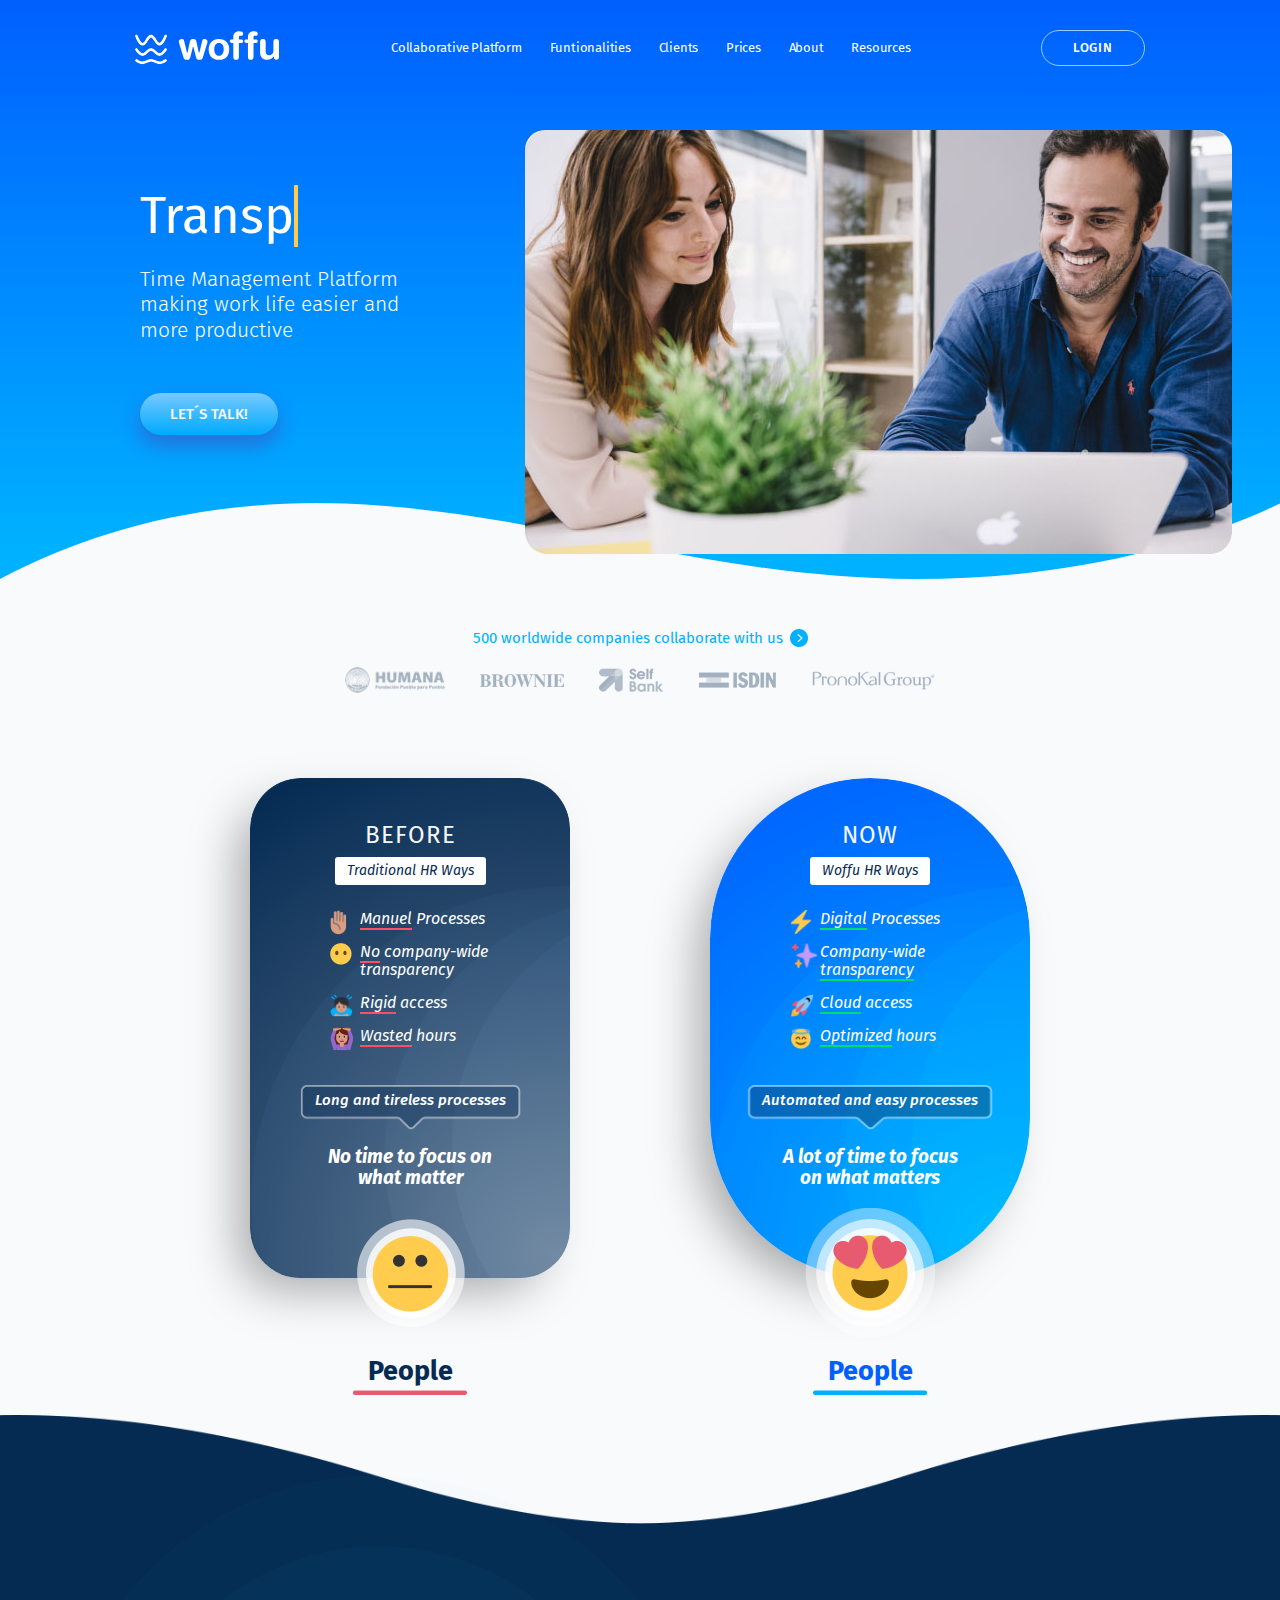
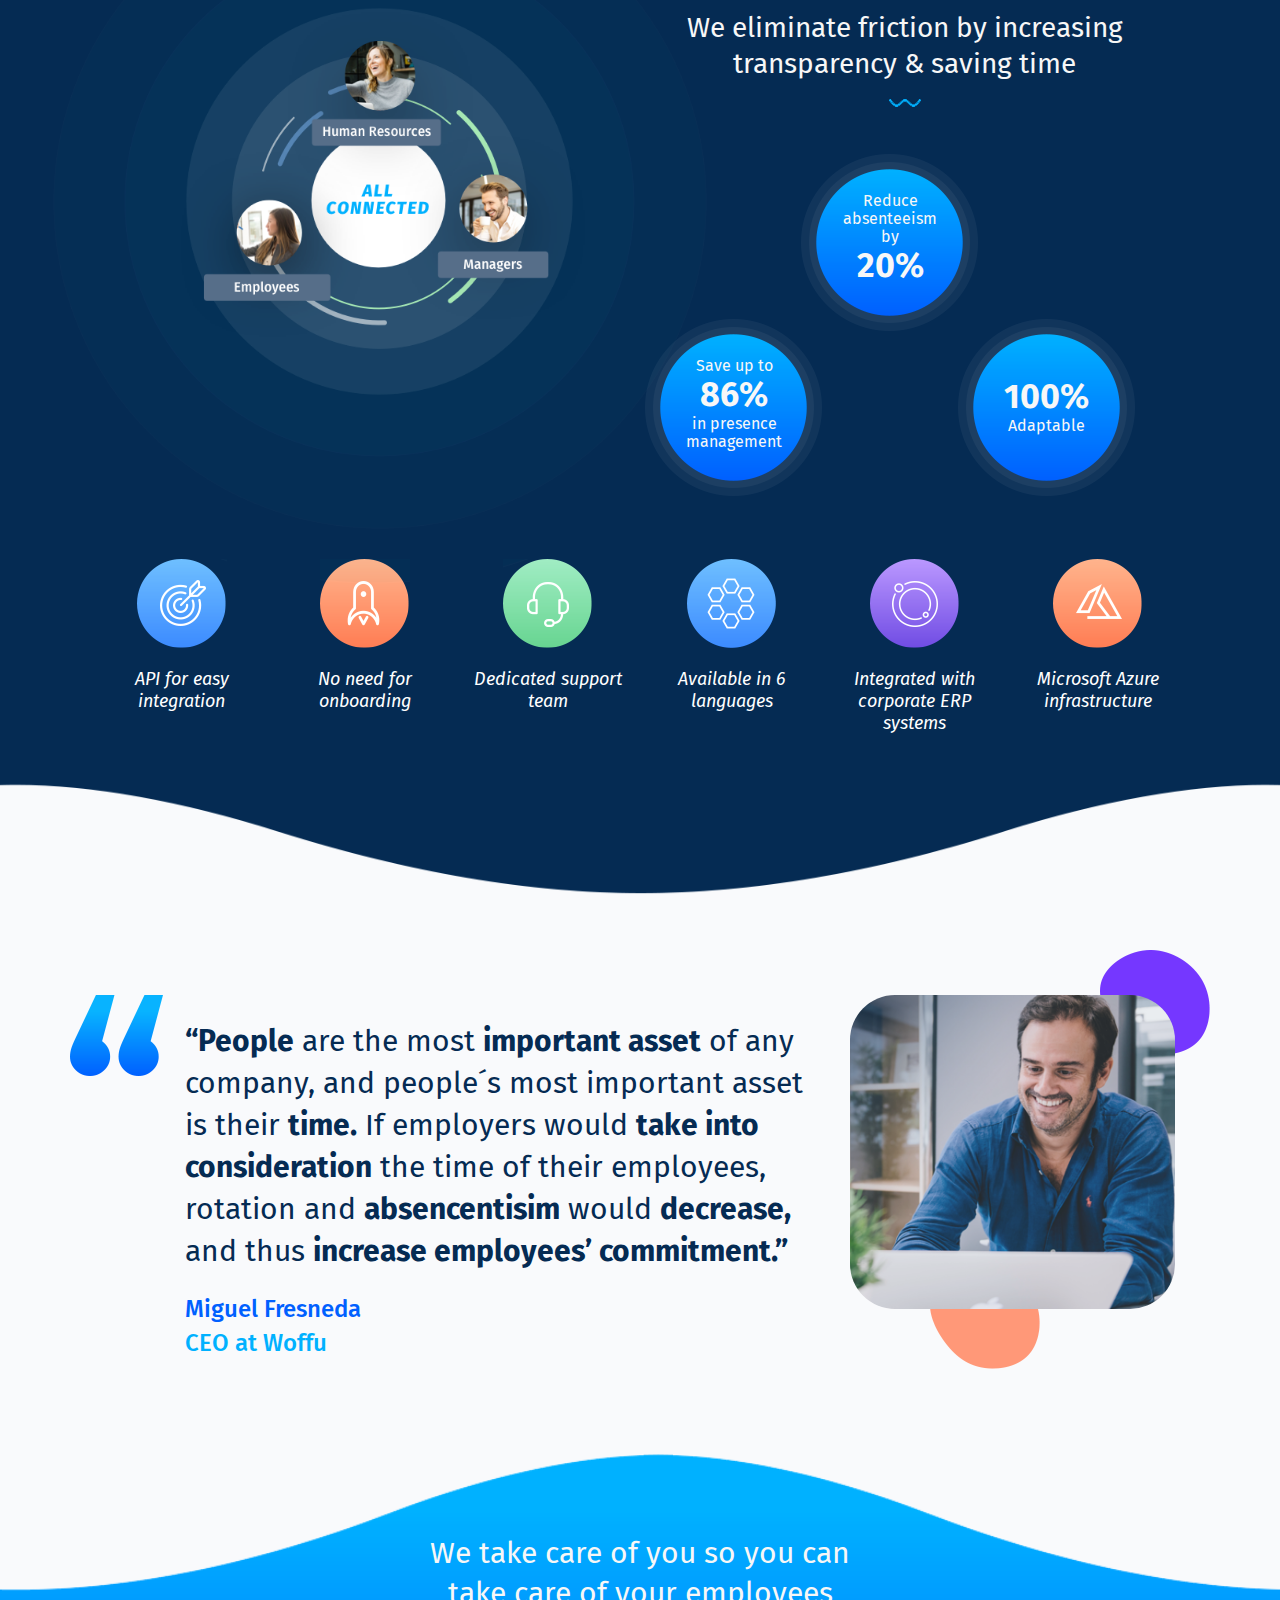
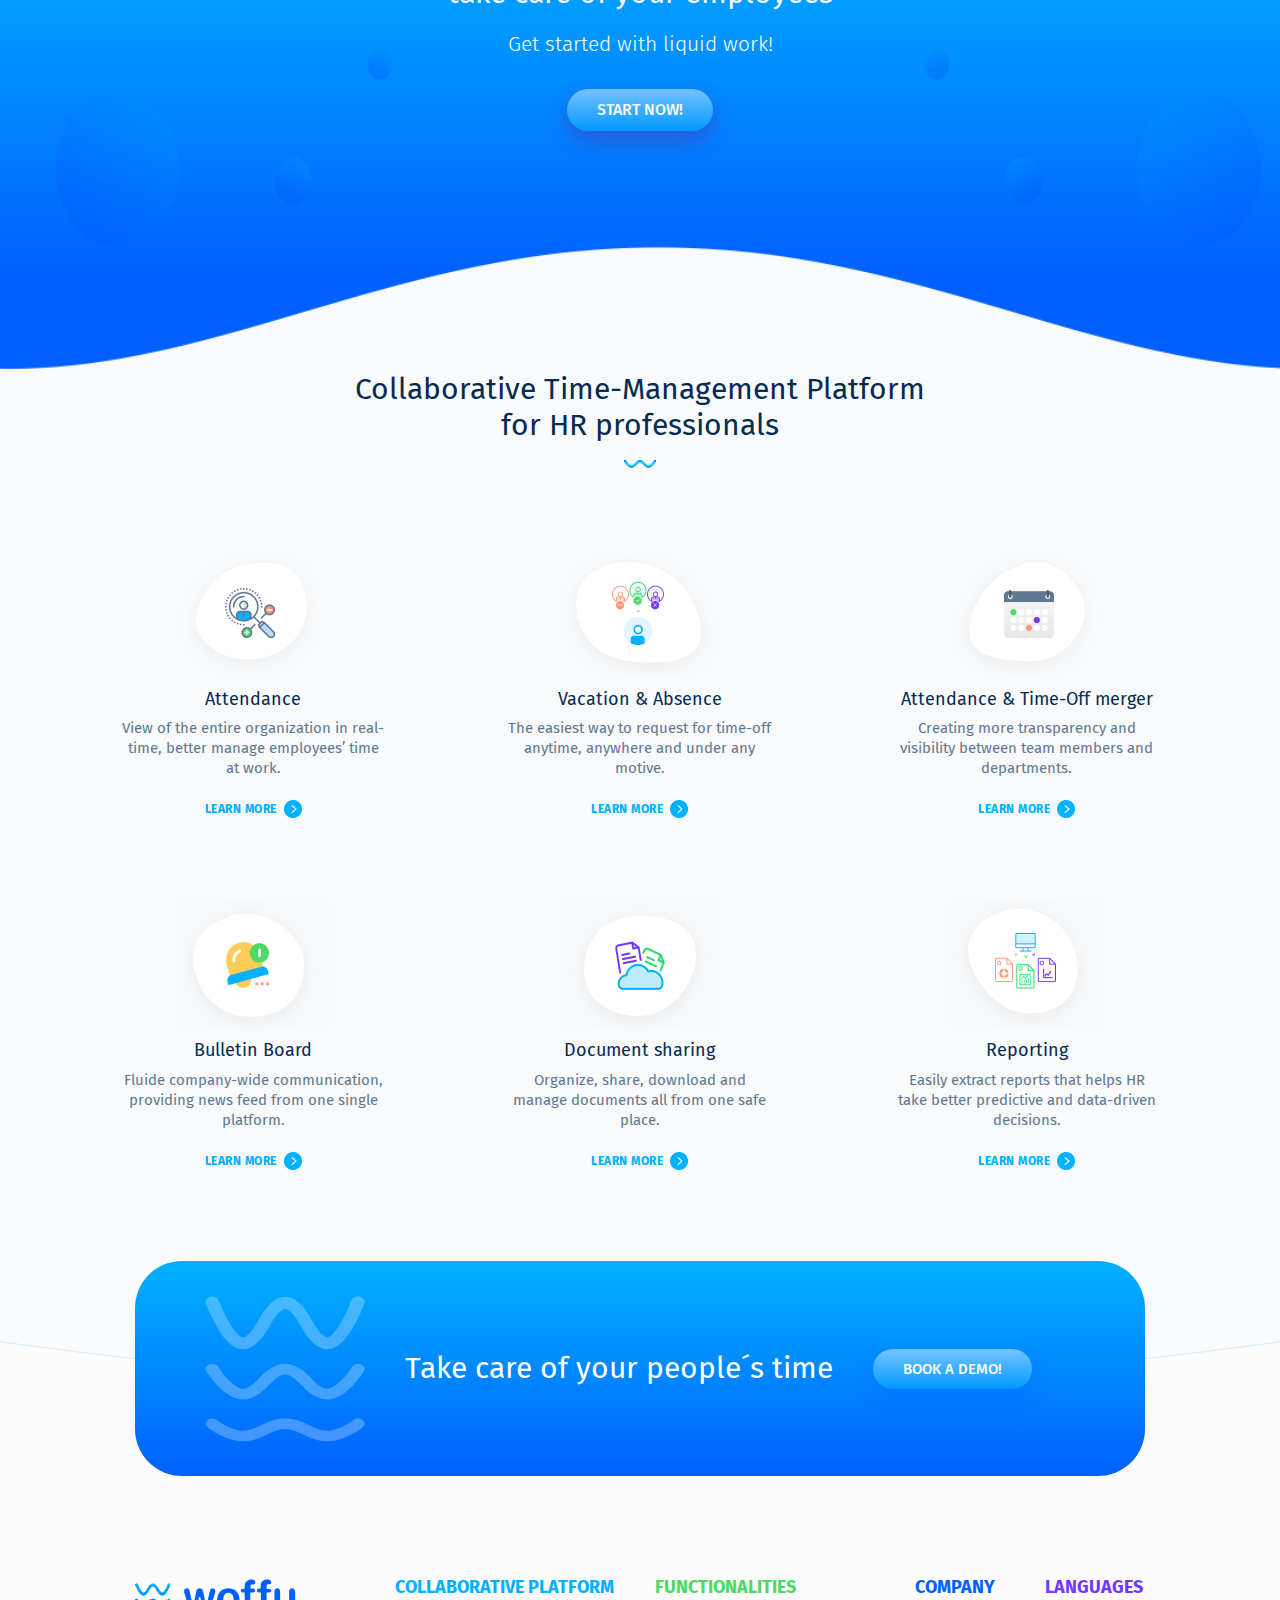
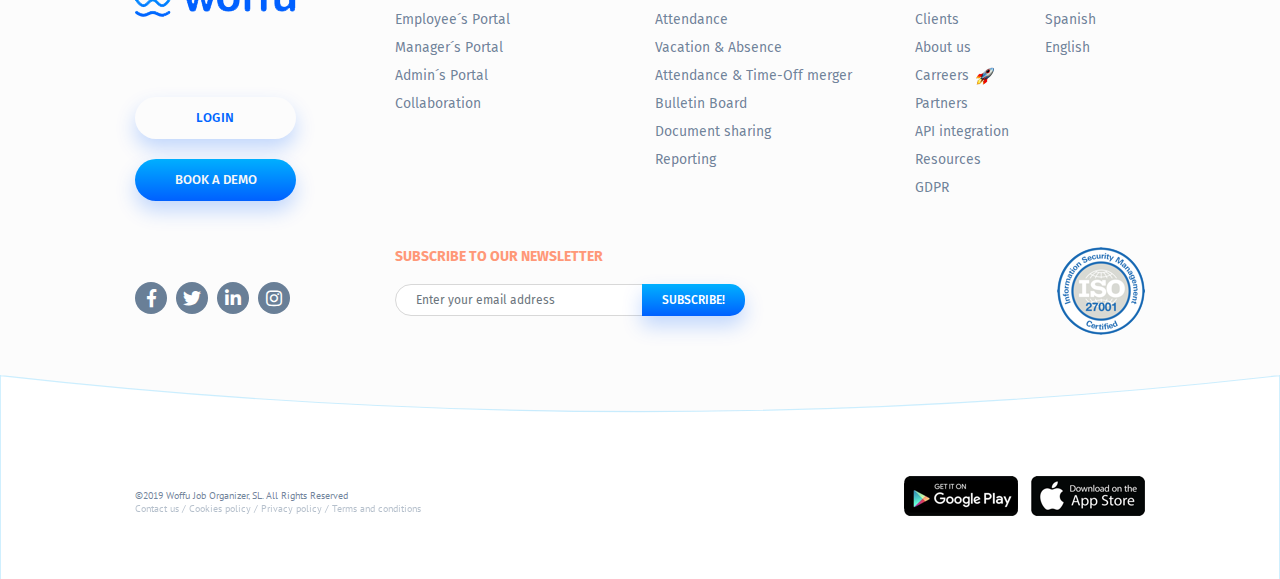
==== index.html @ 9c34342b "Detalles en efecto Header Sticky" ====
<!doctype html>
<html lang="en">
  <head>
    <meta charset="utf-8">
    <meta name="viewport" content="width=device-width, initial-scale=1, shrink-to-fit=no">
    <meta name="description" content="">
    <meta name="author" content="">
    <title>woffu | Index</title>
    <!--
    <link rel="icon" href="images/favicon.ico">
    -->

    <link rel="stylesheet" type="text/css" href="assets/bootstrap/4.3.1/css/bootstrap.css">
    <!--
    <link rel="stylesheet" href="https://stackpath.bootstrapcdn.com/bootstrap/4.3.1/css/bootstrap.min.css" integrity="sha384-ggOyR0iXCbMQv3Xipma34MD+dH/1fQ784/j6cY/iJTQUOhcWr7x9JvoRxT2MZw1T" crossorigin="anonymous">
    -->

    <link rel="stylesheet" type="text/css" href="assets/webfonts/fira-sans/fira-sans.css">
    <link rel="stylesheet" type="text/css" href="assets/webfonts/pt-sans/pt-sans.css">
    <link rel="stylesheet" type="text/css" href="css/style.css">
    <link rel="stylesheet" type="text/css" href="css/style-responsive.css">
    <link rel="stylesheet" type="text/css" href="assets/fontawesome/5.8.1/css/all.css">
    <link rel="stylesheet" type="text/css" href="assets/fontawesome/5.8.1/css/brands.css">
  </head>

  <body>

    <header id="header">
      <nav class="navbar navbar-expand-lg">
        <div class="container">
          <a class="navbar-brand" href="index.html">
            <img src="files/header-logo.svg" alt="woffu" width="144" height="34" />
            <img src="files/header-logo-affix.png" alt="woffu" width="144" height="34" />
          </a>
          <button class="navbar-toggler" type="button" data-toggle="collapse" data-target="#navbarNav" aria-controls="navbarNav" aria-expanded="false" aria-label="Toggle navigation"></button>
          <div id="navbarNav" class="collapse navbar-collapse justify-content-end">
            <ul>
              <li><a href="#">Collaborative Platform</a></li>
              <li class="dropdown">
                <a href="#" data-toggle="dropdown">Funtionalities</a>
                <div class="dropdown-menu" aria-labelledby="dropdownMenuButton">
                  <ul>
                    <li><a href="function.html">Attendance</a><li>
                    <li><a href="function.html">Vacation &amp; Absence</a></li>
                    <li><a href="function.html">Attendance &amp; Time-Off merger</a></li>
                    <li><a href="function.html">Bulletin Board</a></li>
                    <li><a href="function.html">Document sharing</a></li>
                    <li><a href="function.html">Reporting</a></li>
                  </ul>
                </div><!-- /.dropdown-menu -->
              </li><!-- /.dropdown -->
              <li><a href="clients.html">Clients</a></li>
              <li><a href="pricing.html">Prices</a></li>
              <li><a href="about.html">About</a></li>
              <li><a href="#">Resources</a></li>
            </ul>
            <form class="form-inline">
              <button class="btn btn-outline-primary" type="submit">login</button>
            </form>
          </div>
        </div>
      </nav>
    </header><!-- /#header -->

    <main id="main">

      <section id="home-hero" class="hero">
        <div class="container">
          <div class="row">
            <div class="col-lg-4">
              <div class="article">
                <!-- <h1>Transparency</h1> -->
                <h1>
                  <a href="" class="typewrite" data-period="2000" data-type='[ "Transparency", "Communication", "Flexibility", "Optimization" ]'>
                    <span class="wrap"></span>
                  </a>
                </h1>
                <p>Time Management Platform making work life easier and more productive</p>
                <a href="#" class="btn btn-primary">Let´s Talk!</a>
              </div>
            </div>
            <div class="col-lg-8">
              <img src="files/home-hero.jpg" alt="" width="707" height="424" />
            </div>
          </div>
        </div><!-- /.container -->
      </section><!-- /#home-hero -->

      <section id="home-client">
        <div class="container">

          <div class="clients">
            <a class="more" href="#">500 worldwide companies collaborate with us</a>
            <ul>
              <li>
                <a href="#">
                  <img src="files/home-clients-01.png" alt="" width="100" height="26" />
                </a>
              </li>
              <li>
                <a href="#">
                  <img src="files/home-clients-02.png" alt="" width="84" height="13" />
                </a>
              </li>
              <li>
                <a href="#">
                  <img src="files/home-clients-03.png" alt="" width="64" height="24" />
                </a>
              </li>
              <li>
                <a href="#">
                  <img src="files/home-clients-04.png" alt="" width="79" height="17" />
                </a>
              </li>
              <li>
                <a href="#">
                  <img src="files/home-clients-05.png" alt="" width="123" height="19" />
                </a>
              </li>
            </ul>
          </div><!-- /.client-list -->

          <div class="row process">
            <div class="col-lg-6">

              <div class="before">
                <div class="inner">
                  <h3>BEFORE</h3>
                  <h4>Traditional HR Ways</h4>
                  <ul>
                    <li><img src="files/home-client-before-01.png" alt="" width="17" height="26" /> <u>Manuel</u> Processes</li>
                    <li><img src="files/home-client-before-02.png" alt="" width="22" height="22" /> <u>No</u> company-wide transparency</li>
                    <li><img src="files/home-client-before-03.png" alt="" width="24" height="24" /> <u>Rigid</u> access</li>
                    <li><img src="files/home-client-before-04.png" alt="" width="24" height="24" /> <u>Wasted</u> hours</li>
                  </ul>
                  <p>Long and tireless processes</p>
                  <p>No time to focus on what matter</p>
                </div>
                <h2>People</h2>
              </div><!-- /.before -->

            </div><!-- /.col-lg-6 -->
            <div class="col-lg-6">

              <div class="now">
                <div class="inner">
                  <h3>NOW</h3>
                  <h4>Woffu HR Ways</h4>
                  <ul>
                    <li><img src="files/home-client-now-01.png" alt="" width="22" height="26" /> <u>Digital</u> Processes</li>
                    <li><img src="files/home-client-now-02.png" alt="" width="28" height="27" /> Company-wide <u>transparency</u></li>
                    <li><img src="files/home-client-now-03.png" alt="" width="25" height="25" /> <u>Cloud</u> access</li>
                    <li><img src="files/home-client-now-04.png" alt="" width="22" height="23" /> <u>Optimized</u> hours</li>
                  </ul>
                  <p>Automated and easy processes</p>
                  <p>A lot of time to focus on what matters</p>
                </div>
                <h2>People</h2>
              </div><!-- /.now -->

            </div><!-- /.col-lg-6 -->
          </div><!-- /.row.process -->

        </div><!-- /.container -->
      </section><!-- /#home-client -->

      <section id="home-hr">
        <div class="container">
          <div class="row saving no-gutters">
            <div class="col-lg-7">
              <img src="files/home-hr.png" alt="" width="654" height="653" />
            </div>
            <div class="col-lg-5">
              <h2>We eliminate friction by increasing transparency & saving time</h2>
              <ul>
                <li>Reduce absenteeism by <b>20%</b></li>
                <li>Save up to <b>86%</b> in presence management</li>
                <li><b>100%</b> Adaptable</li>
              </ul>
            </div>
          </div><!-- /.saving -->
          <div class="row items">
            <div class="col-6 col-lg-2">
              <img src="files/home-hr-item-01.png" alt="" width="90" height="90" />
              API for easy integration
            </div>
            <div class="col-6 col-lg-2">
              <img src="files/home-hr-item-02.png" alt="" width="90" height="90" />
              No need for onboarding
            </div>
            <div class="col-6 col-lg-2">
              <img src="files/home-hr-item-03.png" alt="" width="90" height="90" />
              <p>Dedicated support team</p>
            </div>
            <div class="col-6 col-lg-2">
              <img src="files/home-hr-item-04.png" alt="" width="90" height="90" />
              Available in 6 languages
            </div>
            <div class="col-6 col-lg-2">
              <img src="files/home-hr-item-05.png" alt="" width="90" height="90" />
              Integrated with corporate ERP systems
            </div>
            <div class="col-6 col-lg-2">
              <img src="files/home-hr-item-06.png" alt="" width="90" height="90" />
              Microsoft Azure infrastructure
            </div>
          </div><!-- /.items -->
        </div><!-- /.container -->
      </section><!-- /#home-hr -->

      <section id="home-comments">
        <div class="container">
          <div class="row">
            <div class="col-lg-8">
              <p>
                <b>“People</b> are the most <b>important asset</b> of any company, and people´s most important asset is their <b>time.</b>
                If employers would <b>take into consideration</b> the time of their employees, rotation and <b>absencentisim</b> would <b>decrease,</b> and thus <b>increase employees’ commitment.”</b>
              </p>
              <h3>Miguel Fresneda</h3>
              <h4>CEO at Woffu</h4>
            </div><!-- /.col-lg-8 -->
            <div class="col-lg-4">
              <div class="img">
                <img src="files/home-comments.png" alt="" width="353" height="341" />
              </div>
            </div><!-- /.col-lg-4 -->
          </div><!-- /.row -->
        </div><!-- /.container -->
      </section><!-- /#home-comments -->

      <section id="home-start">
        <div class="container">
          <p>We take care of you so you can take care of your employees</p>
          <p>Get started with liquid work! </p>
          <a class="btn btn-primary" href="https://www.woffu.com/es">START NOW!</a>
        </div><!-- /.container -->
      </section><!-- /#home-start -->

      <section id="home-platform">
        <div class="container">
          <h2>Collaborative Time-Management Platform for HR professionals</h2>
          <div class="row">
            <div class="col-lg-4">
              <img src="files/home-platform-01.png" alt="" width="160" height="130" />
              <h3>Attendance</h3>
              <p>View of the entire organization in real-time, better manage employees’ time at work.</p>
              <a class="more" href="#">Learn more</a>
            </div>
            <div class="col-lg-4">
              <img src="files/home-platform-02.png" alt="" width="160" height="130" />
              <h3>Vacation & Absence</h3>
              <p>The easiest way to request for time-off anytime, anywhere and under any motive.</p>
              <a class="more" href="#">Learn more</a>
            </div>
            <div class="col-lg-4">
              <img src="files/home-platform-03.png" alt="" width="160" height="130" />
              <h3>Attendance & Time-Off merger</h3>
              <p>Creating more transparency and visibility between team members and departments.</p>
              <a class="more" href="#">Learn more</a>
            </div>
            <div class="col-lg-4">
              <img src="files/home-platform-04.png" alt="" width="160" height="130" />
              <h3>Bulletin Board</h3>
              <p>Fluide company-wide communication, providing news feed from one single platform.</p>
              <a class="more" href="#">Learn more</a>
            </div>
            <div class="col-lg-4">
              <img src="files/home-platform-05.png" alt="" width="160" height="130" />
              <h3>Document sharing</h3>
              <p>Organize, share, download and manage documents all from one safe place.</p>
              <a class="more" href="#">Learn more</a>
            </div>
            <div class="col-lg-4">
              <img src="files/home-platform-06.png" alt="" width="160" height="130" />
              <h3>Reporting</h3>
              <p>Easily extract reports that helps HR take better predictive and data-driven decisions.</p>
              <a class="more" href="#">Learn more</a>
            </div>
          </div><!-- /.row -->
        </div><!-- /.container -->
      </section><!-- /#home-platform -->

    </main><!-- #main -->

    <footer id="footer">

      <section class="top">
        
        <section id="demo" class="d-flex align-items-center">
          <table class="table">
            <tr>
              <td><img src="files/footer-demo.png" alt="" width="160" height="146" /></td>
              <td><p>Take care of your people´s time</p></td>
              <td><a class="btn btn-primary" href="#">BOOK A DEMO!</a></td>
            </tr>
          </table>
        </section><!-- /#demo -->

        <div class="container">
          <div class="row">
            <div class="col-lg-3">

              <a class="navbar-brand" href="index.html">
                <img src="files/footer-logo.png" alt="woffu" width="161" height="38" />
              </a>
              <form>
                <button class="btn btn-light" type="submit">login</button>
              </form>
              <a class="btn btn-primary" href="#">BOOK A DEMO</a>
              <div class="social d-lg-none">
                <ul>
                  <li><a href="#" class="fab fa-facebook-f"></a></li>
                  <li><a href="#" class="fab fa-twitter"></a></li>
                  <li><a href="#" class="fab fa-linkedin-in"></a></li>
                  <li><a href="#" class="fab fa-instagram"></a></li>
                </ul>  
              </div><!-- /.social -->

            </div><!-- /.col-lg-3 -->
            <div class="col-lg-9">
              
              <div class="row nav">
                <div class="col-lg-4">
                  <h6>COLLABORATIVE PLATFORM</h6>
                  <ul>
                    <li><a href="#">Employee´s Portal </a></li>
                    <li><a href="#">Manager´s Portal </a></li>
                    <li><a href="#">Admin´s Portal</a></li>
                    <li><a href="#">Collaboration</a></li>
                  </ul>
                </div>
                <div class="col-lg-4">
                  <h6>FUNCTIONALITIES</h6>
                  <ul>
                    <li><a href="#">Attendance</a></li>
                    <li><a href="#">Vacation &amp; Absence</a></li>
                    <li><a href="#">Attendance &amp; Time-Off merger</a></li>
                    <li><a href="#">Bulletin Board</a></li>
                    <li><a href="#">Document sharing</a></li>
                    <li><a href="#">Reporting</a></li>
                  </ul>
                </div>
                <div class="col-lg-2">
                  <h6>COMPANY</h6>
                  <ul>
                    <li><a href="#">Clients</a></li>
                    <li><a href="about.html">About us</a></li>
                    <li class="carreers"><a href="#">Carreers</a></li>
                    <li><a href="#">Partners</a></li>
                    <li><a href="#">API integration</a></li>
                    <li><a href="#">Resources</a></li>
                    <li><a href="#">GDPR</a></li>
                  </ul>
                </div>
                <div class="col-lg-2">
                  <h6>LANGUAGES</h6>
                  <ul>
                    <li><a href="#">Spanish</a></li>
                    <li><a href="#">English</a></li>
                  </ul>
                </div>
              </div><!-- /.row -->
              
            </div><!-- /.col-lg-9 -->
            <div class="col-lg-3">
              
              <div class="social d-none d-lg-block">
                <ul>
                  <li><a href="#" class="fab fa-facebook-f"></a></li>
                  <li><a href="#" class="fab fa-twitter"></a></li>
                  <li><a href="#" class="fab fa-linkedin-in"></a></li>
                  <li><a href="#" class="fab fa-instagram"></a></li>
                </ul>  
              </div><!-- /.social -->

            </div><!-- /.col-lg-3 -->
            <div class="col-lg-9">
              <div class="row">
                <div class="col-lg-8">
                  
                  <div class="newsletter">
                    <form>
                      <label>SUBSCRIBE TO OUR NEWSLETTER</label>
                      <div class="input-group">
                        <input type="text" class="form-control" placeholder="Enter your email address" aria-label="Enter your email address" aria-describedby="newsletter-submit">
                        <div class="input-group-append">
                          <button id="newsletter-submit" class="btn" type="button">SUBSCRIBE!</button>
                        </div>
                      </div>
                    </form>
                  </div><!-- /.newsletter -->    

                </div><!-- /.col-lg-8 -->
                <div class="col-lg-4">
              
                  <div class="iso">
                    <img src="files/footer-iso.png" alt="" width="88" height="88" />  
                  </div><!-- .iso -->    

                </div><!-- /.col-lg-4 -->
              </div><!-- /.row -->
            </div><!-- /.col-lg-9 -->
          </div><!-- /.row -->
        </div><!-- /.container -->
      </section><!-- /.top -->

      <section class="bottom">
        <div class="container">
          <div class="row">
            <div class="col-lg-6">

              <div class="copyright">
                ©2019 Woffu Job Organizer, SL. All Rights Reserved
                <ul>
                  <li><a href="#">Contact us</a></li>
                  <li><a href="#">Cookies policy</a></li>
                  <li><a href="#">Privacy policy</a></li>
                  <li><a href="#">Terms and conditions</a></li>
                </ul>
              </div><!-- /.copyright -->
              
            </div><!-- /.col-lg-6 -->
            <div class="col-lg-6">

              <div class="apk">
                <ul>
                  <li>
                    <a class="google-play" href="https://play.google.com/store/apps/details?id=com.woffu.app&hl=es_US&pcampaignid=MKT-Other-global-all-co-prtnr-py-PartBadge-Mar2515-1">
                    </a>
                  </li>
                  <li>
                    <a class="app-store" href="https://apps.apple.com/es/app/woffu/id1438117209">
                    </a>
                  </li>
                </ul>
              </div><!-- /.apk -->

            </div><!-- /.col-lg-6 -->
          </div><!-- /.row -->
        </div><!-- /.container -->
      </section><!-- /.bottom -->
    </footer><!-- /#footer -->

    <script src="assets/jquery/3.4.1/jquery.min.js"></script>
    <script src="assets/popper/1.14.7/popper-min.js"></script>
    <script src="assets/bootstrap/4.3.1/js/bootstrap.min.js"></script>
    <script type="text/javascript">
      var TxtType = function(el, toRotate, period) {
        this.toRotate = toRotate;
        this.el = el;
        this.loopNum = 0;
        this.period = parseInt(period, 10) || 2000;
        this.txt = '';
        this.tick();
        this.isDeleting = false;
      };

      TxtType.prototype.tick = function() {
        var i = this.loopNum % this.toRotate.length;
        var fullTxt = this.toRotate[i];
        if (this.isDeleting) {
          this.txt = fullTxt.substring(0, this.txt.length - 1);
        } else {
          this.txt = fullTxt.substring(0, this.txt.length + 1);
        }

        this.el.innerHTML = '<span class="wrap">'+this.txt+'</span>';

        var that = this;
        var delta = 200 - Math.random() * 100;

        if (this.isDeleting) { delta /= 2; }

        if (!this.isDeleting && this.txt === fullTxt) {
          delta = this.period;
          this.isDeleting = true;
        } 
        else if (this.isDeleting && this.txt === '') {
          this.isDeleting = false;
          this.loopNum++;
          delta = 500;
        }
        setTimeout(function() {
          that.tick();
        }, delta);
      };

      window.onload = function() {
        var elements = document.getElementsByClassName('typewrite');
        for (var i=0; i<elements.length; i++) {
            var toRotate = elements[i].getAttribute('data-type');
            var period = elements[i].getAttribute('data-period');
            if (toRotate) {
              new TxtType(elements[i], JSON.parse(toRotate), period);
            }
        }
        // INJECT CSS
        var css = document.createElement("style");
        css.type = "text/css";
        css.innerHTML = ".typewrite > .wrap { border-right: 0.08em solid #ffcc4d}";
        document.body.appendChild(css);
      };

      //STICKY HEADER
      $(window).scroll(function() {
        if ($(window).width() > 991) {
          if ($(document).scrollTop() > 100) {
            $('#header').addClass('affix');
          } else {
            $('#header').removeClass('affix');
          }
        }
      });
    </script>

    <!--
    <script src="https://code.jquery.com/jquery-3.3.1.slim.min.js" integrity="sha384-q8i/X+965DzO0rT7abK41JStQIAqVgRVzpbzo5smXKp4YfRvH+8abtTE1Pi6jizo" crossorigin="anonymous"></script>
    <script src="https://cdnjs.cloudflare.com/ajax/libs/popper.js/1.14.7/umd/popper.min.js" integrity="sha384-UO2eT0CpHqdSJQ6hJty5KVphtPhzWj9WO1clHTMGa3JDZwrnQq4sF86dIHNDz0W1" crossorigin="anonymous"></script>
    <script src="https://stackpath.bootstrapcdn.com/bootstrap/4.3.1/js/bootstrap.min.js" integrity="sha384-JjSmVgyd0p3pXB1rRibZUAYoIIy6OrQ6VrjIEaFf/nJGzIxFDsf4x0xIM+B07jRM" crossorigin="anonymous"></script>
    -->

  </body>
</html>
---- assets/webfonts/fira-sans/fira-sans.css ----
/* fira-sans-100 - latin */
@font-face {
  font-family: 'Fira Sans';
  font-style: normal;
  font-weight: 100;
  src: url('files/fira-sans-v9-latin-100.eot'); /* IE9 Compat Modes */
  src: local('Fira Sans Thin'), local('FiraSans-Thin'),
       url('webfonts/fira-sans-v9-latin-100.eot?#iefix') format('embedded-opentype'), /* IE6-IE8 */
       url('files/fira-sans-v9-latin-100.woff2') format('woff2'), /* Super Modern Browsers */
       url('files/fira-sans-v9-latin-100.woff') format('woff'), /* Modern Browsers */
       url('files/fira-sans-v9-latin-100.ttf') format('truetype'), /* Safari, Android, iOS */
       url('webfonts/fira-sans-v9-latin-100.svg#FiraSans') format('svg'); /* Legacy iOS */
}

/* fira-sans-100italic - latin */
@font-face {
  font-family: 'Fira Sans';
  font-style: italic;
  font-weight: 100;
  src: url('files/fira-sans-v9-latin-100italic.eot'); /* IE9 Compat Modes */
  src: local('Fira Sans Thin Italic'), local('FiraSans-ThinItalic'),
       url('webfonts/fira-sans-v9-latin-100italic.eot?#iefix') format('embedded-opentype'), /* IE6-IE8 */
       url('files/fira-sans-v9-latin-100italic.woff2') format('woff2'), /* Super Modern Browsers */
       url('files/fira-sans-v9-latin-100italic.woff') format('woff'), /* Modern Browsers */
       url('files/fira-sans-v9-latin-100italic.ttf') format('truetype'), /* Safari, Android, iOS */
       url('webfonts/fira-sans-v9-latin-100italic.svg#FiraSans') format('svg'); /* Legacy iOS */
}

/* fira-sans-200 - latin */
@font-face {
  font-family: 'Fira Sans';
  font-style: normal;
  font-weight: 200;
  src: url('files/fira-sans-v9-latin-200.eot'); /* IE9 Compat Modes */
  src: local('Fira Sans ExtraLight'), local('FiraSans-ExtraLight'),
       url('webfonts/fira-sans-v9-latin-200.eot?#iefix') format('embedded-opentype'), /* IE6-IE8 */
       url('files/fira-sans-v9-latin-200.woff2') format('woff2'), /* Super Modern Browsers */
       url('files/fira-sans-v9-latin-200.woff') format('woff'), /* Modern Browsers */
       url('files/fira-sans-v9-latin-200.ttf') format('truetype'), /* Safari, Android, iOS */
       url('webfonts/fira-sans-v9-latin-200.svg#FiraSans') format('svg'); /* Legacy iOS */
}

/* fira-sans-200italic - latin */
@font-face {
  font-family: 'Fira Sans';
  font-style: italic;
  font-weight: 200;
  src: url('files/fira-sans-v9-latin-200italic.eot'); /* IE9 Compat Modes */
  src: local('Fira Sans ExtraLight Italic'), local('FiraSans-ExtraLightItalic'),
       url('webfonts/fira-sans-v9-latin-200italic.eot?#iefix') format('embedded-opentype'), /* IE6-IE8 */
       url('files/fira-sans-v9-latin-200italic.woff2') format('woff2'), /* Super Modern Browsers */
       url('files/fira-sans-v9-latin-200italic.woff') format('woff'), /* Modern Browsers */
       url('files/fira-sans-v9-latin-200italic.ttf') format('truetype'), /* Safari, Android, iOS */
       url('webfonts/fira-sans-v9-latin-200italic.svg#FiraSans') format('svg'); /* Legacy iOS */
}

/* fira-sans-300 - latin */
@font-face {
  font-family: 'Fira Sans';
  font-style: normal;
  font-weight: 300;
  src: url('files/fira-sans-v9-latin-300.eot'); /* IE9 Compat Modes */
  src: local('Fira Sans Light'), local('FiraSans-Light'),
       url('webfonts/fira-sans-v9-latin-300.eot?#iefix') format('embedded-opentype'), /* IE6-IE8 */
       url('files/fira-sans-v9-latin-300.woff2') format('woff2'), /* Super Modern Browsers */
       url('files/fira-sans-v9-latin-300.woff') format('woff'), /* Modern Browsers */
       url('files/fira-sans-v9-latin-300.ttf') format('truetype'), /* Safari, Android, iOS */
       url('webfonts/fira-sans-v9-latin-300.svg#FiraSans') format('svg'); /* Legacy iOS */
}

/* fira-sans-300italic - latin */
@font-face {
  font-family: 'Fira Sans';
  font-style: italic;
  font-weight: 300;
  src: url('files/fira-sans-v9-latin-300italic.eot'); /* IE9 Compat Modes */
  src: local('Fira Sans Light Italic'), local('FiraSans-LightItalic'),
       url('webfonts/fira-sans-v9-latin-300italic.eot?#iefix') format('embedded-opentype'), /* IE6-IE8 */
       url('files/fira-sans-v9-latin-300italic.woff2') format('woff2'), /* Super Modern Browsers */
       url('files/fira-sans-v9-latin-300italic.woff') format('woff'), /* Modern Browsers */
       url('files/fira-sans-v9-latin-300italic.ttf') format('truetype'), /* Safari, Android, iOS */
       url('webfonts/fira-sans-v9-latin-300italic.svg#FiraSans') format('svg'); /* Legacy iOS */
}

/* fira-sans-regular - latin */
@font-face {
  font-family: 'Fira Sans';
  font-style: normal;
  font-weight: 400;
  src: url('files/fira-sans-v9-latin-regular.eot'); /* IE9 Compat Modes */
  src: local('Fira Sans Regular'), local('FiraSans-Regular'),
       url('webfonts/fira-sans-v9-latin-regular.eot?#iefix') format('embedded-opentype'), /* IE6-IE8 */
       url('files/fira-sans-v9-latin-regular.woff2') format('woff2'), /* Super Modern Browsers */
       url('files/fira-sans-v9-latin-regular.woff') format('woff'), /* Modern Browsers */
       url('files/fira-sans-v9-latin-regular.ttf') format('truetype'), /* Safari, Android, iOS */
       url('webfonts/fira-sans-v9-latin-regular.svg#FiraSans') format('svg'); /* Legacy iOS */
}

/* fira-sans-italic - latin */
@font-face {
  font-family: 'Fira Sans';
  font-style: italic;
  font-weight: 400;
  src: url('files/fira-sans-v9-latin-italic.eot'); /* IE9 Compat Modes */
  src: local('Fira Sans Italic'), local('FiraSans-Italic'),
       url('webfonts/fira-sans-v9-latin-italic.eot?#iefix') format('embedded-opentype'), /* IE6-IE8 */
       url('files/fira-sans-v9-latin-italic.woff2') format('woff2'), /* Super Modern Browsers */
       url('files/fira-sans-v9-latin-italic.woff') format('woff'), /* Modern Browsers */
       url('files/fira-sans-v9-latin-italic.ttf') format('truetype'), /* Safari, Android, iOS */
       url('webfonts/fira-sans-v9-latin-italic.svg#FiraSans') format('svg'); /* Legacy iOS */
}

/* fira-sans-500 - latin */
@font-face {
  font-family: 'Fira Sans';
  font-style: normal;
  font-weight: 500;
  src: url('files/fira-sans-v9-latin-500.eot'); /* IE9 Compat Modes */
  src: local('Fira Sans Medium'), local('FiraSans-Medium'),
       url('webfonts/fira-sans-v9-latin-500.eot?#iefix') format('embedded-opentype'), /* IE6-IE8 */
       url('files/fira-sans-v9-latin-500.woff2') format('woff2'), /* Super Modern Browsers */
       url('files/fira-sans-v9-latin-500.woff') format('woff'), /* Modern Browsers */
       url('files/fira-sans-v9-latin-500.ttf') format('truetype'), /* Safari, Android, iOS */
       url('webfonts/fira-sans-v9-latin-500.svg#FiraSans') format('svg'); /* Legacy iOS */
}

/* fira-sans-500italic - latin */
@font-face {
  font-family: 'Fira Sans';
  font-style: italic;
  font-weight: 500;
  src: url('files/fira-sans-v9-latin-500italic.eot'); /* IE9 Compat Modes */
  src: local('Fira Sans Medium Italic'), local('FiraSans-MediumItalic'),
       url('webfonts/fira-sans-v9-latin-500italic.eot?#iefix') format('embedded-opentype'), /* IE6-IE8 */
       url('files/fira-sans-v9-latin-500italic.woff2') format('woff2'), /* Super Modern Browsers */
       url('files/fira-sans-v9-latin-500italic.woff') format('woff'), /* Modern Browsers */
       url('files/fira-sans-v9-latin-500italic.ttf') format('truetype'), /* Safari, Android, iOS */
       url('webfonts/fira-sans-v9-latin-500italic.svg#FiraSans') format('svg'); /* Legacy iOS */
}

/* fira-sans-600 - latin */
@font-face {
  font-family: 'Fira Sans';
  font-style: normal;
  font-weight: 600;
  src: url('files/fira-sans-v9-latin-600.eot'); /* IE9 Compat Modes */
  src: local('Fira Sans SemiBold'), local('FiraSans-SemiBold'),
       url('webfonts/fira-sans-v9-latin-600.eot?#iefix') format('embedded-opentype'), /* IE6-IE8 */
       url('files/fira-sans-v9-latin-600.woff2') format('woff2'), /* Super Modern Browsers */
       url('files/fira-sans-v9-latin-600.woff') format('woff'), /* Modern Browsers */
       url('files/fira-sans-v9-latin-600.ttf') format('truetype'), /* Safari, Android, iOS */
       url('webfonts/fira-sans-v9-latin-600.svg#FiraSans') format('svg'); /* Legacy iOS */
}

/* fira-sans-600italic - latin */
@font-face {
  font-family: 'Fira Sans';
  font-style: italic;
  font-weight: 600;
  src: url('files/fira-sans-v9-latin-600italic.eot'); /* IE9 Compat Modes */
  src: local('Fira Sans SemiBold Italic'), local('FiraSans-SemiBoldItalic'),
       url('webfonts/fira-sans-v9-latin-600italic.eot?#iefix') format('embedded-opentype'), /* IE6-IE8 */
       url('files/fira-sans-v9-latin-600italic.woff2') format('woff2'), /* Super Modern Browsers */
       url('files/fira-sans-v9-latin-600italic.woff') format('woff'), /* Modern Browsers */
       url('files/fira-sans-v9-latin-600italic.ttf') format('truetype'), /* Safari, Android, iOS */
       url('webfonts/fira-sans-v9-latin-600italic.svg#FiraSans') format('svg'); /* Legacy iOS */
}

/* fira-sans-700 - latin */
@font-face {
  font-family: 'Fira Sans';
  font-style: normal;
  font-weight: 700;
  src: url('files/fira-sans-v9-latin-700.eot'); /* IE9 Compat Modes */
  src: local('Fira Sans Bold'), local('FiraSans-Bold'),
       url('webfonts/fira-sans-v9-latin-700.eot?#iefix') format('embedded-opentype'), /* IE6-IE8 */
       url('files/fira-sans-v9-latin-700.woff2') format('woff2'), /* Super Modern Browsers */
       url('files/fira-sans-v9-latin-700.woff') format('woff'), /* Modern Browsers */
       url('files/fira-sans-v9-latin-700.ttf') format('truetype'), /* Safari, Android, iOS */
       url('webfonts/fira-sans-v9-latin-700.svg#FiraSans') format('svg'); /* Legacy iOS */
}

/* fira-sans-700italic - latin */
@font-face {
  font-family: 'Fira Sans';
  font-style: italic;
  font-weight: 700;
  src: url('files/fira-sans-v9-latin-700italic.eot'); /* IE9 Compat Modes */
  src: local('Fira Sans Bold Italic'), local('FiraSans-BoldItalic'),
       url('webfonts/fira-sans-v9-latin-700italic.eot?#iefix') format('embedded-opentype'), /* IE6-IE8 */
       url('files/fira-sans-v9-latin-700italic.woff2') format('woff2'), /* Super Modern Browsers */
       url('files/fira-sans-v9-latin-700italic.woff') format('woff'), /* Modern Browsers */
       url('files/fira-sans-v9-latin-700italic.ttf') format('truetype'), /* Safari, Android, iOS */
       url('webfonts/fira-sans-v9-latin-700italic.svg#FiraSans') format('svg'); /* Legacy iOS */
}

/* fira-sans-800 - latin */
@font-face {
  font-family: 'Fira Sans';
  font-style: normal;
  font-weight: 800;
  src: url('files/fira-sans-v9-latin-800.eot'); /* IE9 Compat Modes */
  src: local('Fira Sans ExtraBold'), local('FiraSans-ExtraBold'),
       url('webfonts/fira-sans-v9-latin-800.eot?#iefix') format('embedded-opentype'), /* IE6-IE8 */
       url('files/fira-sans-v9-latin-800.woff2') format('woff2'), /* Super Modern Browsers */
       url('files/fira-sans-v9-latin-800.woff') format('woff'), /* Modern Browsers */
       url('files/fira-sans-v9-latin-800.ttf') format('truetype'), /* Safari, Android, iOS */
       url('webfonts/fira-sans-v9-latin-800.svg#FiraSans') format('svg'); /* Legacy iOS */
}

/* fira-sans-800italic - latin */
@font-face {
  font-family: 'Fira Sans';
  font-style: italic;
  font-weight: 800;
  src: url('files/fira-sans-v9-latin-800italic.eot'); /* IE9 Compat Modes */
  src: local('Fira Sans ExtraBold Italic'), local('FiraSans-ExtraBoldItalic'),
       url('webfonts/fira-sans-v9-latin-800italic.eot?#iefix') format('embedded-opentype'), /* IE6-IE8 */
       url('files/fira-sans-v9-latin-800italic.woff2') format('woff2'), /* Super Modern Browsers */
       url('files/fira-sans-v9-latin-800italic.woff') format('woff'), /* Modern Browsers */
       url('files/fira-sans-v9-latin-800italic.ttf') format('truetype'), /* Safari, Android, iOS */
       url('webfonts/fira-sans-v9-latin-800italic.svg#FiraSans') format('svg'); /* Legacy iOS */
}

/* fira-sans-900 - latin */
@font-face {
  font-family: 'Fira Sans';
  font-style: normal;
  font-weight: 900;
  src: url('files/fira-sans-v9-latin-900.eot'); /* IE9 Compat Modes */
  src: local('Fira Sans Black'), local('FiraSans-Black'),
       url('webfonts/fira-sans-v9-latin-900.eot?#iefix') format('embedded-opentype'), /* IE6-IE8 */
       url('files/fira-sans-v9-latin-900.woff2') format('woff2'), /* Super Modern Browsers */
       url('files/fira-sans-v9-latin-900.woff') format('woff'), /* Modern Browsers */
       url('files/fira-sans-v9-latin-900.ttf') format('truetype'), /* Safari, Android, iOS */
       url('webfonts/fira-sans-v9-latin-900.svg#FiraSans') format('svg'); /* Legacy iOS */
}

/* fira-sans-900italic - latin */
@font-face {
  font-family: 'Fira Sans';
  font-style: italic;
  font-weight: 900;
  src: url('files/fira-sans-v9-latin-900italic.eot'); /* IE9 Compat Modes */
  src: local('Fira Sans Black Italic'), local('FiraSans-BlackItalic'),
       url('webfonts/fira-sans-v9-latin-900italic.eot?#iefix') format('embedded-opentype'), /* IE6-IE8 */
       url('files/fira-sans-v9-latin-900italic.woff2') format('woff2'), /* Super Modern Browsers */
       url('files/fira-sans-v9-latin-900italic.woff') format('woff'), /* Modern Browsers */
       url('files/fira-sans-v9-latin-900italic.ttf') format('truetype'), /* Safari, Android, iOS */
       url('webfonts/fira-sans-v9-latin-900italic.svg#FiraSans') format('svg'); /* Legacy iOS */
}
---- assets/webfonts/pt-sans/pt-sans.css ----
/* pt-sans-regular - latin */
@font-face {
  font-family: 'PT Sans';
  font-style: normal;
  font-weight: 400;
  src: url('files/pt-sans-v10-latin-regular.eot'); /* IE9 Compat Modes */
  src: local('PT Sans'), local('PTSans-Regular'),
       url('webfonts/pt-sans-v10-latin-regular.eot?#iefix') format('embedded-opentype'), /* IE6-IE8 */
       url('files/pt-sans-v10-latin-regular.woff2') format('woff2'), /* Super Modern Browsers */
       url('files/pt-sans-v10-latin-regular.woff') format('woff'), /* Modern Browsers */
       url('files/pt-sans-v10-latin-regular.ttf') format('truetype'), /* Safari, Android, iOS */
       url('webfonts/pt-sans-v10-latin-regular.svg#PTSans') format('svg'); /* Legacy iOS */
}
---- css/style.css ----
body {
  background: #f9fafc;
  color: #617892;
  font-family: 'Fira Sans', helvetica, sans-serif;
  font-size: 93.75%; /* 15px base 16px */
  font-style: normal;
  font-stretch: normal;
  font-weight: 400;
  line-height: 1.33; /* 20px */
  letter-spacing: normal;
  color: #617892;
}

h1, h2, h3, h4, h5, h6,
.h1, .h2, .h3, .h4, .h5, .h6 {
  color: #052b53;
  font-weight: normal;
  font-style: normal;
  font-stretch: normal;
  line-height: normal;
  letter-spacing: normal;
}

h1, .h1 {
  font-size: 51px;
}

h2, .h2 {
  font-size: 44px;
}

h3, .h3 {
  font-size: 38px;  
}

h4, .h4 {
  font-size: 30px;
}

h5, .h5 {
  font-size: 28px;
  line-height: 1.29;
}

h6, .h6 {
  font-size: 18px;
  line-height: 1.23;
}


a {
}

a.active,
a:active,
a:focus,
a:hover {
  text-decoration: underline;
}

a:hover,
.btn:hover {
  -ms-filter:"progid:DXImageTransform.Microsoft.Alpha(Opacity=75)";
  filter: alpha(opacity=75);
  opacity: 0.75;
}

b, strong {
  font-weight: 700;
}

i {
  font-style: italic;
}

img {
  height: auto !important;
  max-width: 100% !important;
}

.btn {
  border: none;
}

.btn-primary {
  color: #f7f7f7;
  display: inline-block;
  font-weight: 500;
  line-height: 42px;
  padding: 0 30px;
  text-transform: uppercase;
  
  background: #edf9ff;
  background: -moz-linear-gradient(top, rgba(237,249,255,0.5) 0%, rgba(0,177,255,0.5) 100%);
  background: -webkit-linear-gradient(top, rgba(237,249,255,0.5) 0%,rgba(0,177,255,0.5) 100%);
  background: linear-gradient(to bottom, rgba(237,249,255,0.5) 0%,rgba(0,177,255,0.5) 100%);
  filter: progid:DXImageTransform.Microsoft.gradient( startColorstr='#80edf9ff', endColorstr='#8000b1ff',GradientType=0 );
  
  -webkit-border-radius: 21px;
  -moz-border-radius: 21px;
  border-radius: 21px;
  
  -webkit-box-shadow: 0 10px 20px 0 rgba(88,53,167,0.46);
  box-shadow: 0 10px 20px 0 rgba(88,53,167,0.46);
}

.btn-outline-primary {
  background: none;
  border: 1.2px solid #99ccff;
  color: #fff;
  font-weight: 500;
  letter-spacing: 0.6px;
  line-height: 42px;
  padding: 0 30px;
  text-transform: uppercase;

  -webkit-border-radius: 21px;
  -moz-border-radius: 21px;
  border-radius: 21px;
}

.btn-light {
  background: none;
  border: none;
  color: #0065ff;
  font-weight: 500;
  letter-spacing: 0.6px;
  line-height: 42px;
  padding: 0 30px;
  text-transform: uppercase;

  -webkit-border-radius: 21px;
  -moz-border-radius: 21px;
  border-radius: 21px;
  
  -webkit-box-shadow: 0 10px 20px 0 rgba(88,53,167,0.46);
  box-shadow: 0 10px 20px 0 rgba(88,53,167,0.46);
}

.btn-warning {
  background: none;
  border: none;
  color: #f7f7f7;
  font-size: 15px;
  font-weight: 500;
  letter-spacing: 0.6px;
  line-height: 42px;
  padding: 0 30px;
  text-transform: uppercase;

  background-image: -webkit-linear-gradient(#ffb29b, #e78263);
  background-image: -o-linear-gradient(#ffb29b, #e78263);
  background-image: linear-gradient(#ffb29b, #e78263);

  -webkit-border-radius: 21px;
  -moz-border-radius: 21px;
  border-radius: 21px;
  
  -webkit-box-shadow: 0 10px 20px 0 #5835a774;
  box-shadow: 0 10px 20px 0 #5835a774;
}

/* Paragraph */
.text-l {
  font-size: 21px;
  font-weight: 300;
  color: #617892;
}

.text-s {
  font-size: 14px;
  line-height: 1.43;
  color: #617892;
}

.container {
  max-width: 1040px;
}

/*
--------------------------------------------------------------------------------
  HEADER
--------------------------------------------------------------------------------
*/

#header {
  background: none;
  background-size: 100% 0;
  position: absolute;
  top: 30px;
  left: 0;
  right: 0;
  -webkit-transition: background-size .5sn;
       -moz-transition: background-size .5s;
        -ms-transition: background-size .5s;
         -o-transition: background-size .5s;
            transition: background-size .5s;
}

#header.affix {
  position: fixed;
  background: url(../images/header.svg) no-repeat 50% 0;
  background-size: 100% 100%;
  padding: 30px 0 25px 0;
  top: 0;
  z-index: 10;
  /*box-shadow: 0 2px 4px 0 #0000000c;*/
}


#header nav {
  background: none !important;
  color: #f7f7f7;
  font-size: 13px;
  font-weight: 400;
  line-height: 34.6px;
  letter-spacing: -0.2px;
  margin: 0;
  padding: 0; 
}

#header.affix nav {
  color: #617892;
}

#header > nav .container {
  padding: 0 15px;
}

#header > nav .navbar-brand {
  color: #fff;
  font-size: 34px;
  line-height: 1;
  padding: 0;
}

#header > nav .navbar-brand img:nth-child(2),
#header.affix > nav .navbar-brand img:nth-child(1) {
  display: none;
}

#header > nav .navbar-brand img:nth-child(1),
#header.affix > nav .navbar-brand img:nth-child(2) {
  display: block;
}

#header > nav ul {
  list-style: none outside none;
  margin: 0;
  padding: 0;
}

#header > nav li {
  display: inline-block;
  margin: 0;
}

#header > nav li + li {
  margin-left: 25px;
}

#header > nav li a {
  color: #fff;
  padding: 0;
}

#header.affix > nav li a {
   color: #617892;
}

#header > nav li a:hover,
#header > nav li a:focus {
  text-decoration: none;
}

#header > nav .dropdown:hover .dropdown-menu {
  display: block;
}

#header > nav .dropdown .dropdown-menu {
  background: #006cff;
  min-width: 250px;
  padding: 15px  20px;
  left: -20px;
  top: 70%;
  border-radius: 10px;
  box-shadow: 0 3px 31px 0 #00000016, 0 3px 31px 0 #00000012;
}

#header.affix  > nav .dropdown .dropdown-menu {
  background: #fff;
}

#header > nav .dropdown .dropdown-menu ul,
#header > nav .dropdown .dropdown-menu ul li {
  display: block;
  list-style: none outside none;
  margin: 0;
  padding: 0;
}

#header > nav .dropdown .dropdown-menu a {
  color: #f7f7f7;
  display: block;
  font-size: 13px;
  font-weight: 400;
  line-height: 34.6px;
  letter-spacing: -0.2px;
  margin: 0;
  padding: 0; 
}

#header.affix  > nav .dropdown .dropdown-menu a {
  color: #617892;
}


/* LOGIN */
#header > nav .btn-outline-primary {
  font-size: 13px;
  line-height: 34px;
  margin-left: 130px;
  padding: 0;
  width: 104.4px;
}

#header.affix > nav .btn-outline-primary {
  border-color: #00afff;
  color: #fff;
  background-image: -webkit-linear-gradient(#00afff, #0060ff);
  background-image: -o-linear-gradient(#00afff, #0060ff);
  background-image: linear-gradient(#00afff, #0060ff);
  box-shadow: 0 10px 20px 0 #0060ff39;  
}

#header > nav .navbar-toggler {
  background: url(../images/header-navbar-toggler.png) no-repeat 50% 50%;
  height: 22px;
  margin: 0;
  width: 37px;
  padding: 0;
}

#header > nav .navbar-toggler:hover {
  -ms-filter:"progid:DXImageTransform.Microsoft.Alpha(Opacity=75)";
  filter: alpha(opacity=75);
  opacity: 0.75;
}


/*
--------------------------------------------------------------------------------
  MAIN
--------------------------------------------------------------------------------
*/

#main {
  padding-bottom: 170px
}


/*
--------------------------------------------------------------------------------
  HERO
--------------------------------------------------------------------------------
*/

.hero {
  background: url(../images/hero.svg) no-repeat 50% 0;
  background-size: 100% 100%;
  color: #fff;
  font-size: 21px;
  font-weight: 300;
  line-height: 1.21;
  margin-bottom: 50px;
  padding-top: 80px;
  padding-bottom: 80px;
  text-align: center;
}

.hero .container {
  padding: 0 15px;
}

.hero .article {
  margin: 25px auto 0 auto;
  padding: 0;
  max-width: 475px;
}

.hero h1 {
  color: #f7f7f7;
  font-size: 44px;
  margin-bottom: 10px;
}

.hero p {
  margin-left: auto;
  margin-right: auto;
  margin-bottom: 0;
  max-width: 360px;
}



/*
--------------------------------------------------------------------------------
  PAGE: HOME
--------------------------------------------------------------------------------
*/

/* HERO ----------------------------------------------------------------------*/

#home-hero {
  background-image: url(../images/home-hero.svg);
  background-size: 100% 100%;
  font-weight: 300;
  padding-top: 130px;
  padding-bottom: 25px;
}

#home-hero .container {
  max-width: 1200px;
  padding-left: 100px;
  padding-right: 0px;
}

#home-hero .article {
  margin-left: 0;
  margin-top: 55px;
  max-width: 310px;
  text-align: left;
}

#home-hero h1 {
  font-size: 51px;
  margin-bottom: 20px;
}

#home-hero h1 a {
  color: #fff;
  cursor: auto;
}

#home-hero h1 a:hover,
#home-hero h1 a:focus {
  text-decoration: none;
  -ms-filter:"progid:DXImageTransform.Microsoft.Alpha(Opacity=100)";
  filter: alpha(opacity=100);
  opacity: 1;
}

#home-hero .article .btn {
  font-size: 15px;
  font-weight: 500px;
  margin-top: 50px;
}

#home-hero img {
  -webkit-border-radius: 20px;
  -moz-border-radius: 20px;
  border-radius: 20px;
}


/* CLIENT --------------------------------------------------------------------*/
#home-client {
  margin: 0 auto 20px auto;
  max-width: 920px;
}
  
#home-client .clients {
  margin-bottom: 85px;
  text-align: center;
}

/* CLIENT LIST */
#home-client .clients a.more {
  background: url(../images/more.png) no-repeat 100% 50%;
  color: #00b1ff;
  display: inline-block;
  font-size: 15px;
  line-height: 18px;
  margin-bottom: 20px;
  padding-right: 25px;
}

#home-client .clients ul {
  list-style: none outside none;
  margin: 0;
  padding: 0;
  text-align: center;
  font-size: 0; 
}

#home-client .clients li {
  display: inline-block;
  margin: 0;
  padding: 0;
}

#home-client .clients li + li {
  margin-left: 35px;
}

/* PROCESS */
#home-client .process {
  max-width: 920px;
}

#home-client .process .col-lg-6 {
  padding-left: 70px;
  padding-right: 70px;
}

#home-client .process .before,
#home-client .process .now {
  max-width: 320px;
  position: relative;
}

#home-client .process .before .inner,
#home-client .process .now .inner {
  background: url(../images/home-client-before.png) no-repeat 0 0;
  background-size: cover;
  height: 500px;
  padding-top: 45px;
  text-align: center;
  
  -webkit-border-radius: 50px;
  -moz-border-radius: 50px;
  border-radius: 50px;
  
  -webkit-box-shadow: -20px 20px 50px -10px rgba(0,0,0,0.35);
  box-shadow: -20px 20px 50px -10px rgba(0,0,0,0.35);
}

#home-client .process .now .inner {
  background: url(../images/home-client-now.png) no-repeat 0 0;
  background-size: cover;
  -webkit-border-radius: 160px;
  -moz-border-radius: 160px;
  border-radius: 160px;
}

#home-client .process h3 {
  color: #f7f7f7;
  font-size: 24px;
  font-weight: 400;
  letter-spacing: 1px;
  line-height: 1;
  margin-bottom: 10px;
  text-transform: uppercase;
}

#home-client .process h4 {
  background: #fff;
  color: #052b53;
  display: inline-block;
  font-style: italic;
  line-height: 28px;
  margin-bottom: 25px;
  padding: 0 12px;
  font-size: 93.75%;
  font-weight: 400;
  
  -webkit-border-radius: 3px;
  -moz-border-radius: 3px;
  border-radius: 3px;
}

#home-client .process ul {
  list-style: none outside none;
  margin: 0 75px 0 80px;
  padding: 0;
  text-align: left;
}

#home-client .process li {
  color: #ffffff;
  font-size: 16px;
  font-style: italic;
  line-height: 18px;
  padding-bottom: 15px;
  padding-left: 30px;
  position: relative;
}

#home-client .process li u {
  border-bottom: 2px solid #FF4F67;
  text-decoration: none;
}

#home-client .process .now li u {
  border-bottom-color: #00DC6E;
}

#home-client .process li img {
  margin-right: 10px;
  position: absolute;
  top: 0;
  left: 0;
  max-width: 25px;
}

#home-client .process ul + p {
  background: url(../images/home-client-before-p.png) no-repeat 50% 50%;
  background-size: 100% 100%;
  color: #ffffff;
  display: inline-block;
  font-weight: 500;
  font-style: italic;
  line-height: 30px;
  margin-top: 25px;
  padding: 0 15px 15px 15px;
  
  -webkit-border-radius: 5px;
  -moz-border-radius: 5px;
  border-radius: 5px;
}

#home-client .process.now ul + p {
  background: url(../images/home-client-now-p.png) no-repeat 50% 50%;
  padding: 0 15px 15px 15px;
}

#home-client .process p + p {
  color: #ffffff;
  font-size: 19px;
  font-weight: 700;
  font-style: italic;
  line-height: 1.11;
  padding: 0 70px;
}

#home-client .process p + img {
  position: absolute;
  bottom: 0;
  margin-bottom: -55px;
  margin-left: -55px;
  -webkit-border-radius: 50%;
  -moz-border-radius: 50%;
  border-radius: 50%;
}

#home-client .process h2 {
  background: url(../images/home-client-before-face.png) no-repeat 50% 0,
              url(../images/home-client-before-b.png) no-repeat 50% 100%;
  color: #052b53;
  display: block;
  font-size: 27px;
  font-weight: 700;
  line-height: 1;
  margin: -70px auto 0 auto;
  padding: 150px 10px 10px 10px;
  text-align: center;
  width: 130px;
}

#home-client .process .now h2 {
  background-image: url(../images/home-client-now-face.png),
                    url(../images/home-client-now-b.png);
  color: #0060ff;
}


/* HR ------------------------------------------------------------------------*/
#home-hr {
  background: url(../images/home-hr.png) no-repeat 50% 0;
  background-size: 100% 100%;
  padding-top: 120px;
  padding-bottom: 160px;
}

#home-hr .container {
  max-width: 1470px;
}

#home-hr .saving {
  color: #f7f7f7;
  font-size: 28px;
  line-height: 36px;
  text-align: center;
}

#home-hr .saving img {
  margin-top: -60px;
}

#home-hr .saving .col-lg-5 {
  margin-left: -100px;
}

#home-hr .saving h2 {
  background: url(../images/hr.png) no-repeat 50% 100%;
  color: #f7f7f7;
  font-size: 28px;
  font-weight: 400;
  line-height: 1.29;
  margin: 75px auto 45px auto;
  max-width: 485px;
  padding-bottom: 25px;
}

#home-hr .saving ul {
  list-style: none outside none;
  margin: 0;
  padding: 0;
  text-align: center;

  align-items: start;
  display: grid;
  grid-template-columns: repeat(4, 1fr);
  grid-row-gap: 0;
  grid-column-gap: 20%;
}

#home-hr .saving li {
  background: url(../images/home-hr-saving.png) no-repeat 50% 50%;
  color: #f7f7f7;
  font-size: 16px;
  line-height: 18px;
  margin: 0;
  height: 180px;
  padding: 40px;
  text-align: center;
  width: 180px;
  
  -webkit-border-radius: 50%;
  -moz-border-radius: 50%;
  border-radius: 50%;
}

#home-hr .saving li:nth-of-type(1) {
  grid-column: 2 / span 2;
  margin-bottom: -15px;
}

#home-hr .saving li:nth-of-type(2) {
  grid-column: 1 / span 2;
}

#home-hr .saving li:nth-of-type(3) {
  grid-column: 3 / span 2;
  padding-top: 60px;
}

#home-hr .saving li b {
  display: block;
  font-size: 34px;
  font-weight: 700;
  line-height: 40px;
}

/* ITEMS */
#home-hr .items {
  color: #ffffff;
  font-size: 18px;
  font-style: italic;
  line-height: 1.22;
  margin: 30px auto 0 auto;
  max-width: 1100px;
  text-align: center;
}

#home-hr .items img {
  display: block;
  margin: 0 auto 20px auto;
}


/* COMMENTS ------------------------------------------------------------------*/
#home-comments {
  color: #052b53;
  font-size: 30px;
  line-height: 42px;
  padding: 55px 0 85px 0;
}

#home-comments .container {
  max-width: 1170px;
}

#home-comments .blockquote {
  font-size: 30px;
  line-height: 42px;
}

#home-comments p {
  background: url(../images/home-comments-bq.png) no-repeat 0 0;
  margin-top: 45px;
  padding: 25px 10px 0 115px;
}

#home-comments h3,
#home-comments h4 {
  color: #0060ff;
  font-size: 24px;
  font-weight: 500;
  line-height: 1;
  margin-top: 25px;
  padding-left: 115px;
}

#home-comments h4 {
  color: #00b1ff;
  margin-top: 10px;
}

#home-comments .img {
  background: url(../images/home-comments-img-01.png) no-repeat 100% 0,
              url(../images/home-comments-img-02.png) no-repeat 80px 100%;
  padding: 45px 35px 60px 0;
}

#home-comments .img img {
  -webkit-border-radius: 45px;
  -moz-border-radius: 45px;
  border-radius: 45px;
}


/* START ---------------------------------------------------------------------*/
#home-start {
  background: url(../images/home-start.png) no-repeat 50% 0;
  background-size: 100% 100%;
  font-size: 30px;
  text-align: center;
  color: #f7f7f7;
  min-height: 484px;
  padding: 80px 0 240px 0;
}

#home-start p {
  max-width: 480px;
  margin: 0 auto;
}

#home-start p + p {
  color: #ffffff;
  font-size: 21px;
  font-weight: 300;
  margin-top: 17px;
}

#home-start .btn-primary {
  margin-top: 30px;
}


/* PLATFORM ------------------------------------------------------------------*/
#home-platform {
  padding-top: 15px;
  padding-top: 0;
  text-align: center;
}

#home-platform .container {
  max-width: 1160px;
}

#home-platform h2 {
  background: url(../images/hr.png) no-repeat 50% 100%;
  color: #052b53;
  font-size: 30px;
  font-weight: 400;
  text-align: center;
  margin: 0 auto;
  max-width: 590px;
  padding-bottom: 25px
}

#home-platform img {
  margin-top: 80px;
}

#home-platform h3 {
  color: #052b53;
  font-size: 18px;
  font-weight: 400;
  line-height: 1.33;
  margin-top: 10px;
  text-align: center;
}

#home-platform p {
  font-size: 15px;
  color: #617892;
  line-height: 1.33;
  margin: 0 auto;
  max-width: 265px;
}

#home-platform .more {
  background: url(../images/more.png) no-repeat 100% 50%;
  color: #00b1ff;
  display: inline-block;
  font-size: 12px;
  font-weight: 700;
  letter-spacing: 0.5px;
  line-height: 20px;
  margin-top: 20px;
  padding-right: 25px;
  text-transform: uppercase;
}


/*
--------------------------------------------------------------------------------
  PAGE: ABOUT
--------------------------------------------------------------------------------
*/

/* HERO ---------------------------------------------------------------------*/
#about-hero {
  background: url(../images/hero.svg) no-repeat 50% 0;
  background-size: 100% 445px;
  color: #fff;
  font-size: 21px;
  font-weight: 400;
  line-height: 26px;
  margin-bottom: 0;
  padding-top: 115px;
  padding-bottom: 0;
  text-align: left;
}

#about-hero .article {
  margin-top: 45px;
  margin-left: 0;
  max-width: 425px;
}

#about-hero .article h1 {
  color: #f7f7f7;
  font-size: 44px;
  font-weight: 400;
  margin-bottom: 25px;
}

#about-hero .article p {
  margin: 0;
  max-width: 506px;
}


/* OPTIMIZE ------------------------------------------------------------------*/
#about-optimize {
  color: #617892;
  font-size: 21px;
  line-height: 26px;
  padding: 45px 0 35px 0;
}

#about-optimize h2 {
  max-width: 420px;
}

#about-optimize p {
  margin-bottom: 26px;
  max-width: 506px;
}


/* NUMBERS -------------------------------------------------------------------*/
#about-numbers {
  background: url(../images/about-numbers.svg) no-repeat 50% 0;
  background-size: 100% 100%;
  color: #fff;
  font-size: 21px;
  line-height: 26px;
  text-align: center;
}

#about-numbers > div {
  background: url(../images/about-numbers-01.png) no-repeat 5% 50%,
              url(../images/about-numbers-02.png) no-repeat 95% 50%;
  padding-top: 105px; 
  padding-bottom: 80px; 
  max-width: 1440px;
  margin: 0 auto;
}

#about-numbers .container {
  max-width: 1200px;
}

#about-numbers h2 {
  color: #fff;
  margin: 3px 0 37px;
}

#about-numbers ul {
  display: flex;
  justify-content: center;
  flex-wrap: wrap;
  list-style: none outside none; 
  margin: 0;
  padding: 0;
  text-align: center;
}

#about-numbers ul li {
  display: inline-block;
  margin: 12px 0 15px 0;
  padding: 0;
  width: 25%;
}

#about-numbers h3 {
  color: #fff;
  font-size: 45px;
  font-weight: 500;
  margin: 10px 0 0 0;
}

#about-numbers p {
  margin: 0;
}


/* FOUNDERS ------------------------------------------------------------------*/
#about-founders {
  color: #617892;
  font-size: 21px;
  margin: 0 auto;
  max-width: 770px;
  padding: 75px 0 80px 0;
  text-align: center;
}

#about-founders h2 {
  margin-bottom: 50px;
}

#about-founders ul {
  display: flex;
  justify-content: center;
  flex-wrap: wrap;
  list-style: none outside none; 
  margin: 0;
  padding: 0;
  text-align: center;
}

#about-founders ul li {
  display: inline-block;
  margin: 0;
  padding: 0 15px;
  width: 50%;
}

#about-founders li h3 {
  color: #fff;
  margin-top: -60px;
  text-align: center;
}

#about-founders p {
  margin: 70px auto 0 auto;
  max-width: 695px;
}


/* FAMILY --------------------------------------------------------------------*/
#about-family {
  background: url(../images/about-family.svg) no-repeat 50% 0;
  background-size: 100% 100%;
  color: #617892;
  font-size: 21px;
  padding: 80px 0 120px 0;
  text-align: center;
}

#about-family h2 {
  margin-bottom: 75px;
}

#about-family ul {
  display: flex;
  justify-content: center;
  flex-wrap: wrap;
  list-style: none outside none; 
  margin: 0 0 83px 0;
  padding: 0;
  text-align: center;
}

#about-family li {
  display: inline-block;
  margin: 0;
  padding: 0 35px;
}

#about-family li:nth-child(1) {
  padding-left: 0;
}

#about-family li:nth-child(6) {
  padding-right: 0;
}

#about-family .join {
  color: #052b53;
}

#about-family .join a {
  background: url(../images/more-orange.svg) no-repeat 100% 50%;
  color: #ff9878;  
  display: inline-block;
  font-size: 15px;
  font-weight: 700;
  letter-spacing: 0.6px;
  line-height: 26px;
  margin-left: 10px; 
  padding-right: 30px;
}


/* OURPP ---------------------------------------------------------------------*/
#about-ourpp {
  color: #617892;
  font-size: 21px;
  padding-top: 65px;
  text-align: center;
}

#about-ourpp h2 {
  color: #052b53;
  font-size: 30px;
  margin-bottom: 15px;
}

#about-ourpp .purpose,
#about-ourpp .promise {
  min-height: 305px;
  padding: 60px 0;
}

#about-ourpp .purpose {
  background: url(../images/about-ourpp-purpose.svg) no-repeat 0 0;
}

#about-ourpp .promise {
  background: url(../images/about-ourpp-promise.svg) no-repeat 100% 0;
}

#about-ourpp .purpose p {
  margin: 0 auto;
  max-width: 357px;
}

#about-ourpp .promise p {
  margin: 0 auto;
  max-width: 390px;
}


/*
--------------------------------------------------------------------------------
  PAGE: FUNCTIONALTIES
--------------------------------------------------------------------------------
*/

/* HERO ---------------------------------------------------------------------*/
#function-hero {
  background: url(../images/hero.svg) no-repeat 50% 0;
  background-size: 100% 440px;
  color: #fff;
  font-size: 19px;
  font-weight: 300;
  line-height: 26px;
  margin-bottom: 50px;
  max-height: none;
  padding-top: 115px;
  padding-bottom: 0;
  text-align: center;
}

#function-hero .container {
  max-width: 100%;
  padding: 0 150px 0 100px;
}

#function-hero .article {
  margin-top: 0;
  max-width: none;
}

#function-hero .article h1 {
  font-size: 38px;
  margin-bottom: 0;
}

#function-hero .article p {
  margin: 0;
  max-width: none;
}

#function-hero .img {
  margin-top: 40px;
}

#function-hero .btn {
  font-size: 15px;
  margin-top: -30px;
  background-image: -webkit-linear-gradient(#00afff, #0060ff);
  background-image: -o-linear-gradient(#00afff, #0060ff);
  background-image: linear-gradient(#00afff, #0060ff);
}


/* TIME-OFF -------------------------------------------------------------------*/
.function-timeoff {
  padding: 100px 0; 
}

#function-timeoff {
  /*background: url(../images/function-timeoff-01.svg) no-repeat 50% 100%;
  background-size: 100% auto;*/
  padding-top: 70px;
}

.function-timeoff h2 {
  background: url(../images/hr.svg) no-repeat 50% 100%;
  color: #052b53;
  font-size: 40px;
  margin-bottom: 100px;
  padding-bottom: 23px;
  text-align: center;
}

#function-timeoff-2,
#function-timeoff-4,
#function-timeoff-6,
#function-timeoff-8 {
  background: url(../images/function-timeoff-bg.svg) no-repeat 50% 0;
  background-size: 100% 100%;
}

.function-timeoff.last {
  padding-bottom: 200px !important;
  margin-bottom: -120px !important;
}

.function-timeoff .content {
  color: #617892;
  font-size: 21px;
  line-height: 29px;
  padding-top: 80px;
}

.function-timeoff .content h3 {
  color: #052b53;
  font-size: 30px;
  margin-bottom: 30px;
}

.function-timeoff .content ul {
  list-style: none outside none;
  margin: 0;
  padding: 0;
}

.function-timeoff .content ul li {
  margin: 0;
  padding: 0;
  padding-left: 30px;
}

.function-timeoff .content ul li + li {
  margin-top: 20px;
}

.function-timeoff .content ul li {
  background: url(../images/function-timeoff-green.svg) no-repeat 0 6px;
}

.function-timeoff .content ul li:nth-child(5) {
  background-image: url(../images/function-timeoff-green.svg);
}

.function-timeoff .content ul li:nth-child(2),
.function-timeoff .content ul li:nth-child(6) {
  background-image: url(../images/function-timeoff-purple.svg);
}

.function-timeoff .content ul li:nth-child(3),
.function-timeoff .content ul li:nth-child(7) {
  background-image: url(../images/function-timeoff-orange.svg);
}

.function-timeoff .content ul li:nth-child(4),
.function-timeoff .content ul li:nth-child(8) {
  background-image: url(../images/function-timeoff-blue.svg);
}


/* SUCCESS ---------------------------------------------------------------------*/
#function-success {
  background: url(../images/function-success.svg) no-repeat 50% 0;
  background-size: 100% 100%;
  color: #fff;
  font-size: 28px;
  padding: 110px 0 70px 0;
  text-align: center;
}

#function-success .container {
  max-width: 1120px;
}

#function-success h2 {
  color: #fff;
  font-size: 30px;
  margin-bottom: 0;
}

#function-success .success {
  max-width: 544px;
}

#function-success .success-l {
  background: url(../images/function-success-l.svg) no-repeat 0 0;
  background-size: auto 100%; 
  margin-right: auto;
  padding: 83px 64px 107px 124px;
}

#function-success .success-r {
  background: url(../images/function-success-r.svg) no-repeat 100% 0;
  background-size: auto 100%; 
  margin-left: auto;
  padding: 83px 124px 107px 64px;
}

#function-success .success p {
  margin-bottom: 0;
}

#function-success .success p b {
  font-size: 40px;
  font-weight: 500;
}

#function-success .footer {
  font-size: 21px;
  margin-top: -21px;
}

#function-success .footer p {
  line-height: 1;
  margin-bottom: 25px;
  -ms-filter:"progid:DXImageTransform.Microsoft.Alpha(Opacity=58)";
  filter: alpha(opacity=58);
  opacity: 0.58;
}

#function-success .footer .btn {
}


/* OTHERS ---------------------------------------------------------------------*/
#function-others {
  padding-top: 92px;
}

#function-others .row {
  margin-left: -23px;
  margin-right: -23px;
}

#function-others .row .col-lg-6 {
  padding-left: 23px;
  padding-right: 23px;
}

#function-others h2 {
  background: url(../images/hr.svg) no-repeat 50% 100%;
  color: #052b53;
  font-size: 40PX;
  line-height: 1.33;
  margin-bottom: 90px;
  padding-bottom: 25px;
  text-align: center;
}

#function-others .content {
  background: url(../images/function-others.svg) no-repeat 0 0;
  background-size: 100% 100%;
  color: #617892;
  font-size: 14px;
  line-height: 1.43;
  margin-top: 46px;
  padding: 40px;

  -webkit-border-radius: 11px;
  -moz-border-radius: 11px;
  border-radius: 11px;
}

#function-others .content:hover {
  -webkit-box-shadow: 0 4px 38px 0 #00b1ff42; 
  box-shadow: 0 4px 38px 0 #00b1ff42; 
}

#function-others .row .col-lg-6:nth-child(1) .content, 
#function-others .row .col-lg-6:nth-child(2) .content {
  margin-top: 0;
}

#function-others .content .img {
  float: left;
}

#function-others .content .text {
  margin-left: 100px; 
}

#function-others .content h3 {
  color: #052b53;
  font-size: 18px;
  line-height: 24px;
}

#function-others .content .more {
  background: url(../images/more.svg) no-repeat 100% 50%;
  color: #00b1ff;
  display: inline-block;
  font-size: 12px;
  font-weight: 500;
  letter-spacing: 0.5px;
  line-height: 20px;
  padding-right: 30px;
  text-transform: uppercase;
}


/*
--------------------------------------------------------------------------------
  PAGE: PRICING
--------------------------------------------------------------------------------
*/

/* HERO ---------------------------------------------------------------------*/
#pricing-hero {
  background-size: 100% 100%;
  color: #fff;
  font-size: 21px;
  font-weight: 300;
  line-height: 1.21;
  margin-bottom: 50px;
  height: 490px;
  padding-top: 80px;
  padding-bottom: 0;
  text-align: center;
}

#pricing-hero .container {
  padding: 0 15px;
}

#pricing-hero .article {
  margin: 25px auto 0 auto;
  padding: 0;
  max-width: 475px;
}

#pricing-hero h1 {
  margin-bottom: 10px;
}

#pricing-hero p {
  margin-left: auto;
  margin-right: auto;
  max-width: 360px;
}


/* PRICING ---------------------------------------------------------------------*/

#pricing {
  /*background: url(../images/pricing.svg) no-repeat 50% 100%;
  background-size: 100% 250px;*/
  background: url(../images/pricing-l.svg) no-repeat 5% 350px,
              url(../images/pricing-r.svg) no-repeat 95% 350px;
  /*border-bottom: 1px solid #d6f0fc;*/
  margin-top: -245px;
  /*padding-bottom: 110px;*/
  text-align: center;
}

#pricing > .footer {
  background: url(../images/pricing.svg) no-repeat 50% 100%;
  background-size: 100% auto;
  height: 100px;
}

#pricing .container {
  max-width: 910px;
}

#pricing.collapse:not(.show),
#pricing.collapse.show {
  display: block !important;
}

#pricing.collapsing {
  height: auto !important;
}

#pricing .panel-more {
  display: none;
}

#pricing.show .panel-more {
  display: block;
}

#pricing.collapsing .more,
#pricing.show .more {
  display: none;
}

#pricing.show .panel-more .more {
  display: inline-block;
}

#pricing .panel {
  background: #fff;
  color: #617892;
  padding: 25px 40px;
  margin-left: auto;
  margin-right: auto;
  max-width: 392px;
  border-radius: 25px;
  box-shadow: 0 3px 6px 0 #00000019, 0 3px 6px 0 #00000019;
}

#pricing .panel-enterp {
  box-shadow: 0 3px 31px 0 #00000016, 0 3px 31px 0 #00000012; 
}

#pricing .panel h2 {
  color: #052b53;
  font-size: 35px;
  font-weight: 500;
  line-height: 1;
  margin-top: 5px;
  margin-bottom: 25px;
}

#pricing .panel .h2 {
  display: none;
}

#pricing .panel .price {
  font-size: 16px;
  font-weight: 300;
  line-height: 1.38;
}

#pricing .panel .price b {
  display: block;
  font-size: 67px;
  font-weight: 300;
  line-height: 0.79;
  margin-bottom: 10px;
}

#pricing .panel .btn {
  font-size: 15px;
  letter-spacing: 1px;
  line-height: 40px;
  margin-top: 25px;
  margin-bottom: 30px;
  padding: 0 50px;
}

#pricing .panel .btn-outline-primary {
  background: #fff;
  border: 2px solid #00b1ff;  
  color: #00b1ff;
  line-height: 36px;
  padding: 0 48px;
}

#pricing .panel .btn-primary {
  background-image: -webkit-linear-gradient(#00afff, #0060ff);
  background-image: -o-linear-gradient(#00afff, #0060ff);
  background-image: linear-gradient(#00afff, #0060ff);
}

#pricing .panel h3 {
  color: #00b1ff;
  font-size: 14px;
  font-weight: 600;
  padding-right: 20px;
  margin-bottom: 20px;
}

#pricing .panel li {
  text-align: left;
}

#pricing .features {
  background: url(../images/pricing-features.svg) no-repeat 0 0;
  background-size: 100% 100%;
  margin: 0 -40px;
  margin-bottom: 25px;
  padding: 50px 20px 40px 40px; 
}

#pricing .features ul {
  list-style: none outside none; 
  margin: 0;
  padding: 0;
}

#pricing .features ul li {
  font-size: 18px;
  line-height: 40px;
  padding: 0;
}

#pricing .features ul li + li {
  margin-top: 5px; 
}

#pricing .features ul li:before {
    display: block;
    background: url("../images/pricing-features-li.svg") no-repeat 50% 50%;
    content: "";
    float: left;
    height: 40px;
    margin-right: 10px;
    width: 40px;
}

#pricing .more {
  background: url(../images/more.svg) no-repeat 100% 50%; 
  color: #00b1ff;
  display: inline-block;
  font-size: 12px;
  font-weight: 500;
  letter-spacing: 0.5px;
  line-height: 20px;
  padding-right: 30px;
}

#pricing .more:hover {
  text-decoration: none;
}

#pricing .panel-more {
  margin: 0 auto;
  max-width: 260px;
  padding-bottom: 15px;
}

#pricing .panel-more ul,
#pricing .panel-more ul li {
  list-style: none outside none; 
  margin: 0;
  padding: 0;
}

#pricing .panel-more .section {
  border-top: 2px solid #f2f1f1;
  font-size: 12px;
  font-weight: 300;
  line-height: 1.5;
  letter-spacing: -0.2px;
  margin-top: 25px;
  margin-bottom: 10px;
  padding-top: 25px;
  padding-left: 10px;
  text-align: left;
}

#pricing .panel-more .section:first-of-type {
  border: none;
  margin-top: 0;
}

#pricing .panel-more .section h4 {
  color: #617892;
  font-size: 12px;
  font-weight: 500;
  letter-spacing: -0.2px;
}

#pricing .panel-more .section li:before {
  content: "· ";
}

#pricing .panel-more .disable,
#pricing .panel-more .disable h4 {
  color: #61789240;
}


/* NUMBERS -------------------------------------------------------------------*/
#about-numbers.pricing {
  background: url(../images/pricing-numbers.svg) no-repeat 50% 0;
  background-size: 100% 101%; /*y*/
  color: #0060ff;
  margin-bottom: -205px;
  padding-bottom: 175px;
}

#about-numbers.pricing > div {
  background: url(../images/pricing-numbers-l.svg) no-repeat 5% 80%, 
              url(../images/pricing-numbers-r.svg) no-repeat 95% 80%;
}

#about-numbers.pricing h2 {
  color: #000;
}

#about-numbers.pricing h3 {
  color: #0060ff;
}


/*
--------------------------------------------------------------------------------
  PAGE: CLIENTS
--------------------------------------------------------------------------------
*/

/* HERO ----------------------------------------------------------------------*/
#clients-hero {
  padding-bottom: 140px;
}

#clients-hero .article {
  max-width: 630px;
}

#clients-hero p {
  max-width: 390px;
}

#clients-hero .img {
  margin-top: 70px;
}



/* CLIENTS -------------------------------------------------------------------*/
#clients {
  margin-bottom: 100px;
}

#clients h2 {
  color: #052b53;
  font-size: 30px;
  margin-left: auto;
  margin-right: auto;
  margin-bottom: 30px;
  max-width: 425px;
  text-align: center;
}

/* NAV -------------------------------*/
#clients ul.nav {
  display: block;
  list-style: none outside none;
  margin-bottom: 35px;
  text-align: center;
}

#clients .nav li {
  display: inline-block;
  list-style: none outside none;
}

#clients .nav li + li {
  margin-left: 30px;
}

#clients .nav a {
  background: url(../images/clients-right.svg) no-repeat 98% 50%;
  color: #d8d8d8;
  display: inline-block;
  font-size: 12px;
  font-weight: 400;
  letter-spacing: 0.5px;
  line-height: 20px;
  margin: 0;
  padding: 0 30px 0 0;
}

#clients .nav a:hover,
#clients .nav a.active {
  background-image: url(../images/clients-down.svg);
  color: #00b1ff;
  text-decoration: none;
}

/* IMG -------------------------------*/
#clients .img img {
  -webkit-border-radius: 25px;
  -moz-border-radius: 25px;
  border-radius: 25px;
}

/* ROWS -------------------------------*/
#clients .row {
  margin-top: -60px;
  margin-left: auto;
  margin-right: auto;
  max-width: 730px;
}

#clients .row .col-lg-6 {
  padding: 0 20px;
}

/* PANEL -------------------------------*/
#clients .panel {
  background-color: #fff;
  border: solid 2px #00b1ff;;
  color: #617892;
  font-size: 15px;
  height: 100%;
  line-height: 1.2;
  margin-left: auto;
  margin-right: auto;
  padding: 30px;

  box-shadow: 0 3px 6px 0 #00000019, 0 3px 6px 0 #00000019; 
  
  -webkit-border-radius: 25px;
  -moz-border-radius: 25px;
  border-radius: 25px; 
}

#clients .panel.disable {
  border-color: #617892;
}

#clients .panel h3 {
  color: #052b53;
  font-size: 21px;
  font-weight: 500;
  line-height: 1.14;
  margin-bottom: 10px;
}

#clients .panel p {
  margin: 0;
}

#clients .panel ul {
  list-style: none outside none;
  margin: 40px 0 0 0;
  padding: 0;
}

#clients .panel ul li {
  background: url("../images/clients-check.svg") no-repeat -14px -12px;
  list-style: none outside none;
  margin: 0;
  padding: 0 0 15px 50px;
}

#clients .panel.disable ul li {
  background-image: url("../images/clients-check-disable.svg");
}


/* CLIENTS-TEAMS -------------------------------------------------------------*/
#clients-teams {
  background: url(../images/clients-teams.svg) no-repeat 50% 0;
  background-size: 100% 100%;
  padding: 130px 0 100px 0;
}

#clients-teams h2 {
  background: url(../images/hr.svg) no-repeat 50% 100%;
  color: #ffffff;
  font-size: 30px;
  margin-bottom: 60px;
  padding-bottom: 30px;
  text-align: center;
}

#clients-teams .row {
  border: 1px solid #fff;
  margin-right: 0;
  margin-left: 0;
  -webkit-border-radius: 25px;
  -moz-border-radius: 25px;
  border-radius: 25px;
}

#clients-teams .row .col-lg-4 {
  padding: 0;
}

#clients-teams .team {
  border-top: 1px solid #fff;
  color: #cecece;
  font-size: 14px;
  height: 100%;
  line-height: 19px;
  letter-spacing: -0.5px;
  padding: 25px 30px 80px 30px;
  position: relative;
}

#clients-teams .row .col-lg-4:nth-child(1) .team,
#clients-teams .row .col-lg-4:nth-child(2) .team,
#clients-teams .row .col-lg-4:nth-child(3) .team {
  border-top: none;
}

#clients-teams .row .col-lg-4:nth-child(1) .team,
#clients-teams .row .col-lg-4:nth-child(2) .team,
#clients-teams .row .col-lg-4:nth-child(4) .team,
#clients-teams .row .col-lg-4:nth-child(5) .team {
  border-right: 1px solid #fff;
}

#clients-teams .team .img {
  height: 40px;
}

#clients-teams .team .b {
  position: absolute;
  left: 0;
  right: 0;
  bottom: 25px;
  padding: 0 30px;
}

#clients-teams .team h5,
#clients-teams .team h6 {
  color: #617892;
  font-size: 14px;
  font-weight: 500;
  line-height: 1.43;
  letter-spacing: -0.5px;
  margin: 0;
}

#clients-teams .team h5 {
  color: #fff;
}

#clients-teams .footer {
  margin-top: 70px;
  text-align: center;
}

#clients-teams .footer .btn-primary {
}


/* CLIENTS-PRESS -------------------------------------------------------------*/
#clients-press {
  background: url(../images/clients-press.svg) no-repeat 50% 100%;
  padding-top: 80px;
  padding-bottom: 140px;
}

#clients-press .carousel {
  
}

#clients-press .carousel-indicators {
  display: block;
  margin-bottom: 50px;
  position: static;
  display: block;
  text-align: center;
  padding-left: 0;
  margin-right: 0;
  margin-left: 0;
  list-style: none;
}

#clients-press .carousel-indicators li {
  display: inline-block;
  width: auto;
  height: auto;
  margin-right: 25px;
  margin-left: 25px;
  text-indent: 0;
  background-color: none;
  border: none;
  -ms-filter:"progid:DXImageTransform.Microsoft.Alpha(Opacity=100)";
  filter: alpha(opacity=100);
  opacity: 1;
}

#clients-press .carousel-indicators li .img-active,
#clients-press .carousel-indicators li.active .img {
  display: none;
}

#clients-press .carousel-indicators li .img,
#clients-press .carousel-indicators li.active .img-active {
  display: block;
}

#clients-press .carousel-indicators li.active {
  -ms-filter:"progid:DXImageTransform.Microsoft.Alpha(Opacity=100)";
  filter: alpha(opacity=100);
  opacity: 1;
}

#clients-press .carousel-item {
  color: #617892;
  font-size: 15px;
  line-height: 1.53;
  letter-spacing: -0.6px;
  padding-left: 60px;
  padding-right: 60px;
  text-align: center;
}

#clients-press .carousel-control-prev, 
#clients-press .carousel-control-next {
  background: url(../images/clients-press-prev.svg) no-repeat 0 75%;
  position: absolute;
  top: 0;
  bottom: 0;
  left: 0;
  right: auto;
  z-index: 1;
  display: -ms-flexbox;
  display: flex;
  -ms-flex-align: center;
  align-items: center;
  -ms-flex-pack: center;
  justify-content: center;
  width: 60px;
  color: #fff;
  text-align: center;
  
  filter: alpha(opacity=100);
  -ms-filter:"progid:DXImageTransform.Microsoft.Alpha(Opacity=100)";
  filter: alpha(opacity=100);
  opacity: 1;

  transition: opacity 0.6s ease;
  transition: opacity 0.15s ease;
}

#clients-press .carousel-control-next {
  background: url(../images/clients-press-next.svg) no-repeat 100% 75%;
  position: absolute;
  left: auto;
  right: 0;
}

#clients-press .carousel-control-prev:hover, 
#clients-press .carousel-control-prev:focus, 
#clients-press .carousel-control-next:hover, 
#clients-press .carousel-control-next:focus {
  outline: 0;
  filter: alpha(opacity=100);
  -ms-filter:"progid:DXImageTransform.Microsoft.Alpha(Opacity=100)";
  filter: alpha(opacity=100);
  opacity: 1;
}

/*
--------------------------------------------------------------------------------
  FOOTER
--------------------------------------------------------------------------------
*/

/* DEMO ----------------------------------------------------------------------*/
#demo {
  color: #f7f7f7;
  font-size: 30px;
  max-width: 1010px;
  margin: -180px auto 100px auto;
  min-height: 215px;
  padding: 30px 70px;
  text-align: center;
  
  background: -moz-linear-gradient(top, #00b1ff 0%, #0060ff 100%);
  background: -webkit-linear-gradient(top, #00b1ff 0%, #0060ff 100%);
  background: linear-gradient(top, #00b1ff 0%, #0060ff 100%);
  filter: progid:DXImageTransform.Microsoft.gradient( startColorstr='#00b1ff', endColorstr='#0060ff',GradientType=0 );
  
  -webkit-border-radius: 47px;
  -moz-border-radius: 47px;
  border-radius: 47px;
}

#demo table,
#demo tbody,
#demo tr {
  display: block;
  margin: 0;
  width: 100%;
}

#demo td {
  border: none;
  padding: 0;
  vertical-align: middle;
}

#demo td:nth-child(1) {
  min-width: 160px;
}

#demo td:nth-child(3) {
  width: auto;
  max-width: 100%;
  white-space: nowrap;
}

#demo i {
  background: url(../images/footer-demo.svg) no-repeat 50% 50%;
  background-size: contain;
  display: inline-block;
  width: 160px;
  height: 146px;
}

#demo p {
  color: #fff;
  display: inline-block;
  margin: 0 40px;
}

#footer #demo .btn-primary {
  display: inline-block;
  font-size: 15px;
  line-height: 20px;
  padding-top: 10px;
  padding-bottom: 10px;
  width: auto;
  background-image: -webkit-linear-gradient(#edf9ff80, #00b1ff80);
  background-image: -o-linear-gradient(#edf9ff80, #00b1ff80);
  background-image: linear-gradient(#edf9ff80, #00b1ff80);
}

/* TOP -----------------------------------------------------------------------*/
#footer .top {
  background: url(../images/footer.svg) no-repeat 50% 0;
  background-size: 100% 101%; /*y*/
  padding: 100px 0 75px 0;
}

#footer .top .container:first-child {
  padding-bottom: 80px;
}

#footer .top .container .row {
  /*margin-top: 50px;*/
}

#footer .navbar-brand {
  color: #0060ff;
  font-size: 38px;
  line-height: 1;
  margin-bottom: 80px;
  padding: 0;
}

#footer .btn-light {
  font-size: 13px;
  margin-bottom: 20px;
  width: 161px;

  -webkit-box-shadow: 0 10px 20px 0 rgba(0,96,255,0.23);
  box-shadow: 0 10px 20px 0 rgba(0,96,255,0.23);
}

#footer .btn-primary {
  font-size: 13px;
  width: 161px;
  background: #0060ff;
  background: -moz-linear-gradient(top, rgba(0,175,255,1) 0%, rgba(0,96,255,1) 100%);
  background: -webkit-linear-gradient(top, rgba(0,175,255,1) 0%,rgba(0,96,255,1) 100%);
  background: linear-gradient(to bottom, rgba(0,175,255,1) 0%,rgba(0,96,255,1) 100%);
  filter: progid:DXImageTransform.Microsoft.gradient( startColorstr='#8000afff', endColorstr='#800060ff',GradientType=0 );
  
  -webkit-box-shadow: 0 10px 20px 0 rgba(0,96,255,0.23);
  box-shadow: 0 10px 20px 0 rgba(0,96,255,0.23);
}

#footer ul {
  list-style: none outside none;
  margin: 0;
  padding: 0;
}

#footer ul li {
  margin: 0;
  padding: 0;
}


/* SOCIAL --------------------------------------------------------------------*/
#footer .social {
  margin-top: 80px;
}

#footer .social ul {
  list-style: none outside none;
}

#footer .social li {
  display: inline-block;
}

#footer .social li + li {
  margin-left: 12px;
  margin-left: 5px;
}

#footer .social a {
  background: #697f97;
  color: #fff;
  font-size: 18px;
  line-height: 32px;
  text-align: center;
  width: 32px;

  -webkit-border-radius: 50%;
  -moz-border-radius: 50%;
  border-radius: 50%;
}

#footer .social a:hover {
  text-decoration: none;
}


/* NAV ----------------------------------------------------------------------*/
#footer .nav {
  font-size: 14px;
  line-height: 28px;
}

#footer .nav .carreers a {
  background: url(../images/footer-carreers.png) no-repeat 100% 50%;
  display: inline-block;
  padding-right: 25px;
}

#footer .nav a {
  color: rgba(17, 51, 91, 0.62);
}

#footer .nav h6 {
  font-weight: 700;
  text-transform: uppercase;
}

#footer .nav > div:nth-child(1) h6  {
  color: #00b1ff;
}

#footer .nav > div:nth-child(2) h6  {
  color: #4cd964;
}

#footer .nav > div:nth-child(3) h6  {
  color: #0060ff;
}

#footer .nav > div:nth-child(4) h6  {
  color: #7537ff;
}


/* NEWSLETTER ----------------------------------------------------------------*/
#footer .newsletter {
  margin-top: 45px;
  max-width: 350px;
}

#footer .newsletter label {
  color: #ff9878;
  font-size: 14px;
  font-weight: 700;
  line-height: 1;
  margin-bottom: 20px;
  text-transform: uppercase;
}

#footer .newsletter .form-control {
  border-color: #d8d8d8;
  font-size: 12px;
  line-height: 32px;
  padding: 0;
  padding-left: 20px;
  border-radius: 16px 0 0 16px;
}

#footer .newsletter .btn {
  color: #fff;
  font-size: 12px;
  font-weight: 500;
  line-height: 30px;
  padding: 0 20px;
  
  -webkit-border-radius: 0 15px 15px 0;
  -moz-border-radius: 0 15px 15px 0;
  border-radius: 0 15px 15px 0;
  
  box-shadow: 0 10px 20px 0 rgba(0, 96, 255, 0.23);
  background-image: linear-gradient(to bottom, #00b1ff, #0060ff);
}


/* ISO -----------------------------------------------------------------------*/
#footer .iso {
  margin-top: 45px;
  text-align: right;
}


/* BOTTOM --------------------------------------------------------------------*/
#footer .bottom {
  background: url(../images/footer-b.svg) no-repeat 50% 0;
  background-size: 100% 100%;
  color: rgba(17, 51, 91, 0.62);
  font-family: 'PT Sans', sans-serif;
  font-size: 10px;
  font-weight: 400;
  line-height: 12px;
  margin-top: -35px;
  padding: 100px 0 60px 0;
  text-align: left;
}


/* COPYRIGHT -----------------------------------------------------------------*/
#footer .copyright {
  padding-top: 15px;
}

#footer .copyright ul {
  list-style: none outside none;
  margin: 1px 0 0 0;
  padding: 0;
}

#footer .copyright ul li {
  display: inline-block;
  margin: 0;
  padding: 0;
}

#footer .copyright li + li::before {
  content: " / ";
  color: rgba(17, 51, 91, 0.62);
  
  -ms-filter:"progid:DXImageTransform.Microsoft.Alpha(Opacity=50)";
  filter: alpha(opacity=50);
  opacity: 0.50;
}

#footer .copyright a {
  color: rgba(17, 51, 91, 0.62);
  
  -ms-filter:"progid:DXImageTransform.Microsoft.Alpha(Opacity=50)";
  filter: alpha(opacity=50);
  opacity: 0.50;
}

#footer .copyright a:hover {
  -ms-filter:"progid:DXImageTransform.Microsoft.Alpha(Opacity=100)";
  filter: alpha(opacity=100);
  opacity: 1;
}


/* APK -----------------------------------------------------------------------*/
#footer .apk {
  text-align: right;
}

#footer .apk ul {
  list-style: none outside none;
  margin: 1px 0 0 0;
  padding: 0;
}

#footer .apk ul li {
  display: inline-block;
  margin: 0;
  padding: 0;
}

#footer .apk li + li {
  margin-left: 10px;
}

#footer .google-play,
#footer .app-store {
  display: inline-block;
  height: 40px;
  width: 114px;
}

#footer .google-play {
  background: url(../images/footer-google-play.png) no-repeat 50% 50%;
}

#footer .app-store {
  background: url(../images/footer-app-store.png) no-repeat 50% 50%;
}
---- css/style-responsive.css ----
/*Extra small devices (portrait phones, less than 576px)*/
/*No media query for `xs` since this is the default in Bootstrap*/

/*Small devices (landscape phones, 576px and up)*/
@media (min-width: 576px) {
}

/*Medium devices (tablets, 768px and up)*/
@media (min-width: 768px) {
}

/*Large devices (desktops, 992px and up)*/
@media (min-width: 992px) {
}

/*Extra large devices (large desktops, 1200px and up)*/
@media (min-width: 1200px) {
}


/*
********************************************************************************
  DESKTOP MEDIUM
********************************************************************************
*/
@media (min-width: 992px) and (max-width: 1199px) {
  
  #header nav .btn-outline-primary {
    margin-left: 60px;
    margin-right: 0;
  }

  #home-hero .container {
    max-width: 1040px;
    padding-left: 15px;
    padding-right: 15px;
  }
  
}

/*
********************************************************************************
  PHONE AND TABLET
********************************************************************************
*/

@media (max-width: 991px) {
  
.container {
  padding: 0 10px;
}
  
#header {
  top: 15px;
  z-index: 1;
}

#header > nav {
  padding: 0; 
}

#header > nav .container {
  padding: 0 10px;
}

#header .navbar-collapse {
  background: rgba(0, 96, 255, 0.85);
  margin-top: 10px;
  padding: 10px;   
  padding-bottom: 30px;

  -webkit-border-radius: 5px;
  -moz-border-radius: 5px;
  border-radius: 5px;
}

#header > nav ul {
  margin-top: 20px;
}

#header > nav li {
  display: block;
  text-align: center;
}

#header > nav li + li {
  margin-left: 0;
}

#header > nav li a {
  display: block;
  padding: 10px 0;
}

#header > nav form {
  display: block;
  text-align: center;
}

#header > nav .btn-outline-primary {
  margin: 20px 0 0 0;
}
  

/*
--------------------------------------------------------------------------------
  HERO
--------------------------------------------------------------------------------
*/
.hero {
  background-size: auto 100%;
  margin-top: 0;
  margin-bottom: 40px;
  padding-top: 100px;
}

.hero .article {
  margin-top: 0;
  padding-top: 0;
  text-align: center;
}

.hero .article h1 {
  margin-bottom: 20px;
}

.hero .article p {
  max-width: 265px;
  margin: 0 auto;
}

.hero .article .btn {
  margin-top: 25px;
}

.hero img {
  -webkit-border-radius: 15px;
  -moz-border-radius: 15px;
  border-radius: 15px;
  display: block;
  margin-left: auto;
  margin-right: auto;
  margin-top: 30px;
}


/*
--------------------------------------------------------------------------------
  HOME
--------------------------------------------------------------------------------
*/

/* HERO ----------------------------------------------------------------------*/

#home-hero {
  background-position: 50% 0;
  background-size: auto 100%;
  padding-top: 100px;
}

#home-hero .container {
  max-width: none;
  padding-left: 10px;
  padding-right: 10px;
}

#home-hero .article {
  padding-top: 0;
  margin-top: 0;
  max-width: none;
}

#home-hero h1 {
  margin-top: 0;
}


/* CLIENT --------------------------------------------------------------------*/
#home-client .clients {
  margin-bottom: 30px;
}

#home-client .clients > a.more {
  background: url(../images/more.png) no-repeat 50% 100%;
  display: block;
  margin: 0 auto 15px auto;
  padding: 0 0 25px 0;
  max-width: 245px;
}

#home-client .clients li + li {
  margin-left: 20px;
  margin-bottom: 15px;
}

/* PROCESS */
#home-client .process {
  max-width: 920px;
}

#home-client .process .col-lg-6 {
  padding-left: 10px;
  padding-right: 10px;
}

#home-client .process .before,
#home-client .process .now {
  margin-left: auto;
  margin-right: auto;
}

#home-client .process .now {
  margin-top: 80px;
}


/* HHRR ----------------------------------------------------------------------*/
#home-hr {
  background: url(../images/home-hr-sm.png) no-repeat 50% 0;
  background-size: 100% 100%;
  padding-top: 120px;
  padding-top: 0;
  padding-bottom: 85px;
}

#home-hr .container-fluid {
  max-width: 1140px;
}

#home-hr .saving {
  text-align: center;
}

#home-hr .saving img {
  margin-top: 0;
}

#home-hr .saving .col-lg-5 {
  margin-left: 0;
}

#home-hr .saving h2 {
  margin: 25px auto;
  max-width: 375px;
}

#home-hr .saving ul {
  display: block;
}

#home-hr .saving li:nth-of-type(1) {
  margin-bottom: 0;
}

#home-hr .saving li:nth-of-type(2),
#home-hr .saving li:nth-of-type(3) {
  margin-top: 15px;
}

#home-hr .saving li:nth-of-type(1),
#home-hr .saving li:nth-of-type(2),
#home-hr .saving li:nth-of-type(3) {
  display: block;
  margin-left: auto; 
  margin-right: auto; 
  width: 180px;
}

#home-hr .items {
  margin: 0 auto 0 auto;
  margin-top: 55px;
  max-width: 375px;
}

#home-hr .items > div {
  margin-top: 25px;
}

#home-hr .items > div:nth-child(1),
#home-hr .items > div:nth-child(2) {
  margin-top: 0;
}


/* COMMENTS -------------------------------------------------------------------*/
#home-comments {
  font-size: 27px;
  line-height: 37px;
  padding: 0;
}

#home-comments p {
  background: url(../images/home-comments-bq.png) no-repeat 50% 25px;
  margin: 0;
  padding: 125px 0 0 0;
}

#home-comments h3,
#home-comments h4 {
  padding: 0;
}

#home-comments .img {
  background: url(../images/home-comments-img-01.png) no-repeat 100% 0,
              url(../images/home-comments-img-02.png) no-repeat 80px 100%;
  margin: -10px auto;
  max-width: 365px;
  padding: 40px 10px 50px 0;
  text-align: center;
}

#home-comments .img img {
  -webkit-border-radius: 35px;
  -moz-border-radius: 35px;
  border-radius: 35px;
}


/* START ---------------------------------------------------------------------*/
#home-start {
  background-size: cover;
  font-size: 30px;
  text-align: center;
  color: #f7f7f7;
  margin-top: 60px;
  min-height: 484px;
  padding: 80px 0 160px 0;
}


/* PLATFORM ------------------------------------------------------------------*/
#home-platform {
  margin-bottom: 30px;
  padding-top: 0;
}

#home-platform img {
  margin: 50px auto 0 auto;
  padding-top: 0;
}


/*
--------------------------------------------------------------------------------
  PAGE: ABOUT
--------------------------------------------------------------------------------
*/

/* HERO -------------------------------------------------------------------*/
#about-hero {
  background-size: auto 100%;
  background-position: 84% 0;
}

#about-hero .row {
  background-position: 50% 90%;
}

#about-hero .article {
  padding-top: 0;
  margin-top: 0;
  max-width: none;
}

#about-hero h1 {
  margin-top: 0;
}


/* OPTIMIZE ------------------------------------------------------------------*/
#about-optimize {
  margin-top: 40px;
  padding-top: 0;
  padding-bottom: 0;
}

#about-optimize h2,
#about-optimize p {
  margin-left: 0;
  margin-right: 0;
}

#about-optimize h2 {
  margin-bottom: 35px;
}

#about-optimize img {
  display: block;
  margin-top: 20px;
}


/* NUMBERS -------------------------------------------------------------------*/
#about-numbers {
  background-image: url(../images/about-numbers-sm.svg);
  margin-top: 60px;
}

#about-numbers > div {
  background: url(../images/about-numbers-01.png) no-repeat 50% 15%, 
              url(../images/about-numbers-02.png) no-repeat 50% 85%;
  padding: 60px 0 10px 0;
}

#about-numbers {
  text-align: center;
}

#about-numbers h2 {
  margin-bottom: 50px; 
}

#about-numbers ul {
  display: block;
}

#about-numbers ul li {
  display: block;
  margin: 45px 0; 
  width: 100%;
}


/* FOUNDERS ------------------------------------------------------------------*/
#about-founders {
  padding: 42px 0;
}

#about-founders ul {
  display: block;
}

#about-founders ul li {
  display: block;
  margin: 0;
  width: 100%;
}

#about-founders ul li:nth-child(2) {
  margin-top: 60px;
}

#about-founders p {
  margin-top: 60px;
}


/* FAMILY --------------------------------------------------------------------*/
#about-family {
  background-size: auto 100%;
  padding: 60px 0 90px 0;
  text-align: center;
}

#about-family h2 {
  margin-bottom: 60px;
}

#about-family ul {
  margin: 0 auto 70px auto;
  max-width: 250px;
  padding: 0;
}

#about-family li {
  display: inline-block;
  margin: 25px 0;
  padding: 0;
  width: 50%;
}

#about-family li:nth-child(1),
#about-family li:nth-child(2) {
  margin-top: 0;
}

#about-family li:nth-child(5),
#about-family li:nth-child(6) {
  margin-bottom: 0;
}

#about-family .join a {
  color: #ff9878;  
  font-size: 15px;
  font-weight: 700;
  letter-spacing: 0.6px;
}


/* OURPP ---------------------------------------------------------------------*/
#about-ourpp {
  padding-top: 0;
}

#about-ourpp h2 {
  margin-bottom: 25px; 
}

#about-ourpp .purpose,
#about-ourpp .promise {
  padding: 60px 0;
}

#about-ourpp .purpose {
  background-size: contain;
}

#about-ourpp .promise {
  background-size: contain;
  margin-top: 30px; 
}

#about-ourpp .purpose p,
#about-ourpp .promise p {
  margin: 0 auto;
  max-width: 360px;
}



/*
--------------------------------------------------------------------------------
  PAGE: FUNCTIONALTIES
--------------------------------------------------------------------------------
*/

/* HERO ---------------------------------------------------------------------*/
#function-hero {
  /*background: url(../images/hero.svg) no-repeat 50% 0;*/
  background-size: auto 380px;
  color: #fff;
  font-size: 19px;
  font-weight: 300;
  line-height: 26px;
  margin-bottom: 50px;
  max-height: none;
  padding-top: 85px;
  text-align: center;
}

#function-hero .container {
  padding: 0 15px;
}

#function-hero .article {
  margin: 0 auto;
  padding: 0;
  max-width: 290px;
}

#function-hero .btn {
  margin-top: 25px;
}


/* TIME-OFF -------------------------------------------------------------------*/
.function-timeoff {
  padding: 60px 0; 
}

#function-timeoff {
  background-size: auto auto;
  padding-top: 0;
}

#function-timeoff-3 {
  background-size: auto 100%;
}

#function-timeoff-4 {
}

#function-timeoff h2 {
  margin-bottom: 60px;
  max-width: 500px;
  margin-left: auto;
  margin-right: auto;
}

.function-timeoff .content {
  padding-top: 0;
}

.function-timeoff .content {
  max-width: 410px;
  margin-left: auto;
  margin-right: auto;
}

.function-timeoff .img {
  padding-top: 50px;
  text-align: center;
}


/* SUCCESS ---------------------------------------------------------------------*/
#function-success {
  background-position: 0 0;
  background-size: auto 100%;
  padding-top: 80px;
  padding-bottom: 120px;
}

#function-success h2 {
  margin-bottom: 0;
}

#function-success .success {
  max-width: 335px;
  margin-left: auto !important;
  margin-right: auto !important;
  text-align: center;
}

#function-success .success-l {
  background: url(../images/function-success-l.svg) no-repeat 50% 0;
  background-size: auto auto;
  margin-right: 0;
  padding: 125px 0 101px 0;
}

#function-success .success-r {
  background: url(../images/function-success-r.svg) no-repeat 50% 0;
  background-size: auto auto;
  margin-left: 0;
  padding: 150px 0 101px 0;
}

#function-success .footer {
  margin-top: 0;
}


/* OTHERS ---------------------------------------------------------------------*/
#function-others {
  padding-top: 0;
  padding-bottom: 30px;
}

#function-others h2 {
  margin-bottom: 50px;
}

#function-others .content {
  max-width: 400px;
  margin-left: auto;  
  margin-right: auto;  
  margin-top: 36px;
  padding: 30px;
}

#function-others .row .col-lg-6:nth-child(2) .content {
  margin-top: 36px;
}

#function-others .content .img {
  float: none;
  margin-bottom: 25px;
}

#function-others .content .text {
  margin-left: 0; 
}



/*
--------------------------------------------------------------------------------
  PAGE: PRICING
--------------------------------------------------------------------------------
*/

/* HERO ----------------------------------------------------------------------*/
#pricing-hero {
  background-size: auto 100%;
}

#pricing-hero .article {
  margin-top: 0; 
}

/* PRICING --------------------------------------------------------------------*/
#pricing {
  background: none;
  margin-top: -285px;
}

#pricing .panel {
  display: none;
  padding-left: 10px;
  padding-right: 10px;
}

#pricing.pro .panel-pro,
#pricing.enterp .panel-enterp {
  display: block;
}


#pricing .panel h2 {
  display: none;
}

#pricing .panel .h2 {
  display: block;
  height: 50px;
  margin: -25px -10px 40px -10px;
}

#pricing .panel .h2 a {
  color: #052b53;
  display: block;
  float: left;
  font-size: 22px;
  font-weight: 500;
  line-height: 2.41;
  border: 1px solid #fff; 
  text-align: center;
  width: 50%;
  border-radius: 0 25px 0 0;
}

#pricing .panel .h2 a:first-child {
  border-radius: 25px 0 0 0;
}

#pricing.pro .panel .h2 a:nth-child(1),
#pricing.enterp .panel .h2 a:nth-child(2) {
  color: #fff;
  text-decoration: none;
  background-image: -webkit-linear-gradient(bottom, #00b1ff, #0060ff);
  background-image: -o-linear-gradient(bottom, #00b1ff, #0060ff);
  background-image: linear-gradient(to top, #00b1ff, #0060ff);
}

#pricing .panel .h2 a:hover {
  text-decoration: none;
}

#pricing .panel .h2 a:hover {
  text-decoration: none;
}

#pricing .features {
  font-size: 15px;
  margin-left: -10px;
  margin-right: -10px;
  padding-left: 10px;
  padding-right: 0;
}

#pricing .features ul li {
  font-size: 16px;
}

#pricing .panel-more .disable {
  display: none;
}


/* NUMBERS -------------------------------------------------------------------*/
#about-numbers.pricing {
  background-size: auto 100%;
  margin-bottom: -200px;
  padding-bottom: 200px;
  margin-top: -100px;
  padding-top: 100px;
}

#about-numbers.pricing > div {
  background: url(../images/pricing-numbers-sm.svg) no-repeat 50% 100%;
  padding-bottom: 80px;
}



/*
--------------------------------------------------------------------------------
  PAGE: CLIENTS
--------------------------------------------------------------------------------
*/

/* HERO ----------------------------------------------------------------------*/
#clients-hero {
  padding-bottom: 90px;
}

#clients-hero .img {
  margin-top: 30px;
}


/* CLIENTS -------------------------------------------------------------------*/
#clients {
  margin-bottom: 30px;
}

#clients .nav li + li {
  margin-left: 15px;
}

#clients .img {
  margin-left: -15px;
  margin-right: -15px;
}

#clients .img img {
  -webkit-border-radius: 0;
  -moz-border-radius: 0;
  border-radius: 0;
}

#clients .row {
  margin-top: -30px;
}

#clients .row .col-lg-6 {
  padding: 0;
}

#clients .panel {
  height: auto;
  max-width: 345px;
  padding: 25px 15px;
}

#clients .panel.disable {
  margin-bottom: 15px;
}


/* CLIENTS-TEAMS -------------------------------------------------------------*/
#clients-teams {
  background: url(../images/clients-teams.svg) no-repeat 10% 0;
  background-size: auto 100%;
  padding: 90px 0 100px 0;
}

#clients-teams h2 {
  margin-bottom: 30px;
  padding-bottom: 30px;
}

#clients-teams .row {
  max-width: 310px;
  margin-left: auto;
  margin-right: auto;
}

#clients-teams .row .col-lg-4:first-child .team {
  border: none;
}

#clients-teams .team {
  border-top: 1px solid #fff !important;
  border-right: none !important;
  padding-bottom: 30px;
  position: static;
}

#clients-teams .row .col-lg-4:nth-child(1) .team {
  border-top: none !important;
}

#clients-teams .team .b {
  margin-top: 25px;
  padding: 0;
  position: static;
}

#clients-teams .footer {
  margin-top: 40px;
}


/* CLIENTS-PRESS -------------------------------------------------------------*/
#clients-press {
  background: url(../images/clients-press.svg) no-repeat 50% 100%;
  background-size: 90% auto;
  padding-top: 0;
  padding-bottom: 80px;
}

#clients-press .carousel-indicators {
  margin-bottom: 25px;
}

#clients-press .carousel-indicators li {
  display: none;
}

#clients-press .carousel-indicators li.active {
  display: block;
}

#clients-press .carousel-item {
  padding-left: 25px;
  padding-right: 25px;
}

#clients-press .carousel-control-prev, 
#clients-press .carousel-control-next {
  background-position: 50% 50%;
  bottom: auto;
  height: 40px;
  width: 40px;
}

/*
--------------------------------------------------------------------------------
  FOOTER
--------------------------------------------------------------------------------
*/

#footer {
  text-align: center;
}

/* DEMO ----------------------------------------------------------------------*/
#demo {
  margin: 0 10px;
  margin-top: -175px;
  margin-bottom: 40px;
  padding: 35px;
  max-width: 400px;
  margin-left: auto;
  margin-right: auto;
}

#demo td {
  display: block;
}

#demo td:nth-child(1),
#demo td:nth-child(2),
#demo td:nth-child(3) {
  width: 100%;
}

#demo td:nth-child(3) {
  white-space: normal;
}

#demo p {
  margin: 30px 0;
}

#footer .top {
  background-size: auto 100%;
  padding: 40px 0;
}

#footer .navbar-brand {
  margin-bottom: 35px;
}

#footer .btn-primary {
  margin-bottom: 20px;
}

#footer .nav > div {
  margin-top: 20px;
}

#footer > .container .row + .row {
  margin-top: 0;
}

#footer .social {
  margin-top: 20px;
}

#footer .newsletter {
  margin: 40px auto 0 auto;
  max-width: 350px;
}

#footer .newsletter form {
  margin-top: 40px;
}

#footer .iso {
  margin-top: 40px;
  text-align: center;
}

#footer > .container:first-child {
  padding-bottom: 0px;
}


/* BOTTOM ----------------------------------------------------------------------*/
#footer .bottom {
  background-size: auto 100%;
  margin-top: -39px;
  padding: 60px 0 40px 0;
  text-align: center;
}

#footer .apk {
  padding-top: 30px;
  text-align: center;
}

}

@media (max-width: 420px) {

/* DEMO ----------------------------------------------------------------------*/
#demo {
  margin-left: 10px;
  margin-right: 10px;
  max-width: auto;
}

}
---- assets/fontawesome/5.8.1/css/brands.css ----
/*!
 * Font Awesome Free 5.8.1 by @fontawesome - https://fontawesome.com
 * License - https://fontawesome.com/license/free (Icons: CC BY 4.0, Fonts: SIL OFL 1.1, Code: MIT License)
 */
@font-face {
  font-family: 'Font Awesome 5 Brands';
  font-style: normal;
  font-weight: normal;
  font-display: auto;
  src: url("../webfonts/fa-brands-400.eot");
  src: url("../webfonts/fa-brands-400.eot?#iefix") format("embedded-opentype"), url("../webfonts/fa-brands-400.woff2") format("woff2"), url("../webfonts/fa-brands-400.woff") format("woff"), url("../webfonts/fa-brands-400.ttf") format("truetype"), url("../webfonts/fa-brands-400.svg#fontawesome") format("svg"); }

.fab {
  font-family: 'Font Awesome 5 Brands'; }
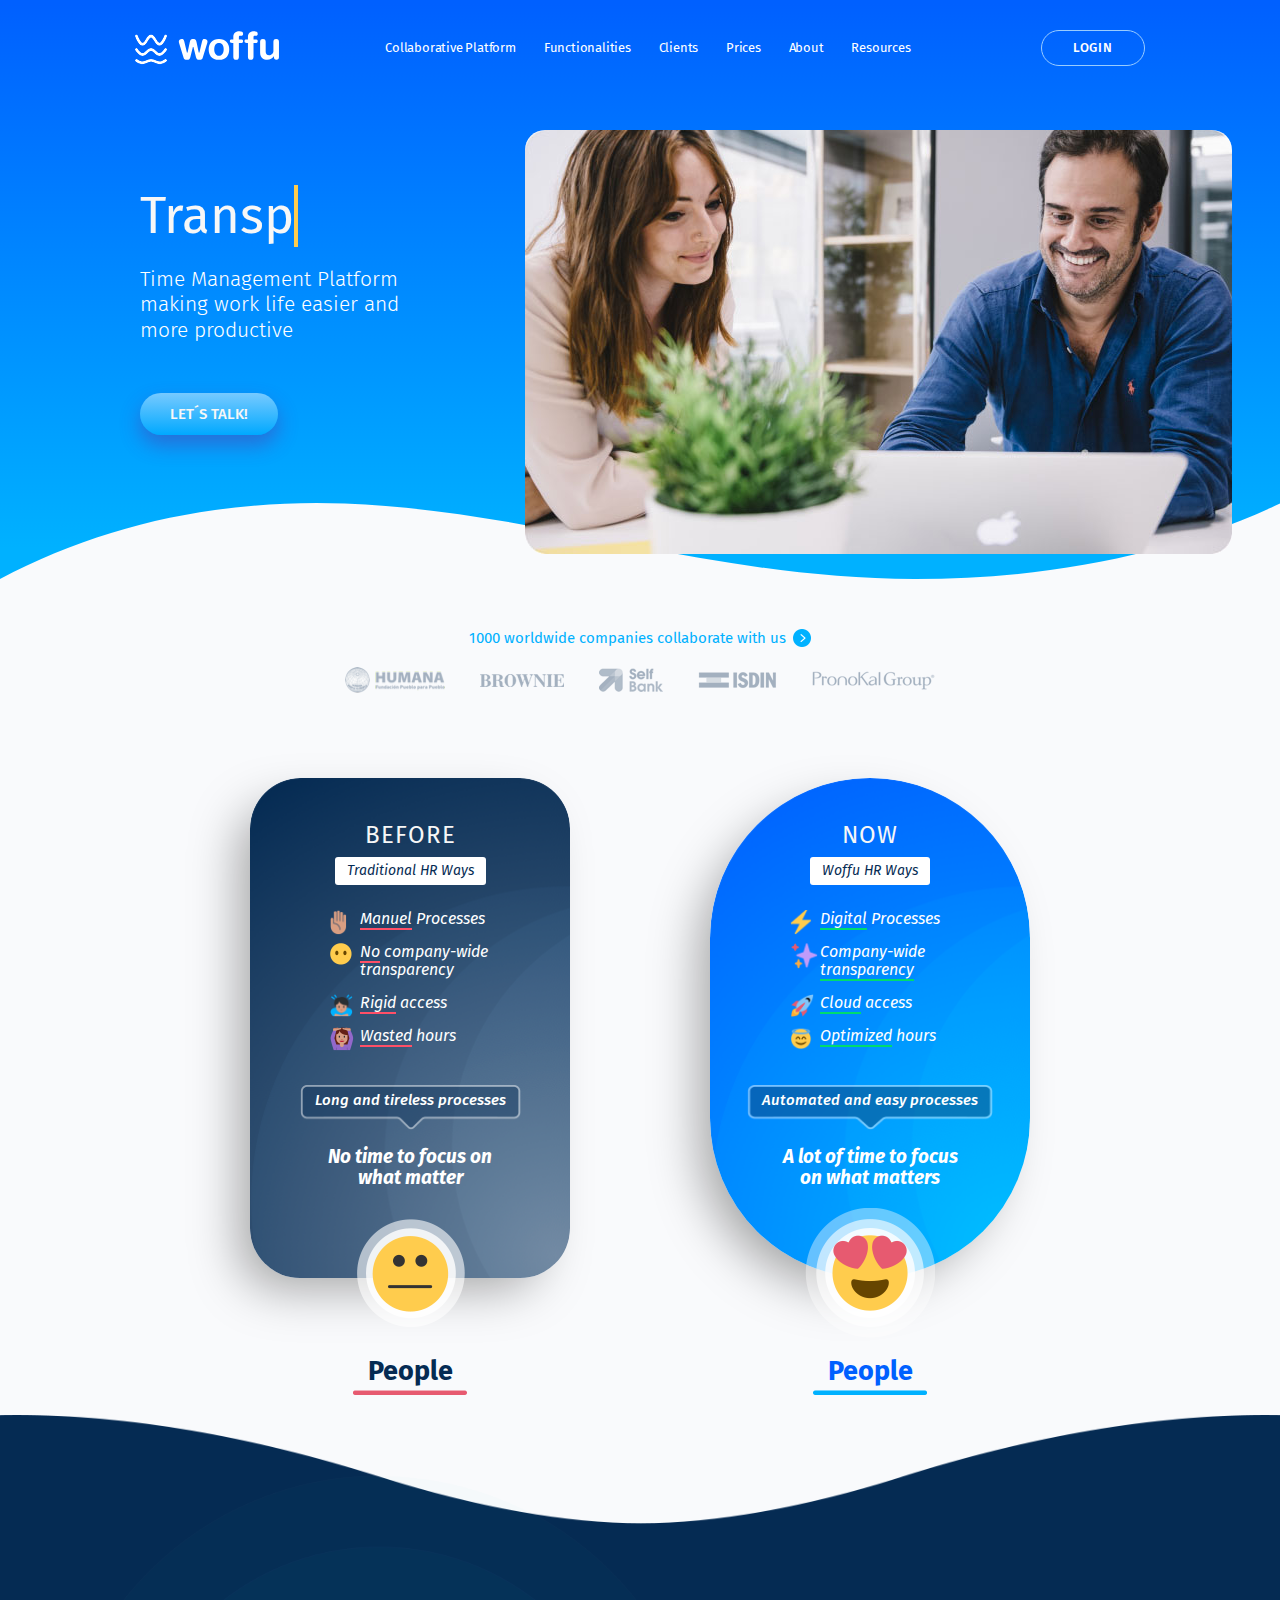
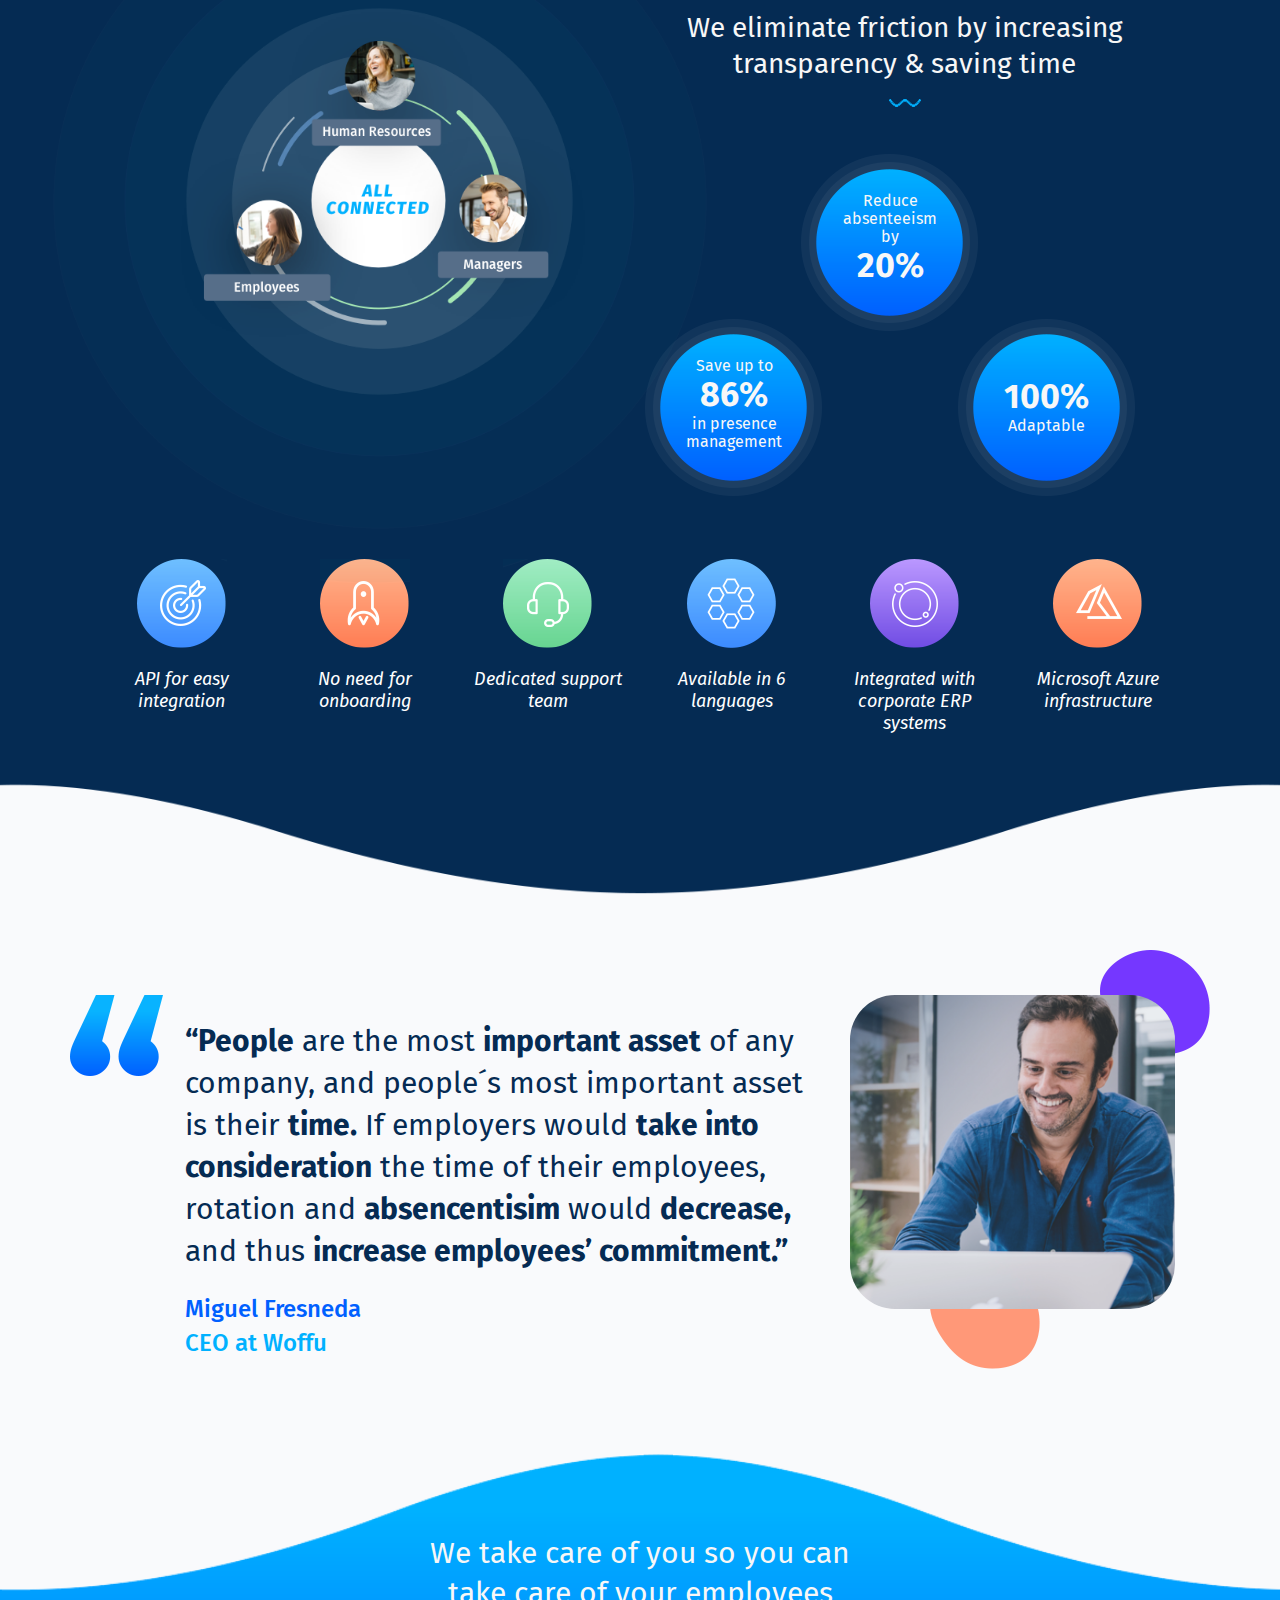
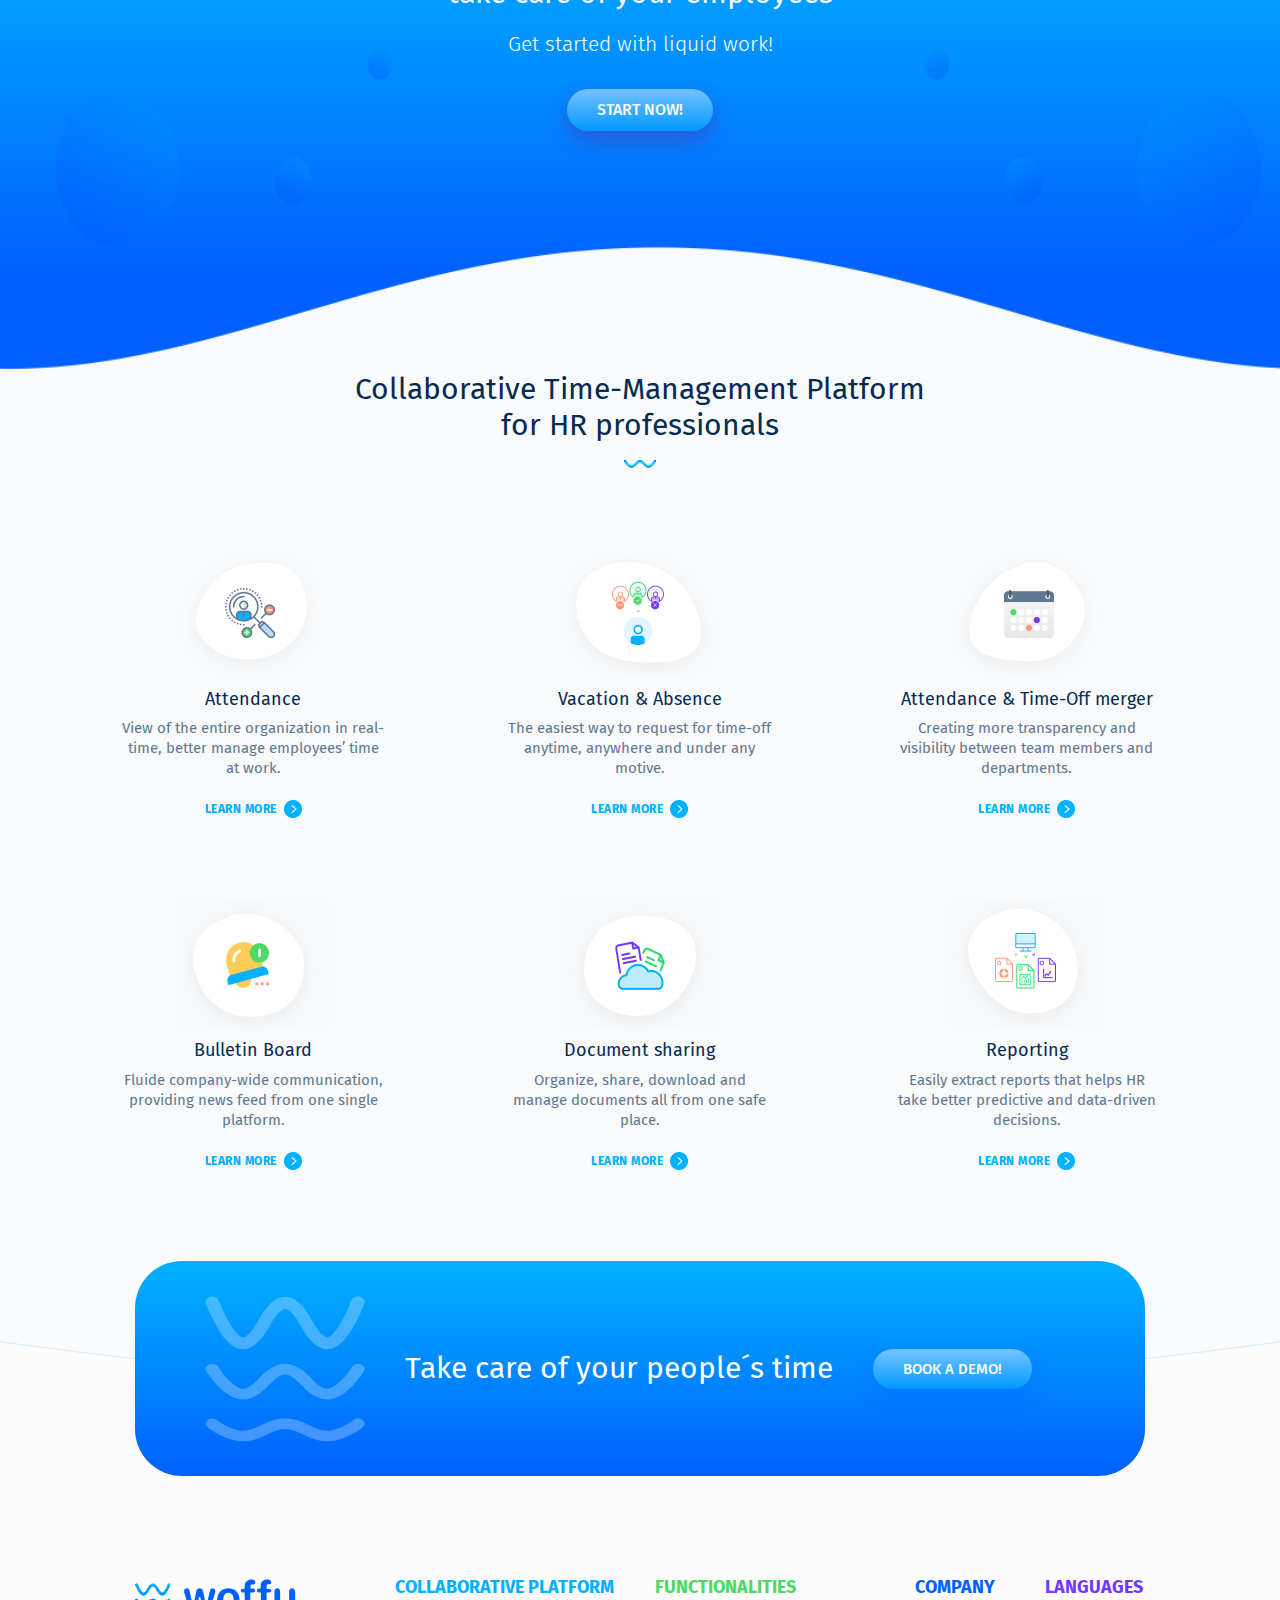
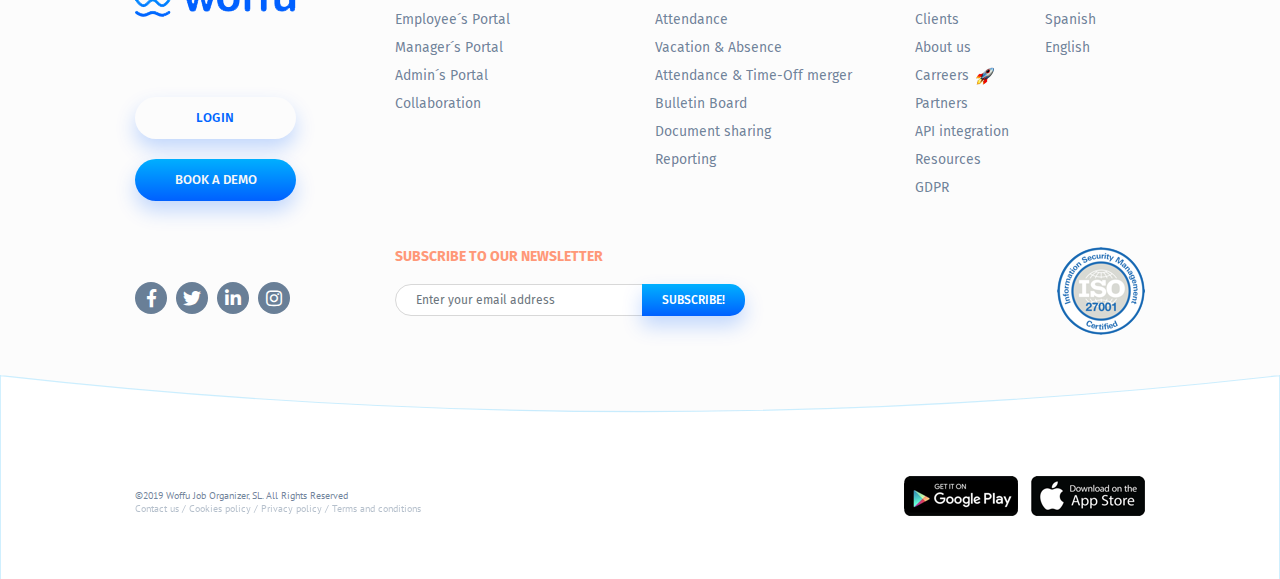
==== commit 2175da2a: "Mas..." ====
--- a/index.html
+++ b/index.html
@@ -37,7 +37,7 @@
             <ul>
               <li><a href="#">Collaborative Platform</a></li>
               <li class="dropdown">
-                <a href="#" data-toggle="dropdown">Funtionalities</a>
+                <a href="#" data-toggle="dropdown">Functionalities</a>
                 <div class="dropdown-menu" aria-labelledby="dropdownMenuButton">
                   <ul>
                     <li><a href="function.html">Attendance</a><li>
@@ -69,12 +69,7 @@
           <div class="row">
             <div class="col-lg-4">
               <div class="article">
-                <!-- <h1>Transparency</h1> -->
-                <h1>
-                  <a href="" class="typewrite" data-period="2000" data-type='[ "Transparency", "Communication", "Flexibility", "Optimization" ]'>
-                    <span class="wrap"></span>
-                  </a>
-                </h1>
+                <h1 class="typewrite" data='["Transparency","Communication","Flexibility","Optimization"]'></h1>
                 <p>Time Management Platform making work life easier and more productive</p>
                 <a href="#" class="btn btn-primary">Let´s Talk!</a>
               </div>
@@ -90,7 +85,7 @@
         <div class="container">
 
           <div class="clients">
-            <a class="more" href="#">500 worldwide companies collaborate with us</a>
+            <a class="more" href="clients.html">1000 worldwide companies collaborate with us</a>
             <ul>
               <li>
                 <a href="#">
@@ -447,6 +442,8 @@
     <script src="assets/popper/1.14.7/popper-min.js"></script>
     <script src="assets/bootstrap/4.3.1/js/bootstrap.min.js"></script>
     <script type="text/javascript">
+
+      //SCRIPT PARA LOGRAR EL EFECTO DE ESCRITURA EN H1 DE HERO
       var TxtType = function(el, toRotate, period) {
         this.toRotate = toRotate;
         this.el = el;
@@ -462,7 +459,8 @@
         var fullTxt = this.toRotate[i];
         if (this.isDeleting) {
           this.txt = fullTxt.substring(0, this.txt.length - 1);
-        } else {
+        } 
+        else {
           this.txt = fullTxt.substring(0, this.txt.length + 1);
         }
 
@@ -488,19 +486,11 @@
       };
 
       window.onload = function() {
-        var elements = document.getElementsByClassName('typewrite');
-        for (var i=0; i<elements.length; i++) {
-            var toRotate = elements[i].getAttribute('data-type');
-            var period = elements[i].getAttribute('data-period');
-            if (toRotate) {
-              new TxtType(elements[i], JSON.parse(toRotate), period);
-            }
+        var element = document.getElementsByClassName('typewrite')[0];
+        var data = element.getAttribute("data"); 
+        if (data) {
+          new TxtType(element, JSON.parse(data), 2000);
         }
-        // INJECT CSS
-        var css = document.createElement("style");
-        css.type = "text/css";
-        css.innerHTML = ".typewrite > .wrap { border-right: 0.08em solid #ffcc4d}";
-        document.body.appendChild(css);
       };
 
       //STICKY HEADER
--- a/css/style.css
+++ b/css/style.css
@@ -437,17 +437,8 @@
   margin-bottom: 20px;
 }
 
-#home-hero h1 a {
-  color: #fff;
-  cursor: auto;
-}
-
-#home-hero h1 a:hover,
-#home-hero h1 a:focus {
-  text-decoration: none;
-  -ms-filter:"progid:DXImageTransform.Microsoft.Alpha(Opacity=100)";
-  filter: alpha(opacity=100);
-  opacity: 1;
+#home-hero h1 .wrap { 
+  border-right: 0.08em solid #ffcc4d;
 }
 
 #home-hero .article .btn {
@@ -976,7 +967,7 @@
   background: url(../images/about-numbers-01.png) no-repeat 5% 50%,
               url(../images/about-numbers-02.png) no-repeat 95% 50%;
   padding-top: 105px; 
-  padding-bottom: 80px; 
+  padding-bottom: 0; 
   max-width: 1440px;
   margin: 0 auto;
 }
--- a/css/style-responsive.css
+++ b/css/style-responsive.css
@@ -168,6 +168,7 @@
   padding-top: 0;
   margin-top: 0;
   max-width: none;
+  text-align: center;
 }
 
 #home-hero h1 {
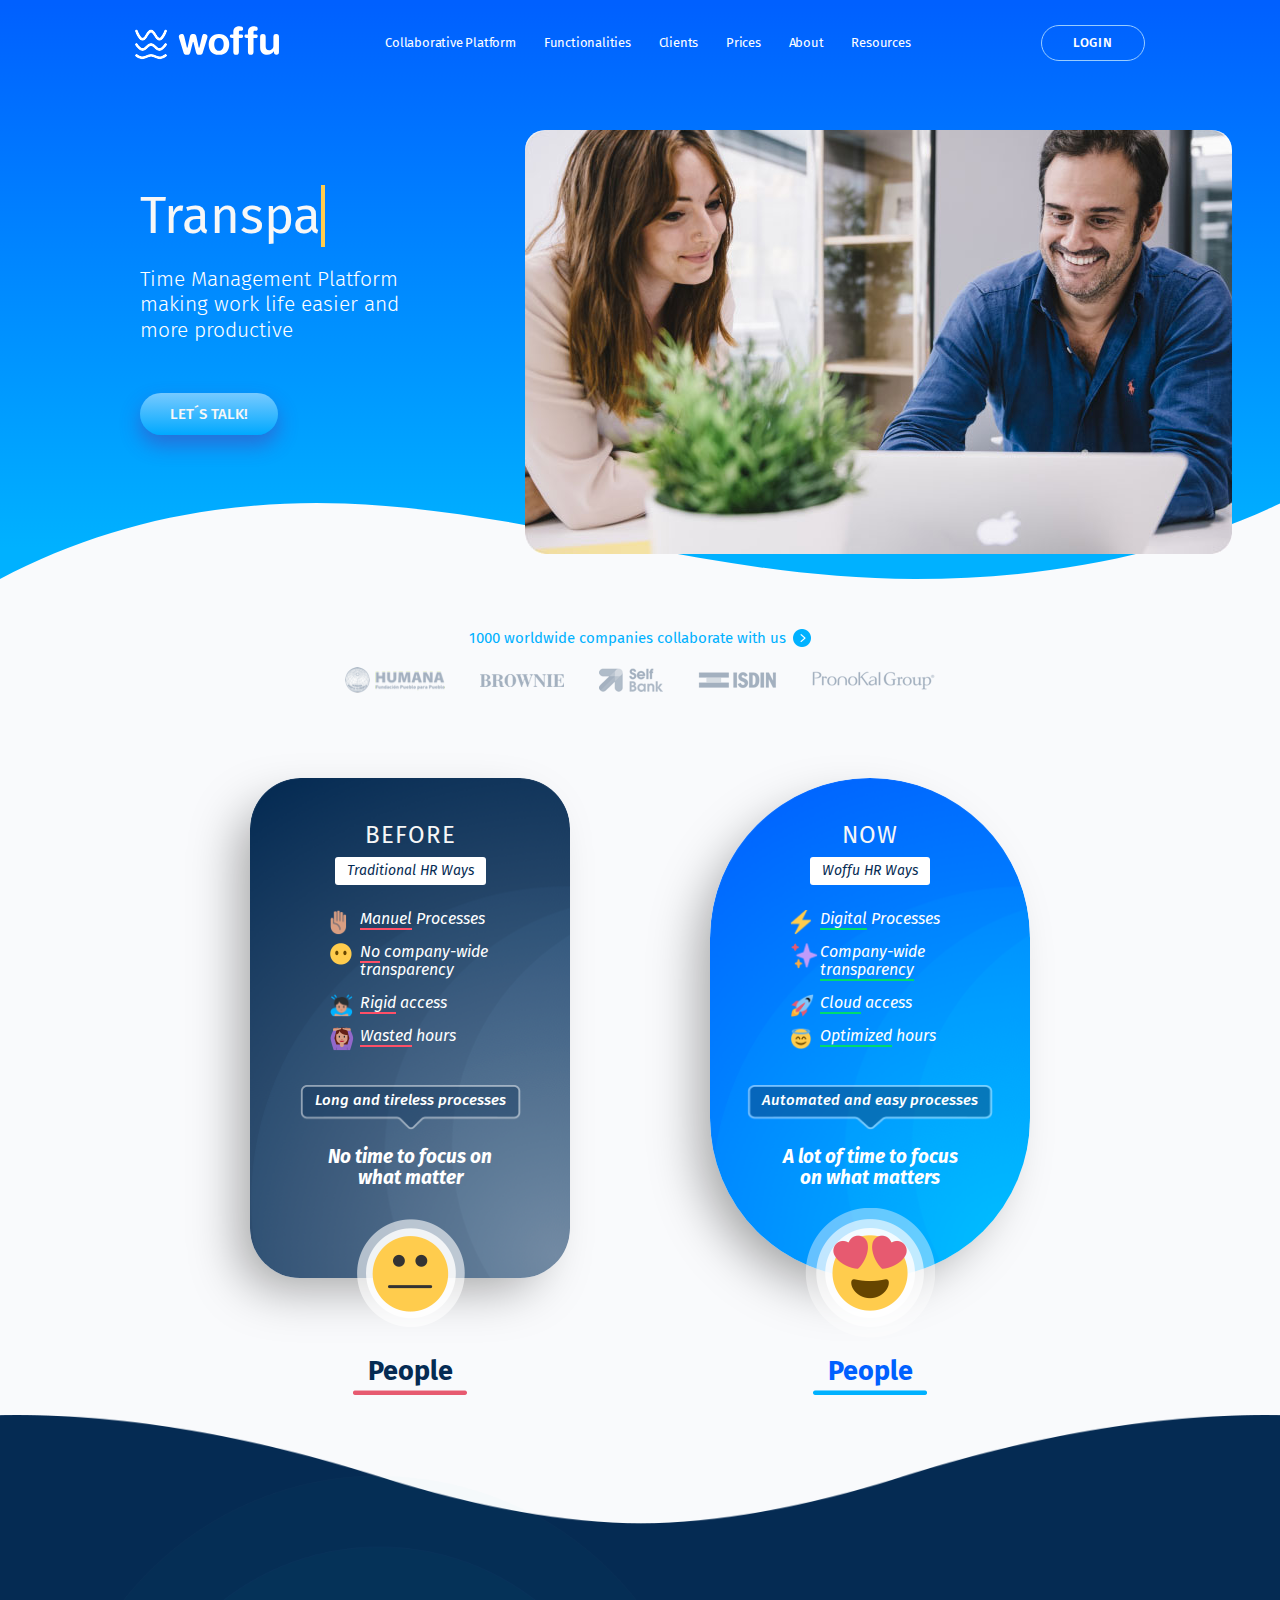
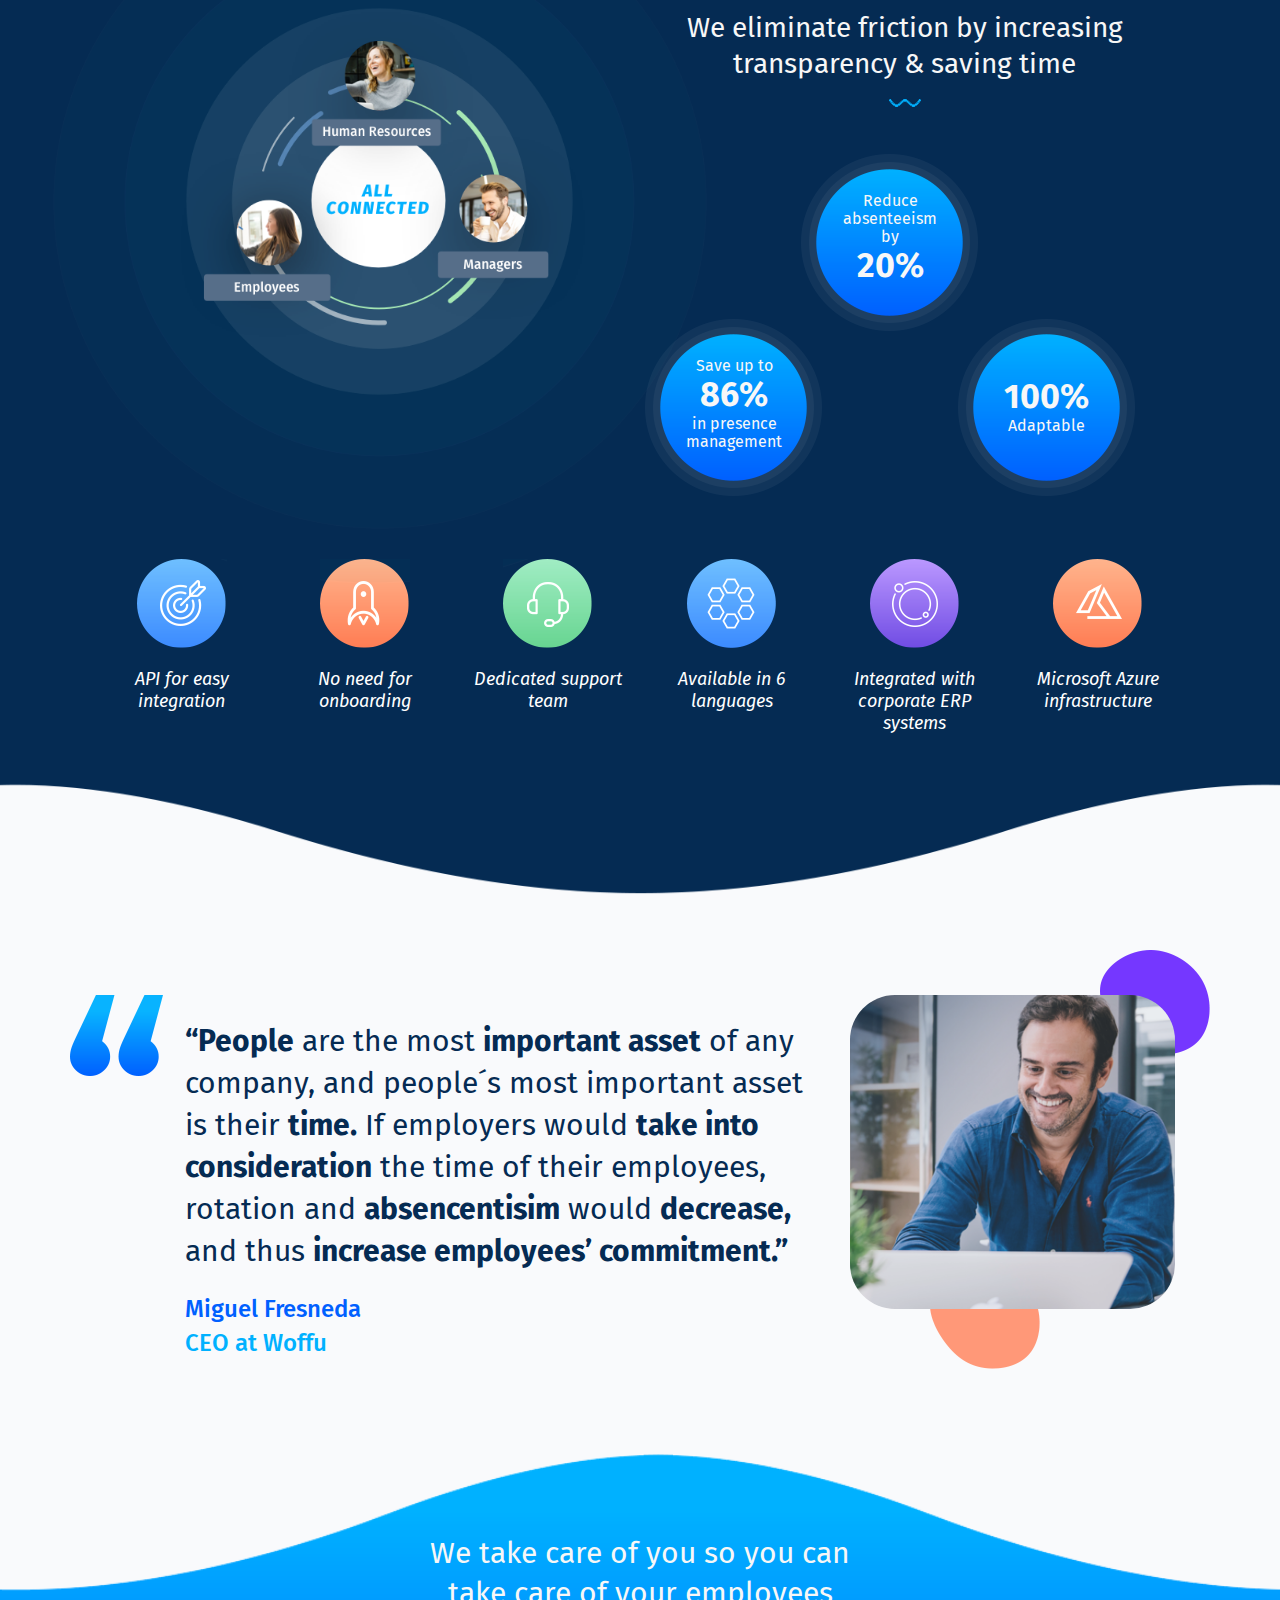
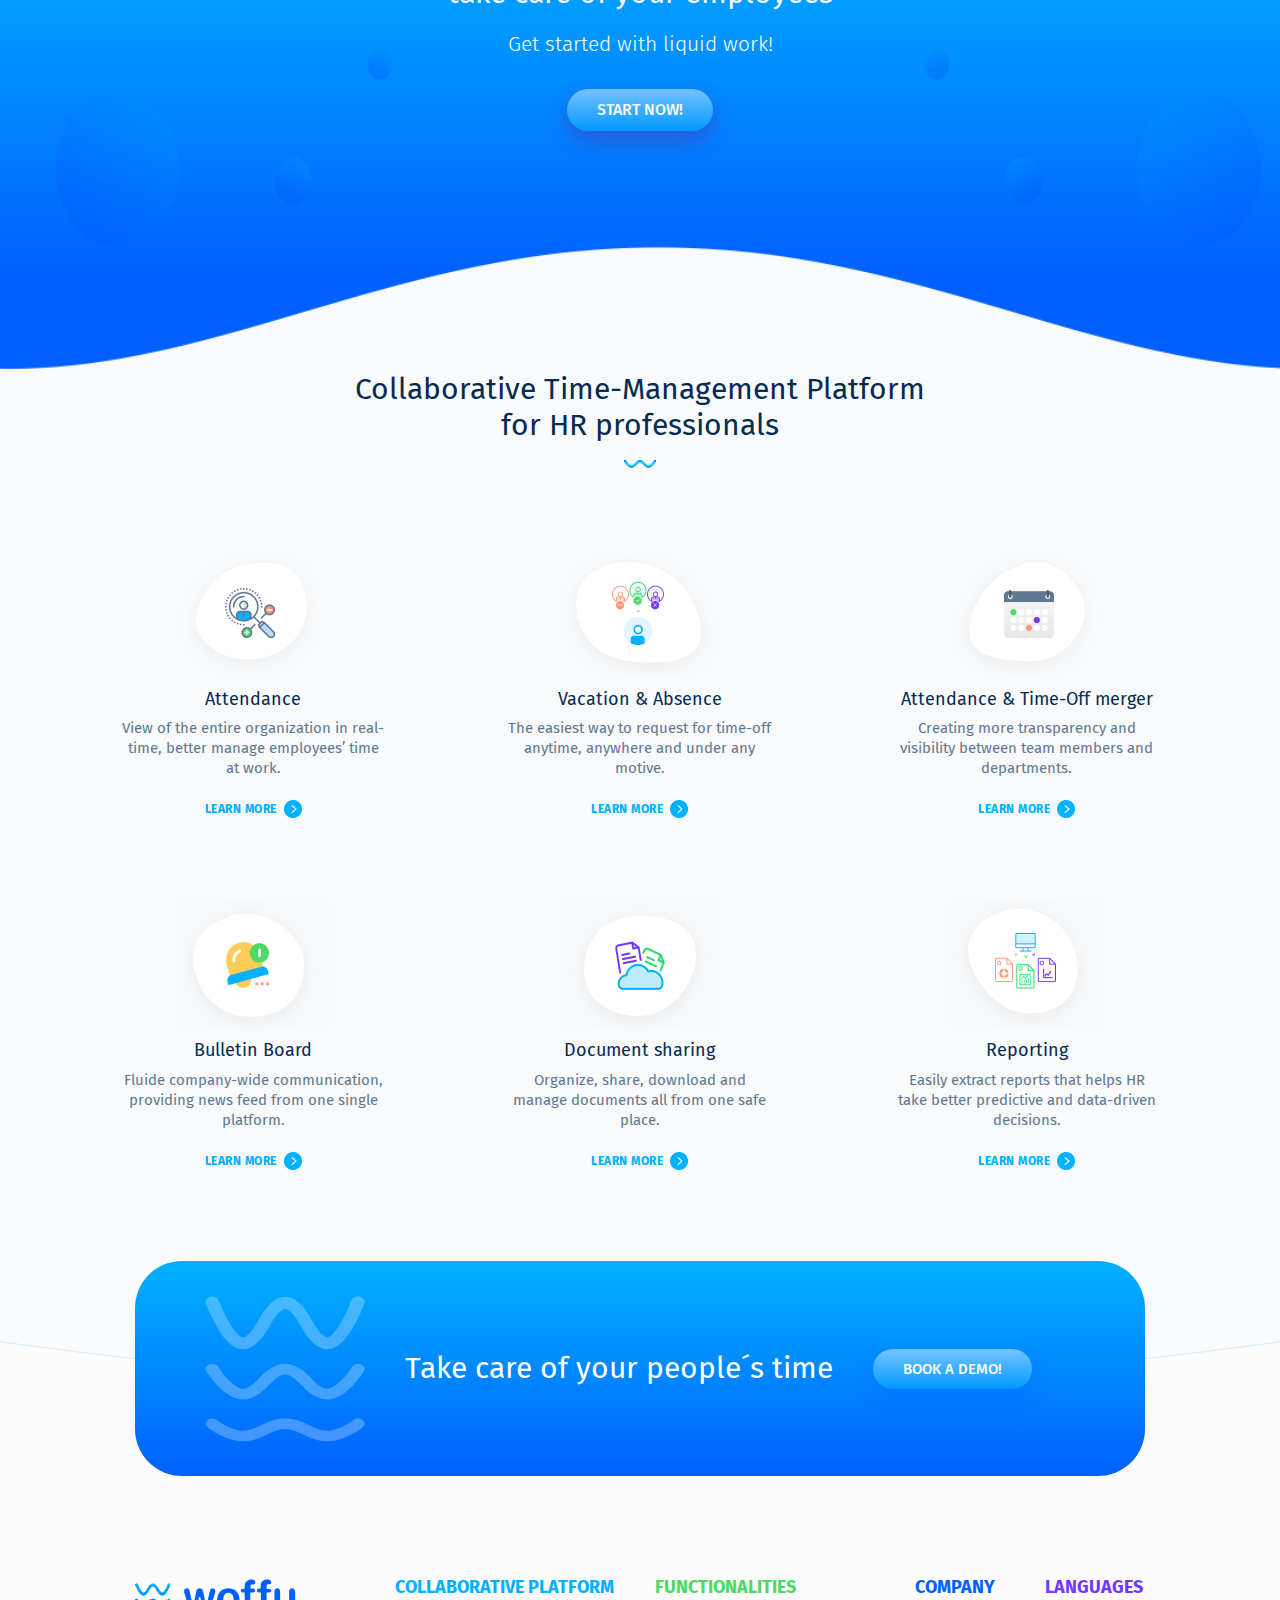
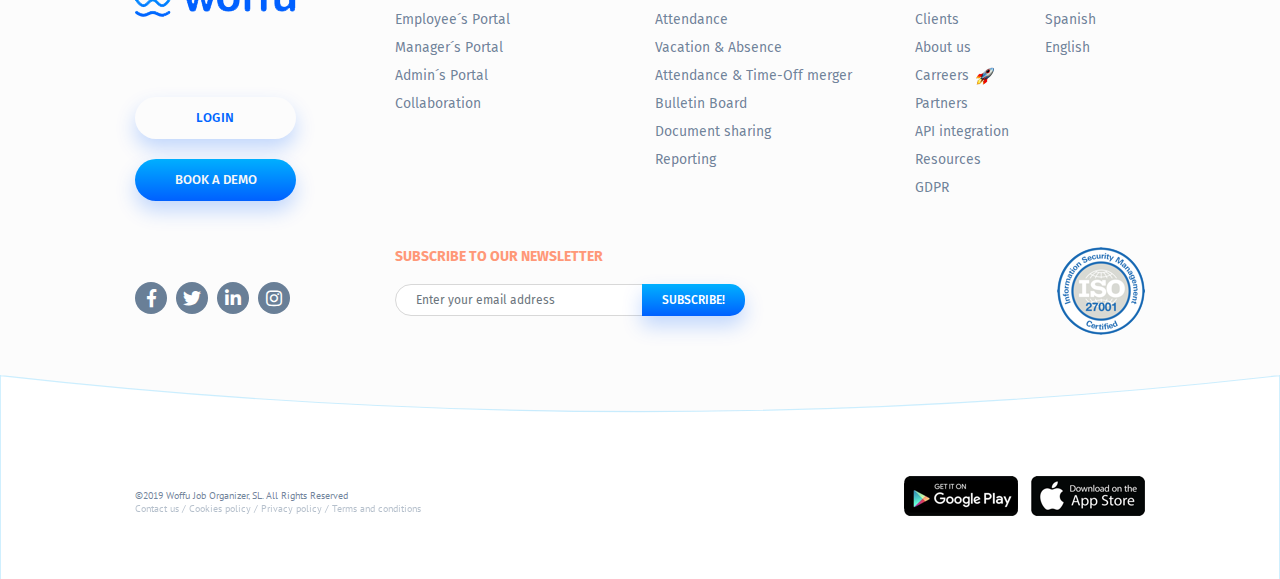
==== commit bb77e344: "Pagina Contact us" ====
--- a/index.html
+++ b/index.html
@@ -409,7 +409,7 @@
               <div class="copyright">
                 ©2019 Woffu Job Organizer, SL. All Rights Reserved
                 <ul>
-                  <li><a href="#">Contact us</a></li>
+                  <li><a href="contact.html">Contact us</a></li>
                   <li><a href="#">Cookies policy</a></li>
                   <li><a href="#">Privacy policy</a></li>
                   <li><a href="#">Terms and conditions</a></li>
--- a/css/style.css
+++ b/css/style.css
@@ -186,10 +186,12 @@
 #header {
   background: none;
   background-size: 100% 0;
+  padding: 25px 0;
   position: absolute;
-  top: 30px;
+  top: 0;
   left: 0;
   right: 0;
+  z-index: 1;
   -webkit-transition: background-size .5sn;
        -moz-transition: background-size .5s;
         -ms-transition: background-size .5s;
@@ -201,7 +203,7 @@
   position: fixed;
   background: url(../images/header.svg) no-repeat 50% 0;
   background-size: 100% 100%;
-  padding: 30px 0 25px 0;
+  
   top: 0;
   z-index: 10;
   /*box-shadow: 0 2px 4px 0 #0000000c;*/
@@ -355,7 +357,8 @@
 */
 
 #main {
-  padding-bottom: 170px
+  padding-bottom: 170px;
+  z-index: 2;
 }
 
 
@@ -2059,6 +2062,96 @@
   opacity: 1;
 }
 
+
+
+/*
+--------------------------------------------------------------------------------
+  PAGE: CONTACT-US
+--------------------------------------------------------------------------------
+*/
+
+/* HERO ----------------------------------------------------------------------*/
+#contact-us-hero {
+  padding-bottom: 230px;
+}
+
+#contact-us-hero .article {
+  max-width: 630px;
+}
+
+#contact-us-hero p {
+  max-width: 390px;
+}
+
+
+/* CONTACT-US ----------------------------------------------------------------*/
+#contact-us {
+  background: url(../images/contact-us.svg) no-repeat 50% 100%;
+  margin-top: -170px;
+  padding-bottom: 140px;
+}
+
+#contact-us .container {
+  max-width: 950px;
+}
+
+#contact-us .row {
+  margin-left: -20px;
+  margin-right: -20px;
+}
+
+#contact-us .row > div {
+  padding-left: 20px;
+  padding-right: 20px;
+}
+
+#contact-us .panel {
+  background: #fff;
+  color: #617892;
+  font-size: 21px;
+  margin-left: auto;
+  margin-right: auto;
+  max-width: 280px;
+  padding: 10px 10px 50px 10px;
+  text-align: center;
+  border-radius: 25px;
+  box-shadow: 0 3px 6px 0 #00000019, 0 3px 6px 0 #00000019;
+}
+
+#contact-us .panel.email,
+#contact-us .panel.phone {
+  margin-top: 30px;
+}
+
+#contact-us .panel .img {
+  height: 89px;
+  margin: -50px auto 35px auto;
+  padding-top: 22px;
+  text-align: center;
+  width: 89px;
+}
+
+#contact-us .panel.email .img {
+  background: url(../images/contact-us-email.svg) no-repeat 50% 50%;
+  padding-top: 34px;
+}
+#contact-us .panel.address .img {
+  background: url(../images/contact-us-address.svg) no-repeat 50% 50%;
+}
+#contact-us .panel.phone .img {
+  background: url(../images/contact-us-phone.svg) no-repeat 50% 50%;
+  padding-top: 25px;
+}
+
+#contact-us .panel a {
+  color: #617892
+}
+
+
+
+
+
+
 /*
 --------------------------------------------------------------------------------
   FOOTER
--- a/css/style-responsive.css
+++ b/css/style-responsive.css
@@ -50,11 +50,6 @@
   padding: 0 10px;
 }
   
-#header {
-  top: 15px;
-  z-index: 1;
-}
-
 #header > nav {
   padding: 0; 
 }
@@ -90,6 +85,22 @@
 #header > nav li a {
   display: block;
   padding: 10px 0;
+}
+
+#header > nav .dropdown .dropdown-menu {
+  background: none;
+  border-color: #ccc;
+  display: block;
+  float: none;
+  margin: 0;
+  min-width: auto;
+  padding: 0;
+  position: static;
+  box-shadow: 0 0 0 0 #00000016, 0 3px 31px 0 #00000012;
+}
+
+#header > nav .dropdown .dropdown-menu a {
+  line-height: inherit;
 }
 
 #header > nav form {
@@ -907,6 +918,77 @@
   width: 40px;
 }
 
+
+/* HERO ----------------------------------------------------------------------*/
+#contact-us-hero {
+  background-image: url(../images/hero-sm.svg);
+  padding-bottom: 180px;
+}
+
+#contact-us-hero .article {
+}
+
+#contact-us-hero h1 {
+  font-size: 38px;
+  margin-bottom: 7px; 
+}
+
+#contact-us-hero p {
+  font-size: 15px; 
+  line-height: 20px;
+}
+
+
+/* CONTACT-US ----------------------------------------------------------------*/
+#contact-us {
+  background-size: 90% auto;
+  margin-top: -120px;
+  padding-bottom: 90px;
+}
+
+
+#contact-us .panel {
+  font-size: 19px;
+}
+
+#contact-us .panel.email,
+#contact-us .panel.phone {
+  margin-top: 0;
+}
+
+#contact-us .panel.address {
+  margin-top: 80px;
+  margin-bottom: 80px;
+}
+
+#contact-us .panel .img {
+  height: 89px;
+  margin: -50px auto 35px auto;
+  padding-top: 22px;
+  text-align: center;
+  width: 89px;
+}
+
+#contact-us .panel.email .img {
+  background: url(../images/contact-us-email.svg) no-repeat 50% 50%;
+  padding-top: 34px;
+}
+#contact-us .panel.address .img {
+  background: url(../images/contact-us-address.svg) no-repeat 50% 50%;
+}
+#contact-us .panel.phone .img {
+  background: url(../images/contact-us-phone.svg) no-repeat 50% 50%;
+  padding-top: 25px;
+}
+
+#contact-us .panel a {
+  color: #617892
+}
+
+
+
+
+
 /*
 --------------------------------------------------------------------------------
   FOOTER
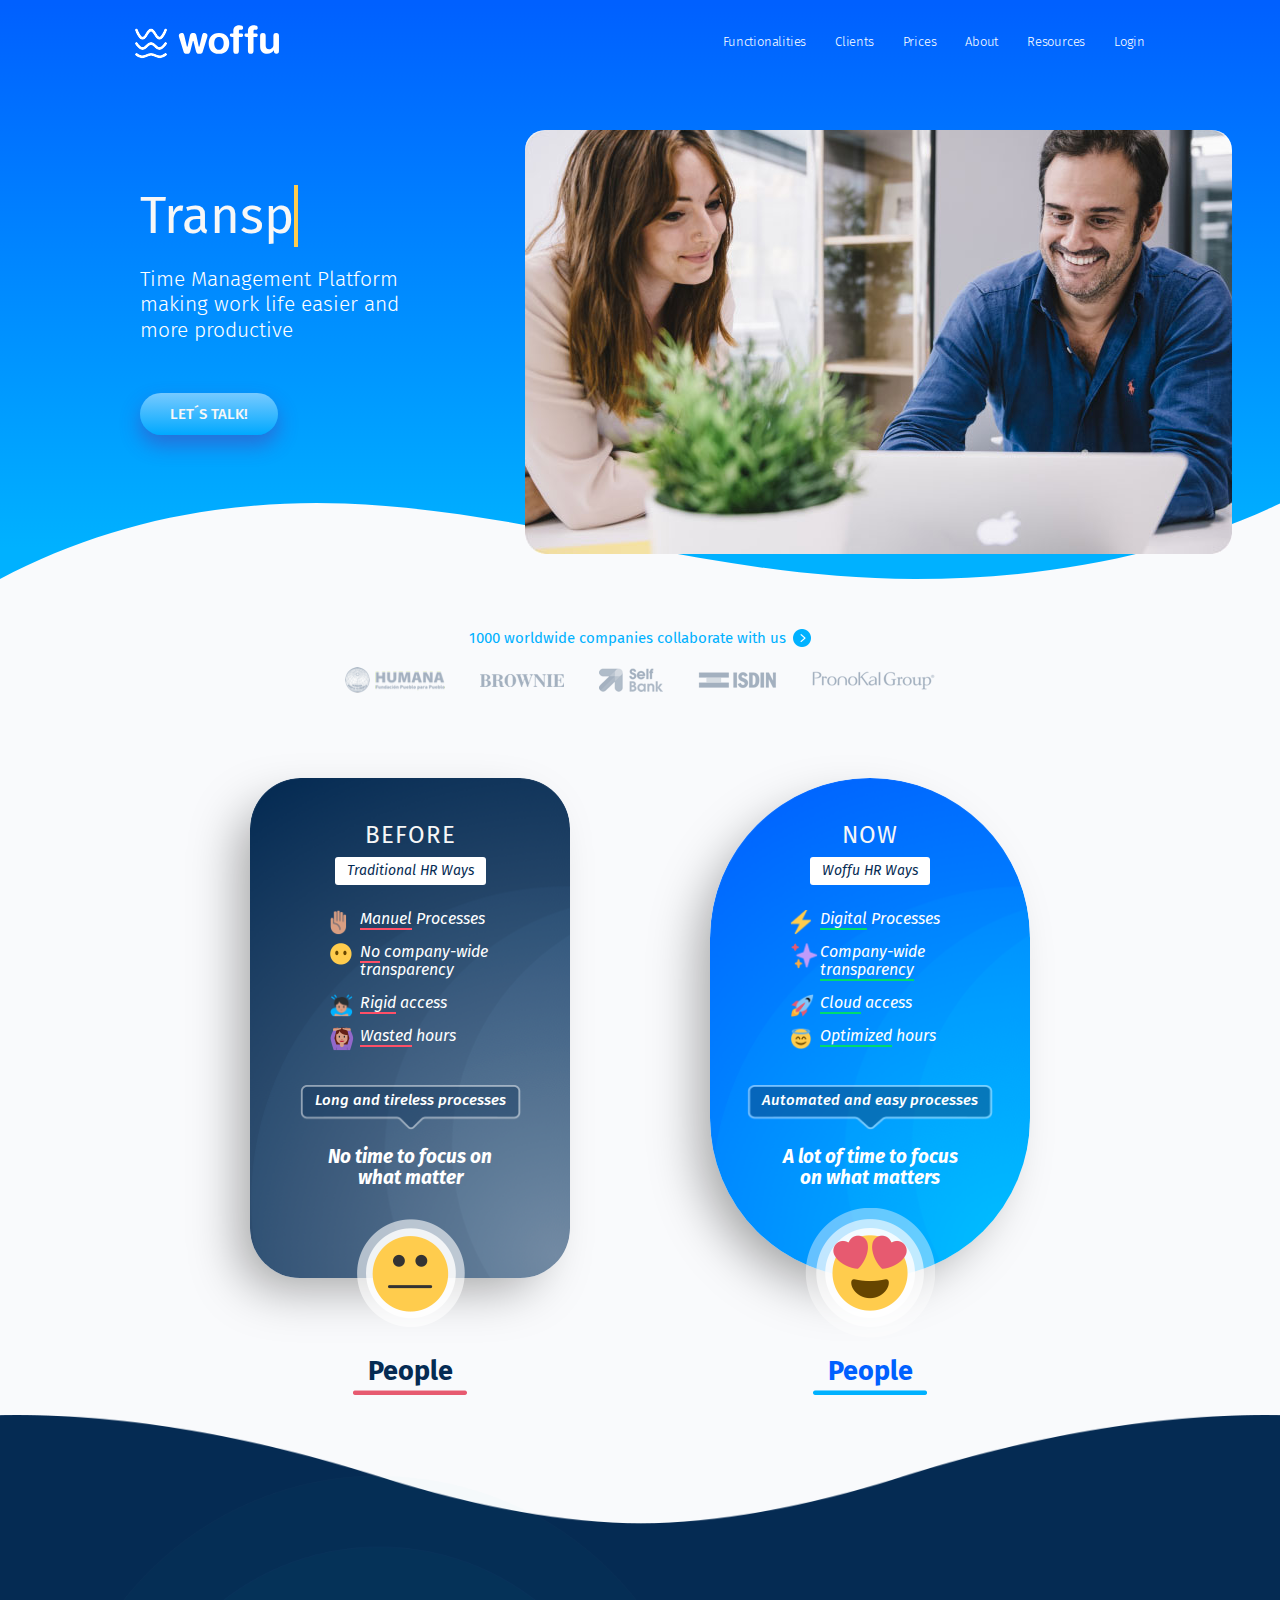
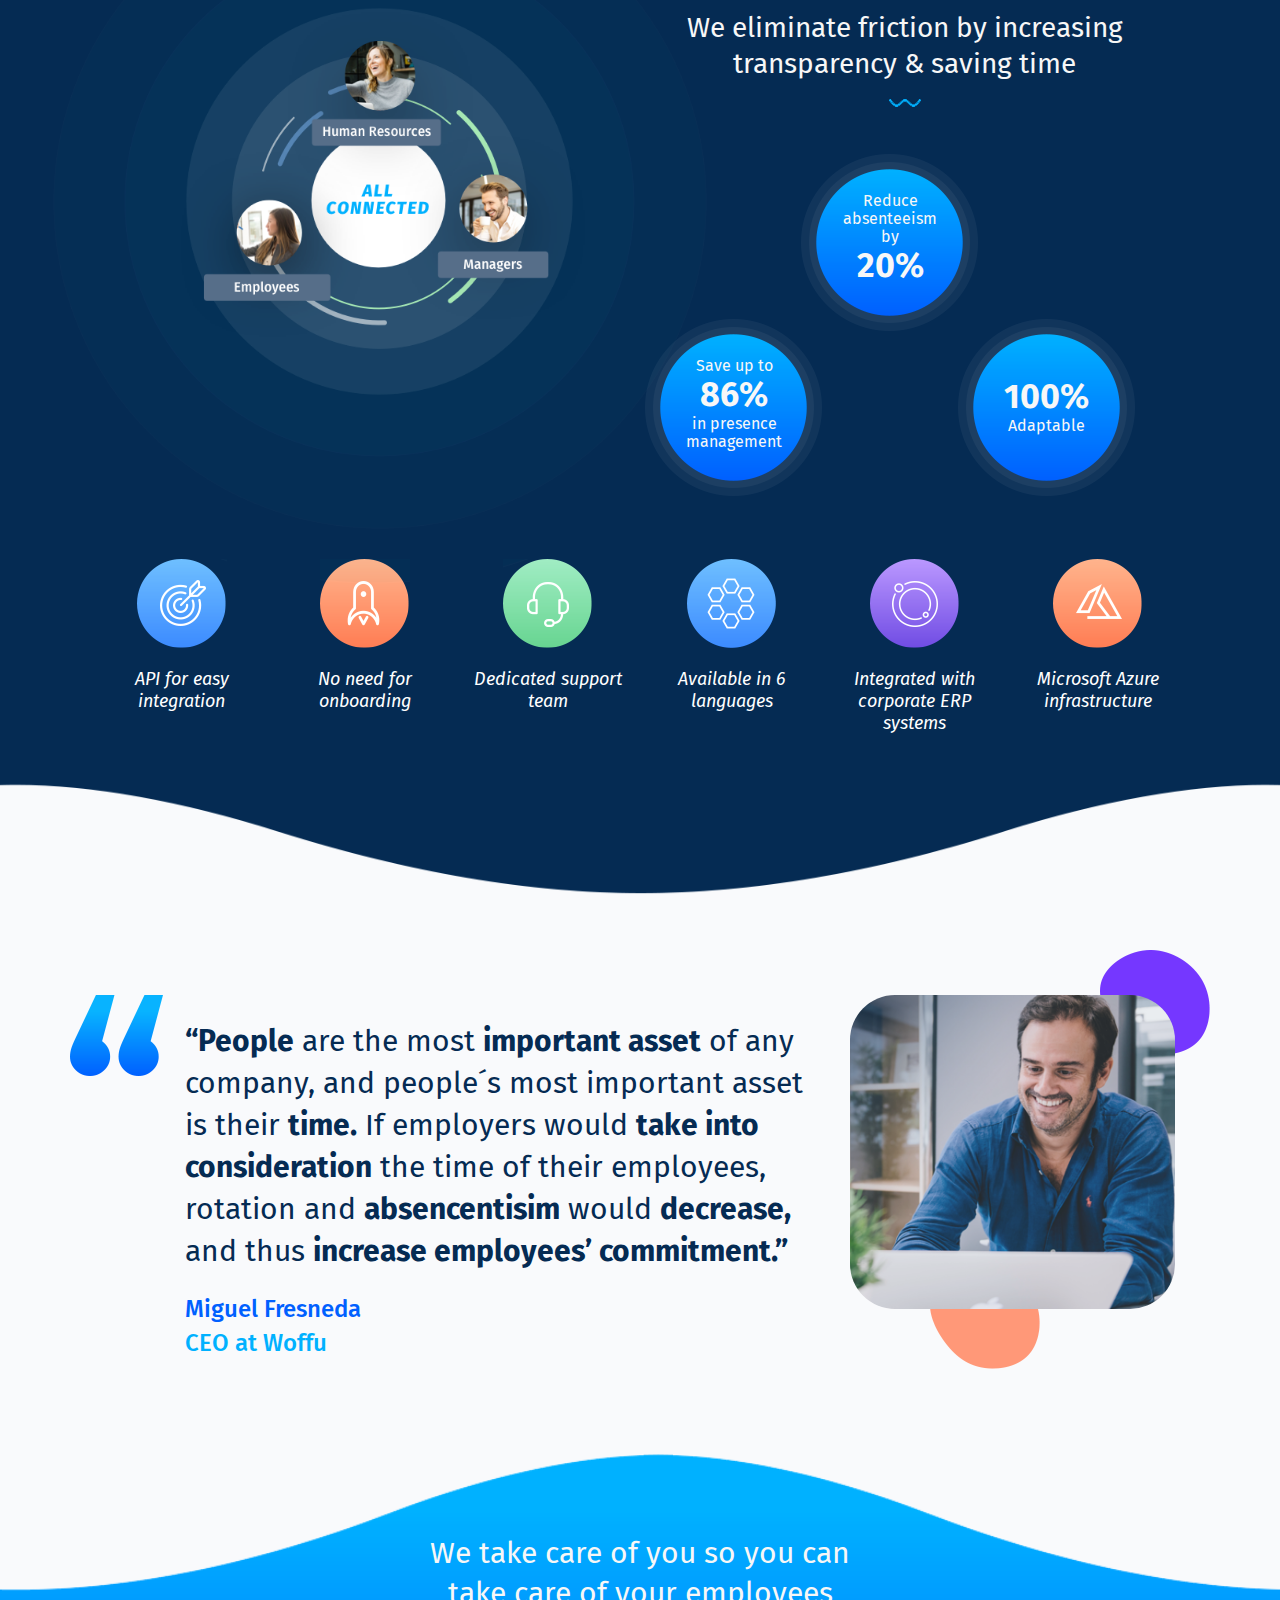
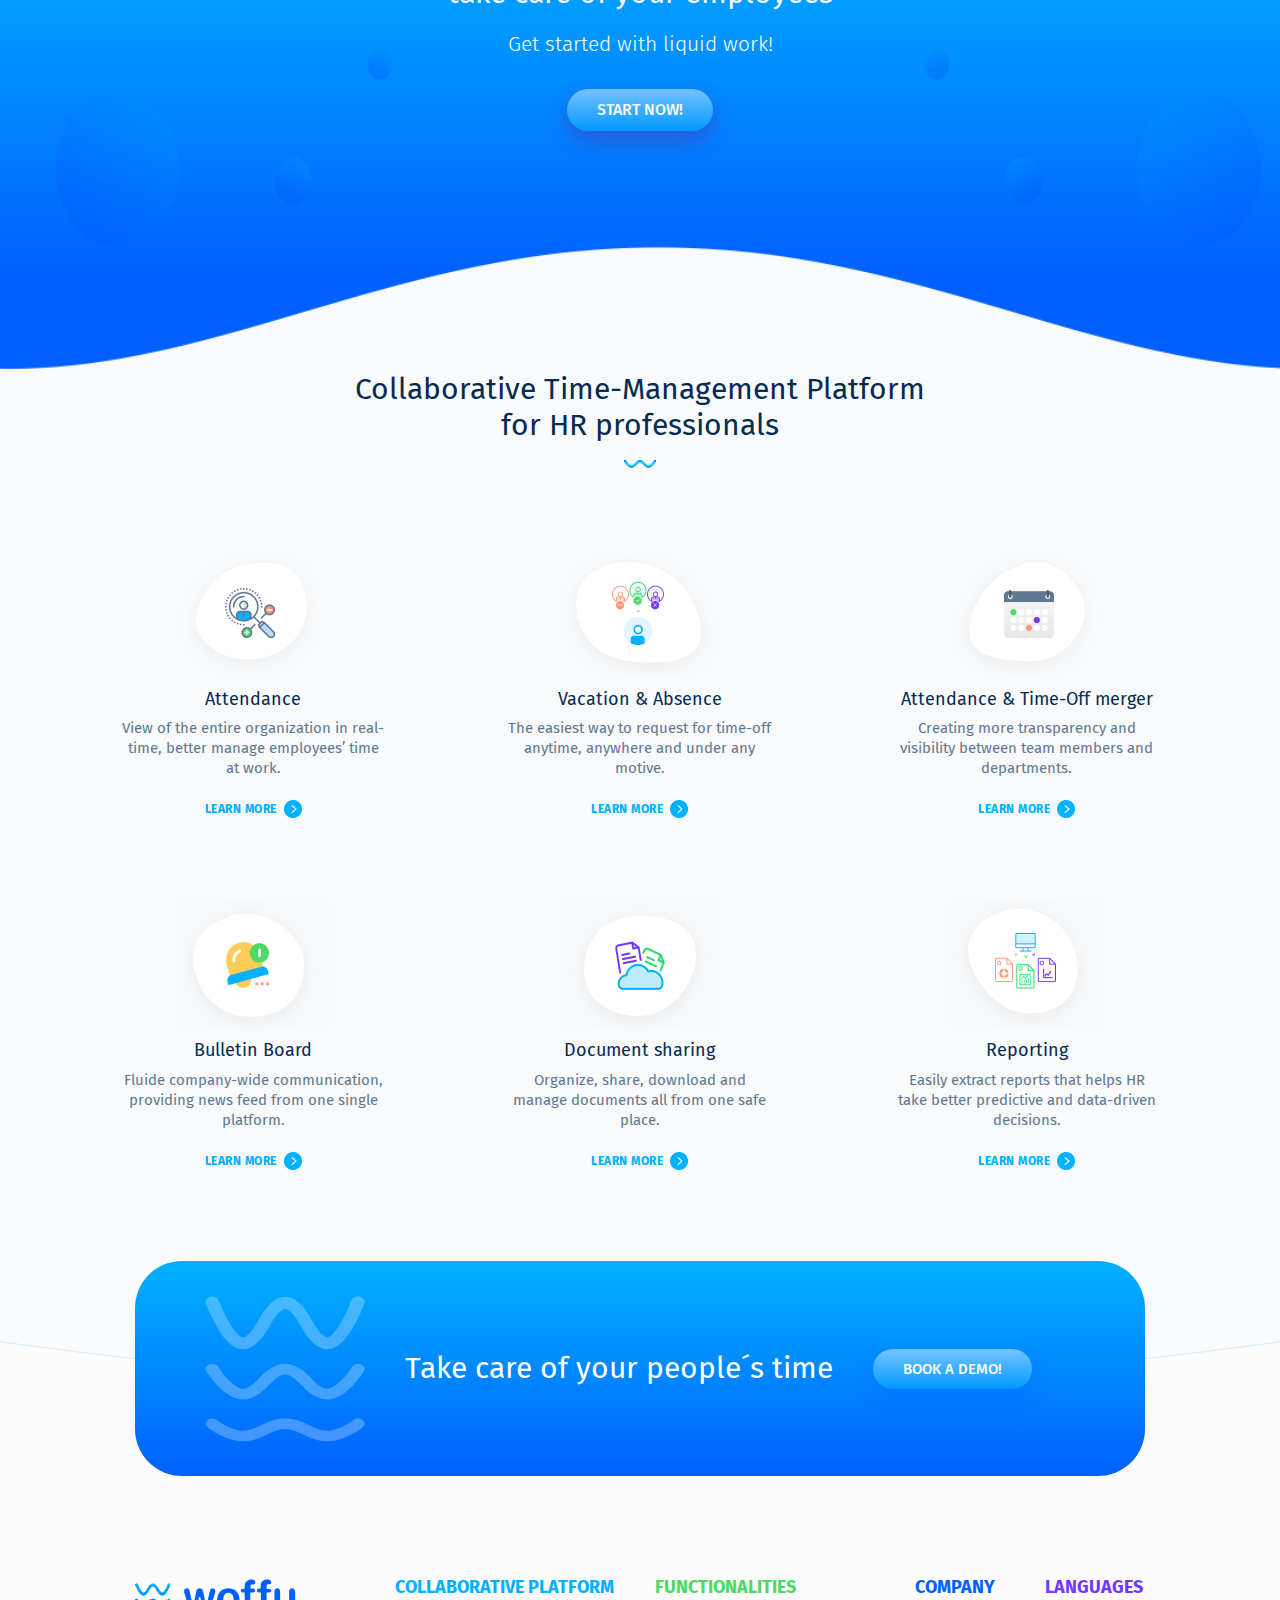
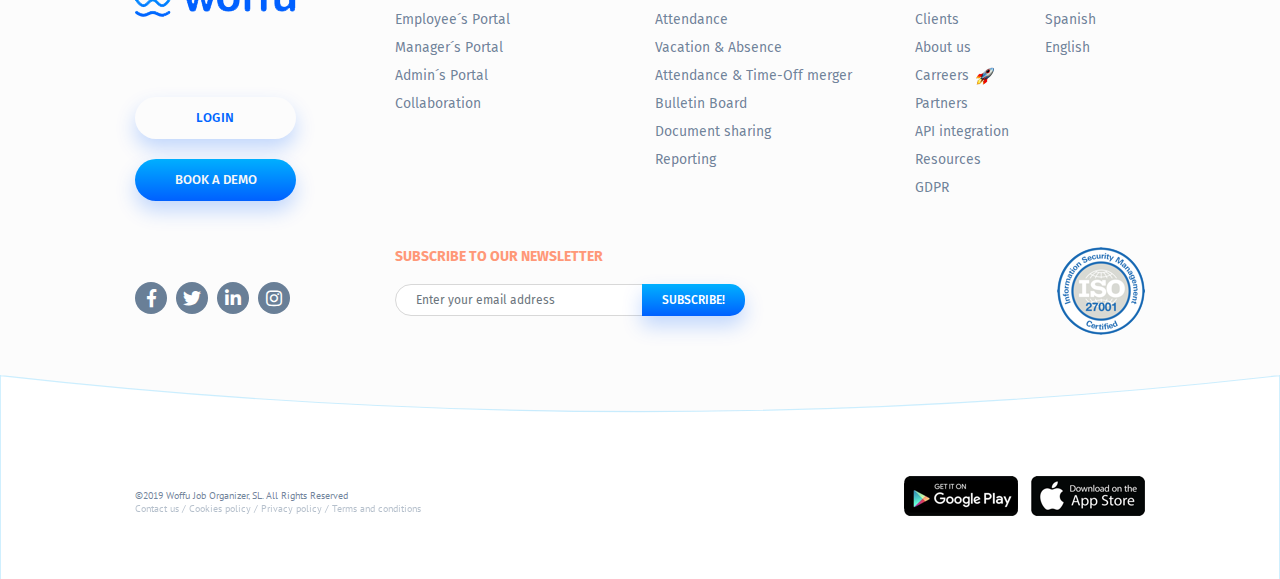
==== commit 1e3e18ef: "Varios" ====
--- a/index.html
+++ b/index.html
@@ -35,7 +35,6 @@
           <button class="navbar-toggler" type="button" data-toggle="collapse" data-target="#navbarNav" aria-controls="navbarNav" aria-expanded="false" aria-label="Toggle navigation"></button>
           <div id="navbarNav" class="collapse navbar-collapse justify-content-end">
             <ul>
-              <li><a href="#">Collaborative Platform</a></li>
               <li class="dropdown">
                 <a href="#" data-toggle="dropdown">Functionalities</a>
                 <div class="dropdown-menu" aria-labelledby="dropdownMenuButton">
@@ -53,9 +52,10 @@
               <li><a href="pricing.html">Prices</a></li>
               <li><a href="about.html">About</a></li>
               <li><a href="#">Resources</a></li>
+              <li><a href="#">Login</a></li>
             </ul>
             <form class="form-inline">
-              <button class="btn btn-outline-primary" type="submit">login</button>
+              <button class="btn btn-outline-primary" type="submit">SIGN UP!</button>
             </form>
           </div>
         </div>
--- a/css/style.css
+++ b/css/style.css
@@ -186,7 +186,7 @@
 #header {
   background: none;
   background-size: 100% 0;
-  padding: 25px 0;
+  padding: 25px 0 35px 0;
   position: absolute;
   top: 0;
   left: 0;
@@ -203,8 +203,7 @@
   position: fixed;
   background: url(../images/header.svg) no-repeat 50% 0;
   background-size: 100% 100%;
-  
-  top: 0;
+  padding-bottom: 30px;
   z-index: 10;
   /*box-shadow: 0 2px 4px 0 #0000000c;*/
 }
@@ -214,8 +213,8 @@
   background: none !important;
   color: #f7f7f7;
   font-size: 13px;
-  font-weight: 400;
-  line-height: 34.6px;
+  font-weight: 300;
+  line-height: 26px;
   letter-spacing: -0.2px;
   margin: 0;
   padding: 0; 
@@ -305,8 +304,8 @@
   color: #f7f7f7;
   display: block;
   font-size: 13px;
-  font-weight: 400;
-  line-height: 34.6px;
+  font-weight: 300;
+  line-height: 26px;
   letter-spacing: -0.2px;
   margin: 0;
   padding: 0; 
@@ -319,14 +318,16 @@
 
 /* LOGIN */
 #header > nav .btn-outline-primary {
+  display: none;
   font-size: 13px;
   line-height: 34px;
-  margin-left: 130px;
+  margin-left: 40px;
   padding: 0;
   width: 104.4px;
 }
 
 #header.affix > nav .btn-outline-primary {
+  display: inline-block;
   border-color: #00afff;
   color: #fff;
   background-image: -webkit-linear-gradient(#00afff, #0060ff);
@@ -947,6 +948,8 @@
 }
 
 #about-optimize h2 {
+  font-size: 30px;
+  margin-bottom: 40px;
   max-width: 420px;
 }
 
@@ -970,7 +973,7 @@
   background: url(../images/about-numbers-01.png) no-repeat 5% 50%,
               url(../images/about-numbers-02.png) no-repeat 95% 50%;
   padding-top: 105px; 
-  padding-bottom: 0; 
+  padding-bottom: 70px; 
   max-width: 1440px;
   margin: 0 auto;
 }
@@ -981,6 +984,7 @@
 
 #about-numbers h2 {
   color: #fff;
+  font-size: 30px;
   margin: 3px 0 37px;
 }
 
@@ -1024,6 +1028,7 @@
 }
 
 #about-founders h2 {
+  font-size: 30px;
   margin-bottom: 50px;
 }
 
@@ -1046,7 +1051,9 @@
 
 #about-founders li h3 {
   color: #fff;
-  margin-top: -60px;
+  font-size: 25px;
+  font-weight: 600;
+  margin-top: -55px;
   text-align: center;
 }
 
@@ -1067,6 +1074,7 @@
 }
 
 #about-family h2 {
+  font-size: 30px;
   margin-bottom: 75px;
 }
 
@@ -1364,7 +1372,7 @@
   margin-right: -23px;
 }
 
-#function-others .row .col-lg-6 {
+#function-others .row > div  {
   padding-left: 23px;
   padding-right: 23px;
 }
@@ -1383,6 +1391,7 @@
   background: url(../images/function-others.svg) no-repeat 0 0;
   background-size: 100% 100%;
   color: #617892;
+  display: block;
   font-size: 14px;
   line-height: 1.43;
   margin-top: 46px;
@@ -1394,8 +1403,12 @@
 }
 
 #function-others .content:hover {
+  text-decoration: none;
   -webkit-box-shadow: 0 4px 38px 0 #00b1ff42; 
   box-shadow: 0 4px 38px 0 #00b1ff42; 
+  -ms-filter:"progid:DXImageTransform.Microsoft.Alpha(Opacity=100)";
+  filter: alpha(opacity=100);
+  opacity: 1;
 }
 
 #function-others .row .col-lg-6:nth-child(1) .content, 
@@ -1405,16 +1418,17 @@
 
 #function-others .content .img {
   float: left;
-}
-
-#function-others .content .text {
-  margin-left: 100px; 
-}
-
-#function-others .content h3 {
+  height: 120px;
+  width: 100px;
+}
+
+#function-others .content b {
   color: #052b53;
+  display: block;
   font-size: 18px;
+  font-weight: 400;
   line-height: 24px;
+  margin-bottom: 7px;
 }
 
 #function-others .content .more {
@@ -1425,6 +1439,7 @@
   font-weight: 500;
   letter-spacing: 0.5px;
   line-height: 20px;
+  margin-top: 28px;
   padding-right: 30px;
   text-transform: uppercase;
 }
@@ -1704,8 +1719,8 @@
 }
 
 #about-numbers.pricing > div {
-  background: url(../images/pricing-numbers-l.svg) no-repeat 5% 80%, 
-              url(../images/pricing-numbers-r.svg) no-repeat 95% 80%;
+  background: url(../images/pricing-numbers-l.svg) no-repeat 10% 100%, 
+              url(../images/pricing-numbers-r.svg) no-repeat 90% 100%;
 }
 
 #about-numbers.pricing h2 {
@@ -1977,6 +1992,7 @@
 }
 
 #clients-press .carousel-indicators li {
+  background: none;
   display: inline-block;
   width: auto;
   height: auto;
@@ -2087,7 +2103,7 @@
 /* CONTACT-US ----------------------------------------------------------------*/
 #contact-us {
   background: url(../images/contact-us.svg) no-repeat 50% 100%;
-  margin-top: -170px;
+  margin-top: -185px;
   padding-bottom: 140px;
 }
 
@@ -2145,6 +2161,124 @@
 
 #contact-us .panel a {
   color: #617892
+}
+
+
+/*
+--------------------------------------------------------------------------------
+  PAGE: CARREERS
+--------------------------------------------------------------------------------
+*/
+
+/* HERO ----------------------------------------------------------------------*/
+#carreers-hero {
+  background: url(../images/carreers-hero.jpg) no-repeat 50% 100%;
+  padding-top: 0; 
+  padding-bottom: 0; 
+}
+
+#carreers-hero .inner {
+  background: url(../images/carreers-hero.svg) no-repeat 50% 0;
+  background-size: 100% auto;
+  padding-top: 80px;
+  padding-bottom: 320px;
+}
+
+#carreers-hero .article {
+  max-width: none;
+}
+
+
+
+/* CARREERS ----------------------------------------------------------------*/
+#carreers {
+}
+
+#carreers h2 {
+  font-size: 30px;
+  line-height: 1;
+  margin-bottom: 10px;
+  text-align: center;
+}
+
+#carreers .intro {
+  background: url(../images/hr.svg) no-repeat 50% 100%;
+  font-size: 15px;
+  line-height: 1.4;
+  margin: 0 auto 45px auto;
+  max-width: 606px;
+  padding-bottom: 25px;
+  text-align: center;
+}
+
+#carreers .labels, 
+#carreers .positions { 
+  margin-left: 0;
+  margin-right: 0;
+}
+
+#carreers .labels > div , 
+#carreers .positions > div { 
+  padding-left: 0;
+  padding-right: 0;
+}
+
+
+#carreers .labels {
+  color: #052b53;
+  font-size: 15px;
+  font-weight: 500;
+  line-height: 1.6;  
+}
+
+#carreers .position,
+#carreers .location  {
+  padding: 15px 0 15px 45px;
+}
+
+#carreers .positions {
+  border: 2px solid rgba(0, 177, 255, 0.2);
+  -webkit-border-radius: 25px;
+  -moz-border-radius: 25px;
+  border-radius: 25px;
+}
+
+#carreers .positions .location  {
+  background: url(../images/icon-location.svg) no-repeat 35px 50%;
+  border-left: 2px solid rgba(0, 177, 255, 0.2);
+  padding-left: 70px;
+}
+
+#carreers .positions .position,
+#carreers .positions .location,
+#carreers .positions .link {
+  border-top: 2px solid rgba(0, 177, 255, 0.2);
+}
+
+#carreers .positions > div:nth-child(1) .position,
+#carreers .positions > div:nth-child(2) .location,
+#carreers .positions > div:nth-child(3) .link {
+  border-top: none;
+}
+
+#carreers .positions,
+#carreers .positions .link a {
+  color: #052b53;
+  font-weight: 300;
+  font-size: 15px;
+  line-height: 1.6;
+}
+
+#carreers .positions .link {
+  height: 100%;
+}
+
+#carreers .positions .link a {
+  background: url(../images/icon-right.svg) no-repeat 0 50%;
+  display: block;
+  height: 100%;
+  width: 100%;
+  text-indent: -9999px;
 }
 
 
--- a/css/style-responsive.css
+++ b/css/style-responsive.css
@@ -93,8 +93,9 @@
   display: block;
   float: none;
   margin: 0;
+  margin-top: -10px;
   min-width: auto;
-  padding: 0;
+  padding: 10px 0;
   position: static;
   box-shadow: 0 0 0 0 #00000016, 0 3px 31px 0 #00000012;
 }
@@ -667,11 +668,21 @@
 
 #function-others .content .img {
   float: none;
-  margin-bottom: 25px;
-}
-
-#function-others .content .text {
-  margin-left: 0; 
+  display: block;
+  height: auto;
+  width: 100%;
+  margin-bottom: 20px;
+}
+
+#function-others .content .more {
+  display: block;
+  font-size: 12px;
+  font-weight: 500;
+  letter-spacing: 0.5px;
+  line-height: 20px;
+  margin-top: 20px;
+  padding-right: 30px;
+  text-transform: uppercase;
 }
 
 
@@ -922,6 +933,7 @@
 /* HERO ----------------------------------------------------------------------*/
 #contact-us-hero {
   background-image: url(../images/hero-sm.svg);
+  background-size: 100% 100%;
   padding-bottom: 180px;
 }
 
@@ -985,6 +997,28 @@
   color: #617892
 }
 
+
+/*
+--------------------------------------------------------------------------------
+  PAGE: CARREERS
+--------------------------------------------------------------------------------
+*/
+
+/* HERO ----------------------------------------------------------------------*/
+#carreers-hero .inner {
+  background-image: url(../images/carreers-hero-sm.svg);
+  background-size: 100% auto;
+  padding-top: 80px;
+  padding-bottom: 320px;
+}
+
+
+
+/* CARREERS ----------------------------------------------------------------*/
+#carreers .labels > .col-lg-6:nth-child(2),
+#carreers .positions > .col-lg-5 {
+  display: none;
+}
 
 
 
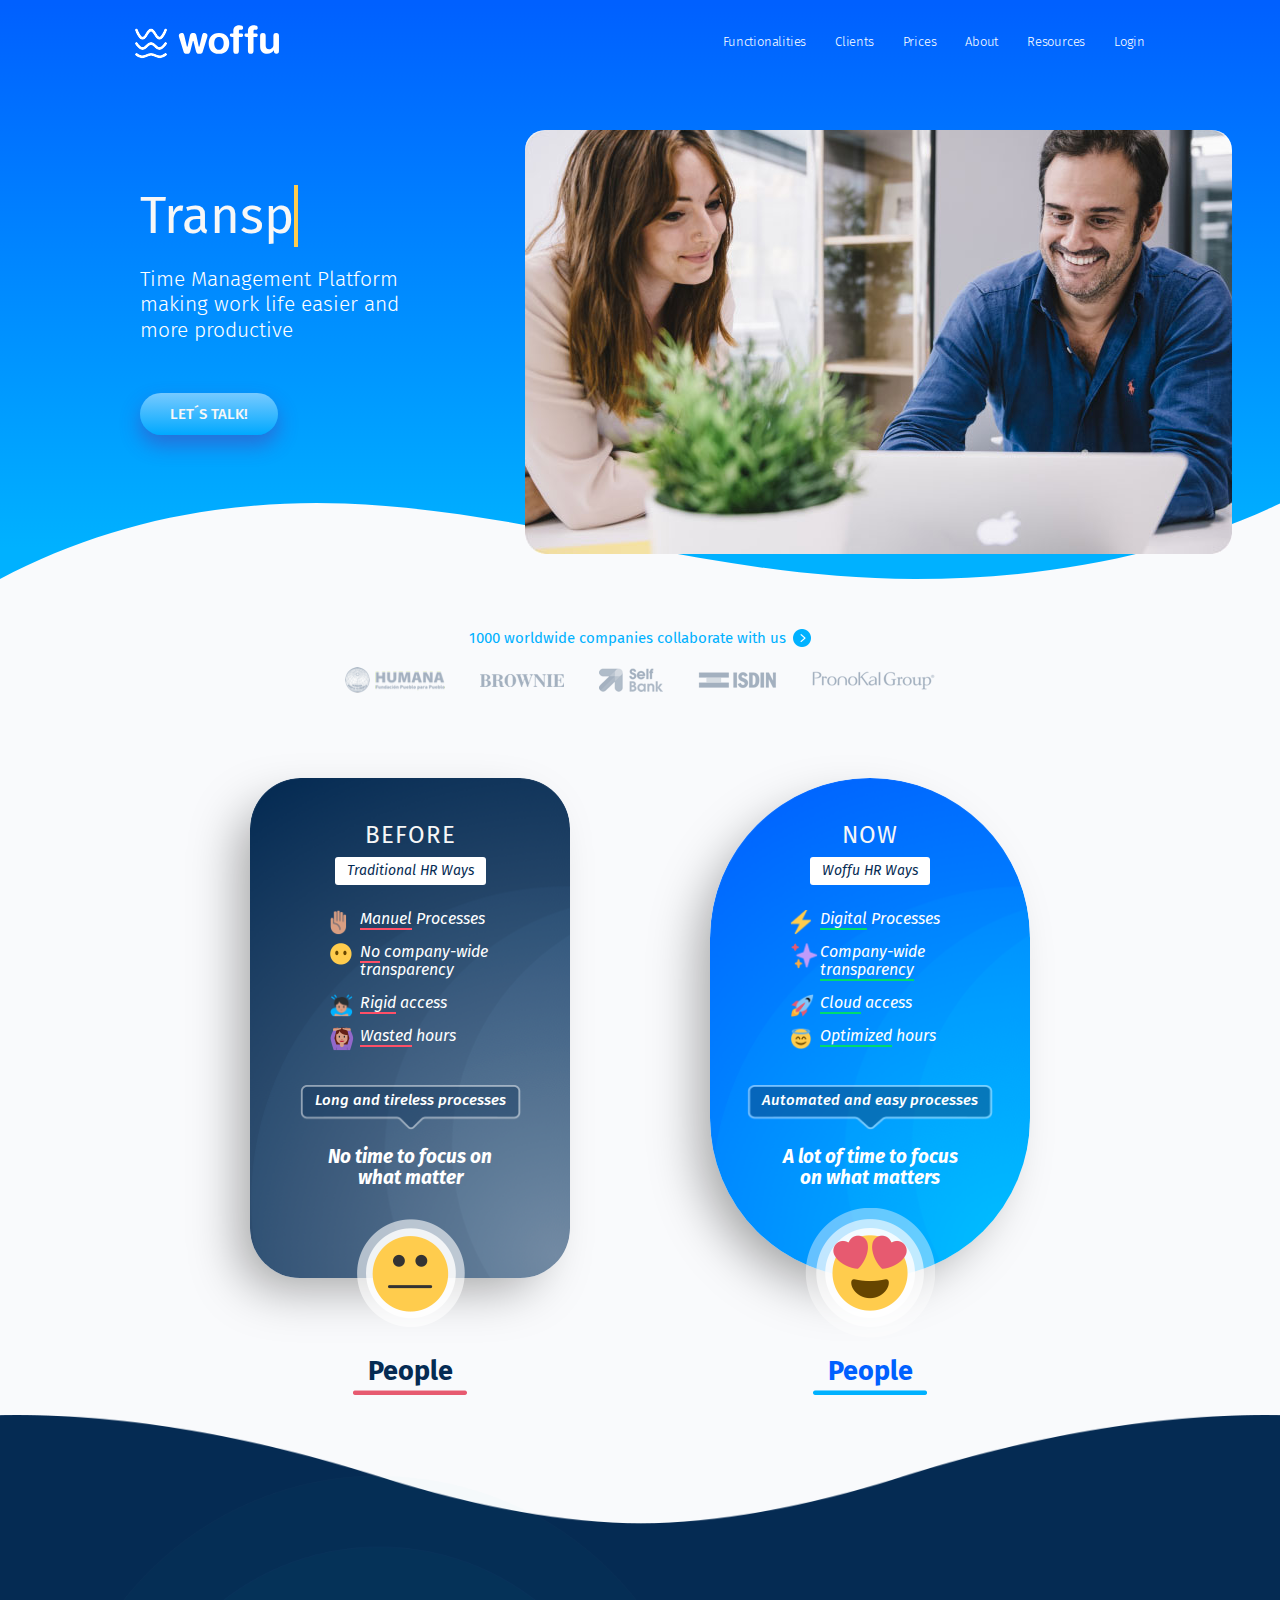
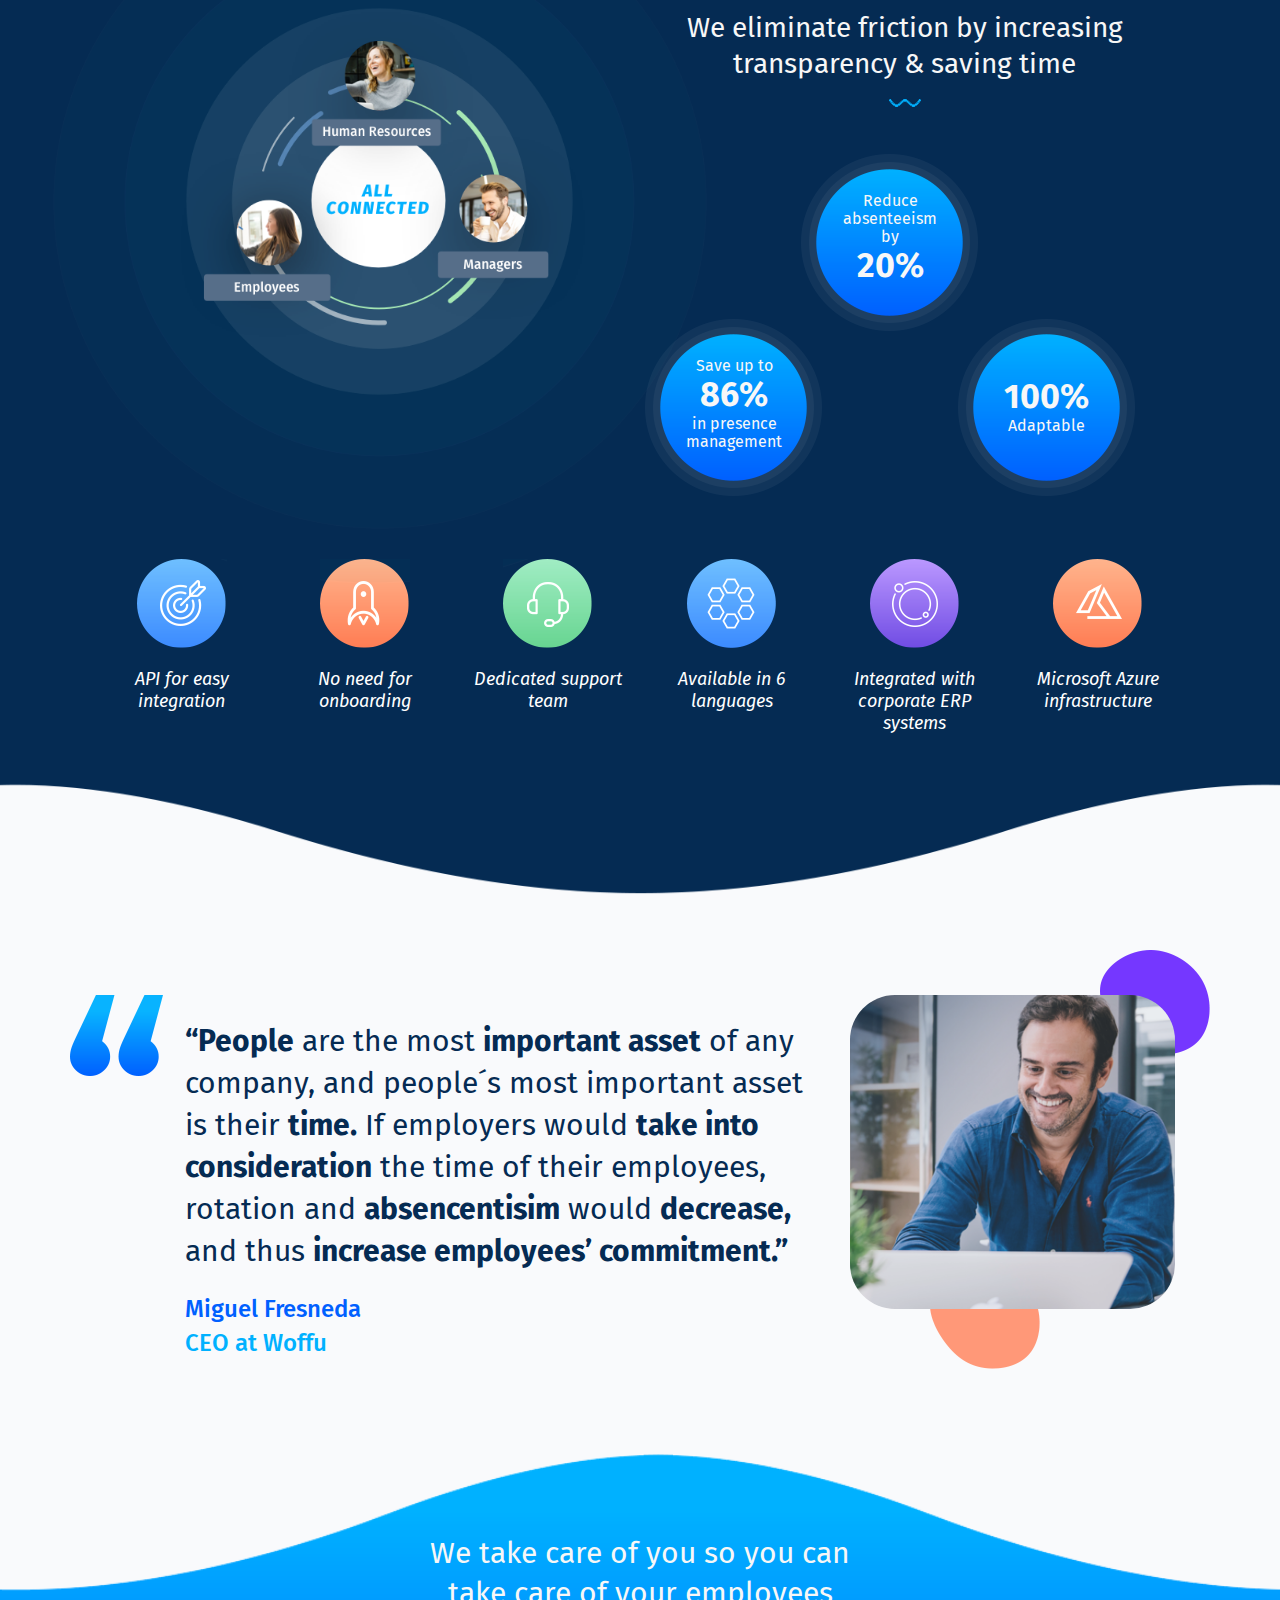
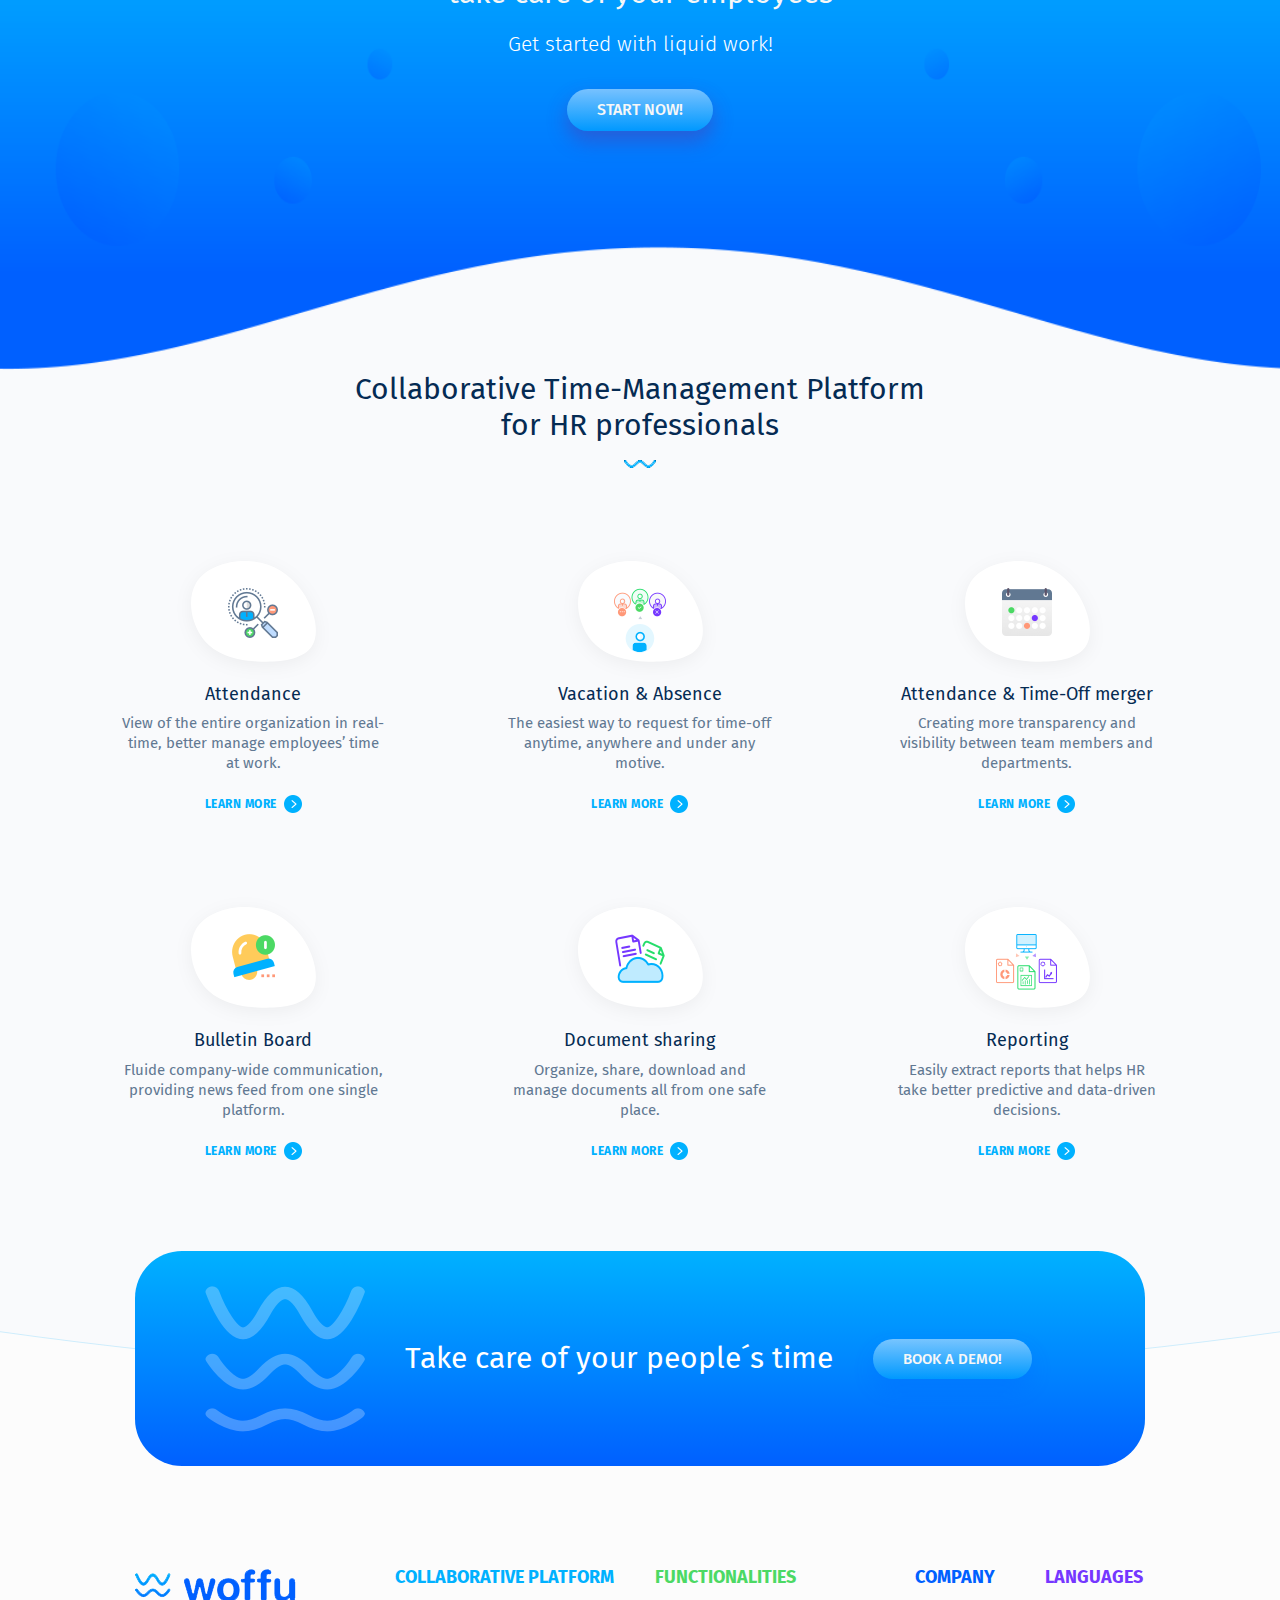
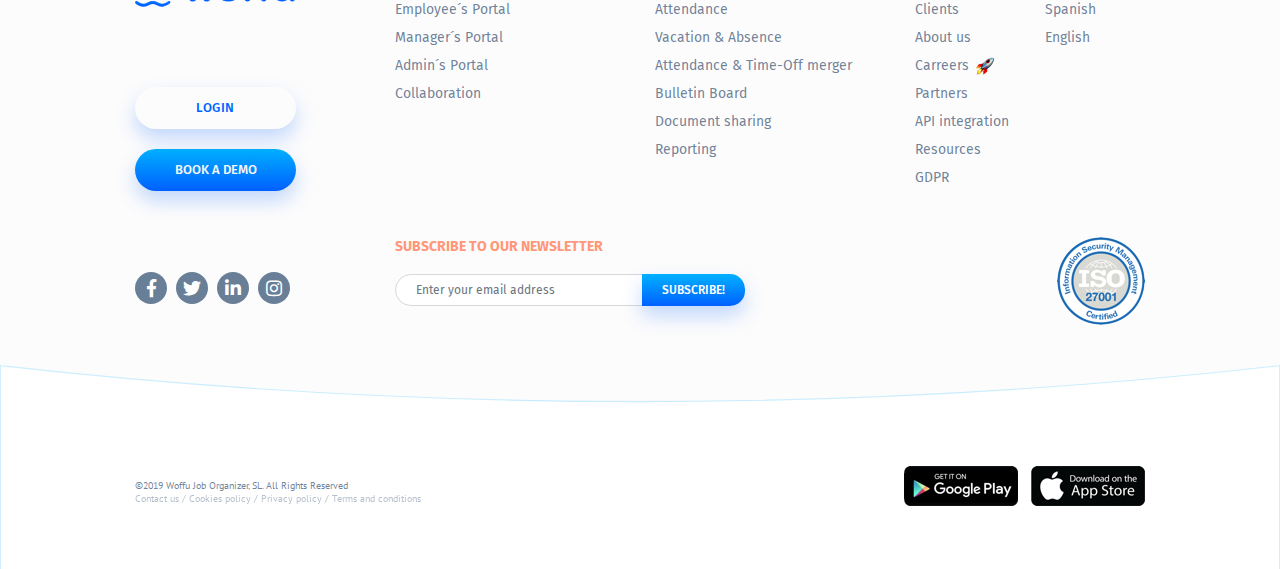
==== commit 4fcb6916: "Cambios en Home platform, las img simples y los fondo con .svg, ahora todos iguales (), listo para p" ====
--- a/index.html
+++ b/index.html
@@ -236,40 +236,76 @@
           <h2>Collaborative Time-Management Platform for HR professionals</h2>
           <div class="row">
             <div class="col-lg-4">
-              <img src="files/home-platform-01.png" alt="" width="160" height="130" />
-              <h3>Attendance</h3>
-              <p>View of the entire organization in real-time, better manage employees’ time at work.</p>
-              <a class="more" href="#">Learn more</a>
-            </div>
-            <div class="col-lg-4">
-              <img src="files/home-platform-02.png" alt="" width="160" height="130" />
-              <h3>Vacation & Absence</h3>
-              <p>The easiest way to request for time-off anytime, anywhere and under any motive.</p>
-              <a class="more" href="#">Learn more</a>
-            </div>
-            <div class="col-lg-4">
-              <img src="files/home-platform-03.png" alt="" width="160" height="130" />
-              <h3>Attendance & Time-Off merger</h3>
-              <p>Creating more transparency and visibility between team members and departments.</p>
-              <a class="more" href="#">Learn more</a>
-            </div>
-            <div class="col-lg-4">
-              <img src="files/home-platform-04.png" alt="" width="160" height="130" />
-              <h3>Bulletin Board</h3>
-              <p>Fluide company-wide communication, providing news feed from one single platform.</p>
-              <a class="more" href="#">Learn more</a>
-            </div>
-            <div class="col-lg-4">
-              <img src="files/home-platform-05.png" alt="" width="160" height="130" />
-              <h3>Document sharing</h3>
-              <p>Organize, share, download and manage documents all from one safe place.</p>
-              <a class="more" href="#">Learn more</a>
-            </div>
-            <div class="col-lg-4">
-              <img src="files/home-platform-06.png" alt="" width="160" height="130" />
-              <h3>Reporting</h3>
-              <p>Easily extract reports that helps HR take better predictive and data-driven decisions.</p>
-              <a class="more" href="#">Learn more</a>
+
+              <div class="item">
+                <div class="img">
+                  <img src="files/home-platform-01.png" alt="" width="50" height="50" />
+                </div><!-- /.img -->
+                <h3>Attendance</h3>
+                <p>View of the entire organization in real-time, better manage employees’ time at work.</p>
+                <a class="more" href="#">Learn more</a>
+              </div><!-- /.item -->
+              
+            </div>
+            <div class="col-lg-4">
+
+              <div class="item">
+                <div class="img">
+                  <img src="files/home-platform-02.png" alt="" width="52" height="65" />
+                </div><!-- /.img -->
+                <h3>Vacation & Absence</h3>
+                <p>The easiest way to request for time-off anytime, anywhere and under any motive.</p>
+                <a class="more" href="#">Learn more</a>
+              </div><!-- /.item -->
+              
+            </div>
+            <div class="col-lg-4">
+
+              <div class="item">
+                <div class="img">
+                  <img src="files/home-platform-03.png" alt="" width="50" height="48" />
+                </div><!-- /.img -->
+                <h3>Attendance & Time-Off merger</h3>
+                <p>Creating more transparency and visibility between team members and departments.</p>
+                <a class="more" href="#">Learn more</a>
+              </div><!-- /.item -->
+              
+            </div>
+            <div class="col-lg-4">
+
+              <div class="item">
+                <div class="img">
+                  <img src="files/home-platform-04.png" alt="" width="43" height="46" />
+                </div><!-- /.img -->
+                <h3>Bulletin Board</h3>
+                <p>Fluide company-wide communication, providing news feed from one single platform.</p>
+                <a class="more" href="#">Learn more</a>
+              </div><!-- /.item -->
+              
+            </div>
+            <div class="col-lg-4">
+              
+              <div class="item">
+                <div class="img">
+                  <img src="files/home-platform-05.png" alt="" width="50" height="49" />
+                </div><!-- /.img -->
+                <h3>Document sharing</h3>
+                <p>Organize, share, download and manage documents all from one safe place.</p>
+                <a class="more" href="#">Learn more</a>  
+              </div><!-- /.item -->
+              
+            </div>
+            <div class="col-lg-4">
+              
+              <div class="item">
+                <div class="img">
+                  <img src="files/home-platform-06.png" alt="" width="61" height="56" />
+                </div><!-- /.img -->
+                <h3>Reporting</h3>
+                <p>Easily extract reports that helps HR take better predictive and data-driven decisions.</p>
+                <a class="more" href="#">Learn more</a>    
+              </div><!-- /.item -->
+              
             </div>
           </div><!-- /.row -->
         </div><!-- /.container -->
@@ -495,14 +531,14 @@
 
       //STICKY HEADER
       $(window).scroll(function() {
-        if ($(window).width() > 991) {
-          if ($(document).scrollTop() > 100) {
+        if ($(window).width() > 991 && $(document).scrollTop() > 100) {
             $('#header').addClass('affix');
-          } else {
-            $('#header').removeClass('affix');
-          }
+        } 
+        else {
+          $('#header').removeClass('affix');
         }
       });
+
     </script>
 
     <!--
--- a/css/style.css
+++ b/css/style.css
@@ -492,10 +492,20 @@
   display: inline-block;
   margin: 0;
   padding: 0;
+  /*wp*/
+  float: none;
+  position: relative !important;
+  left: auto !important;
+  top: auto !important;
 }
 
 #home-client .clients li + li {
   margin-left: 35px;
+}
+
+#home-client .clients a,
+#home-client .clients a img { /*wp*/
+  display: inline;
 }
 
 /* PROCESS */
@@ -503,7 +513,7 @@
   max-width: 920px;
 }
 
-#home-client .process .col-lg-6 {
+#home-client .process > div { 
   padding-left: 70px;
   padding-right: 70px;
 }
@@ -676,13 +686,20 @@
   font-size: 28px;
   line-height: 36px;
   text-align: center;
+  margin-right: 0; 
+  margin-left: 0; 
+}
+
+#home-hr .saving > div { 
+  padding-right: 0;
+  padding-left: 0;
 }
 
 #home-hr .saving img {
   margin-top: -60px;
 }
 
-#home-hr .saving .col-lg-5 {
+#home-hr .saving > div:nth-child(2) { 
   margin-left: -100px;
 }
 
@@ -860,13 +877,43 @@
   font-size: 30px;
   font-weight: 400;
   text-align: center;
-  margin: 0 auto;
+  margin: 0 auto 80px auto;
   max-width: 590px;
   padding-bottom: 25px
 }
 
-#home-platform img {
+#home-platform .row {
+  margin-top: -80px;
+}
+
+#home-platform .item {
+  background: url(../images/home-platform-01.svg) no-repeat 50% 0;
   margin-top: 80px;
+  padding-top: 15px;
+}
+
+#home-platform .row > div:nth-child(1) .item {
+  background-image: url(../images/home-platform-01.svg);
+}
+#home-platform .row > div:nth-child(2) .item {
+  background-image: url(../images/home-platform-02.svg);
+}
+#home-platform .row > div:nth-child(3) .item {
+  background-image: url(../images/home-platform-03.svg);
+}
+#home-platform .row > div:nth-child(4) .item {
+  background-image: url(../images/home-platform-04.svg);
+}
+#home-platform .row > div:nth-child(5) .item {
+  background-image: url(../images/home-platform-05.svg);
+}
+#home-platform .row > div:nth-child(6) .item {
+  background-image: url(../images/home-platform-06.svg);
+}
+
+#home-platform .img {
+  height: 110px;
+  padding-top: 25px;
 }
 
 #home-platform h3 {
@@ -947,6 +994,13 @@
   padding: 45px 0 35px 0;
 }
 
+#about-optimize .row {
+  -webkit-box-align: end;
+  -webkit-align-items: flex-end;
+  -ms-flex-align: end;
+  align-items: flex-end;
+}
+
 #about-optimize h2 {
   font-size: 30px;
   margin-bottom: 40px;
@@ -958,6 +1012,9 @@
   max-width: 506px;
 }
 
+#about-optimize .img {
+  margin-bottom: 26px;
+}
 
 /* NUMBERS -------------------------------------------------------------------*/
 #about-numbers {
@@ -1049,6 +1106,7 @@
   width: 50%;
 }
 
+#about-founders .img + h3, /*wp*/
 #about-founders li h3 {
   color: #fff;
   font-size: 25px;
@@ -1092,6 +1150,7 @@
   display: inline-block;
   margin: 0;
   padding: 0 35px;
+  position: initial !important; /*wp*/
 }
 
 #about-family li:nth-child(1) {
@@ -1116,6 +1175,7 @@
   line-height: 26px;
   margin-left: 10px; 
   padding-right: 30px;
+  text-transform: uppercase; 
 }
 
 
@@ -1712,7 +1772,7 @@
 /* NUMBERS -------------------------------------------------------------------*/
 #about-numbers.pricing {
   background: url(../images/pricing-numbers.svg) no-repeat 50% 0;
-  background-size: 100% 101%; /*y*/
+  background-size: 100% 101%; 
   color: #0060ff;
   margin-bottom: -205px;
   padding-bottom: 175px;
@@ -1744,7 +1804,7 @@
 }
 
 #clients-hero .article {
-  max-width: 630px;
+  max-width: 100%; 
 }
 
 #clients-hero p {
@@ -1773,6 +1833,7 @@
 }
 
 /* NAV -------------------------------*/
+#clients ul.vc_tta-tabs-list,
 #clients ul.nav {
   display: block;
   list-style: none outside none;
@@ -1780,15 +1841,18 @@
   text-align: center;
 }
 
+#clients .vc_tta-tabs-list li,
 #clients .nav li {
   display: inline-block;
   list-style: none outside none;
 }
 
+#clients .vc_tta-tabs-list li + li,
 #clients .nav li + li {
   margin-left: 30px;
 }
 
+#clients .vc_tta-tabs-list a,
 #clients .nav a {
   background: url(../images/clients-right.svg) no-repeat 98% 50%;
   color: #d8d8d8;
@@ -1801,6 +1865,8 @@
   padding: 0 30px 0 0;
 }
 
+#clients .vc_tta-tabs-list a:hover,
+#clients .vc_tta-tabs-list .vc_active a,
 #clients .nav a:hover,
 #clients .nav a.active {
   background-image: url(../images/clients-down.svg);
@@ -1816,14 +1882,14 @@
 }
 
 /* ROWS -------------------------------*/
-#clients .row {
+#clients .client-row {
   margin-top: -60px;
   margin-left: auto;
   margin-right: auto;
   max-width: 730px;
 }
 
-#clients .row .col-lg-6 {
+#clients .client-row > div {
   padding: 0 20px;
 }
 
@@ -1896,7 +1962,7 @@
   text-align: center;
 }
 
-#clients-teams .row {
+#clients-teams .row-team { 
   border: 1px solid #fff;
   margin-right: 0;
   margin-left: 0;
@@ -1905,7 +1971,7 @@
   border-radius: 25px;
 }
 
-#clients-teams .row .col-lg-4 {
+#clients-teams .row-team > div { 
   padding: 0;
 }
 
@@ -1920,16 +1986,16 @@
   position: relative;
 }
 
-#clients-teams .row .col-lg-4:nth-child(1) .team,
-#clients-teams .row .col-lg-4:nth-child(2) .team,
-#clients-teams .row .col-lg-4:nth-child(3) .team {
+#clients-teams .row-team > div:nth-child(1) .team,
+#clients-teams .row-team > div:nth-child(2) .team,
+#clients-teams .row-team > div:nth-child(3) .team { 
   border-top: none;
 }
 
-#clients-teams .row .col-lg-4:nth-child(1) .team,
-#clients-teams .row .col-lg-4:nth-child(2) .team,
-#clients-teams .row .col-lg-4:nth-child(4) .team,
-#clients-teams .row .col-lg-4:nth-child(5) .team {
+#clients-teams .row-team > div:nth-child(1) .team,
+#clients-teams .row-team > div:nth-child(2) .team,
+#clients-teams .row-team > div:nth-child(4) .team,
+#clients-teams .row-team > div:nth-child(5) .team { 
   border-right: 1px solid #fff;
 }
 
@@ -1964,7 +2030,10 @@
   text-align: center;
 }
 
-#clients-teams .footer .btn-primary {
+#clients-teams .footer.btn-primary { /*wp*/
+  margin-left: auto;
+  margin-right: auto;
+  display: inherit;
 }
 
 
@@ -1973,10 +2042,6 @@
   background: url(../images/clients-press.svg) no-repeat 50% 100%;
   padding-top: 80px;
   padding-bottom: 140px;
-}
-
-#clients-press .carousel {
-  
 }
 
 #clients-press .carousel-indicators {
@@ -2179,7 +2244,7 @@
 
 #carreers-hero .inner {
   background: url(../images/carreers-hero.svg) no-repeat 50% 0;
-  background-size: 100% auto;
+  background-size: 100% 272px;
   padding-top: 80px;
   padding-bottom: 320px;
 }
@@ -2192,12 +2257,14 @@
 
 /* CARREERS ----------------------------------------------------------------*/
 #carreers {
+  padding-bottom: 140px;
+  background: url(../images/carreers.svg) no-repeat 50% 100%;
 }
 
 #carreers h2 {
   font-size: 30px;
   line-height: 1;
-  margin-bottom: 10px;
+  margin-bottom: 15px;
   text-align: center;
 }
 
@@ -2241,10 +2308,11 @@
   -webkit-border-radius: 25px;
   -moz-border-radius: 25px;
   border-radius: 25px;
+  box-shadow: 0 4px 17px 0 #00b1ff1e; 
 }
 
 #carreers .positions .location  {
-  background: url(../images/icon-location.svg) no-repeat 35px 50%;
+  background: url(../images/icon-location.svg) no-repeat 40px 50%;
   border-left: 2px solid rgba(0, 177, 255, 0.2);
   padding-left: 70px;
 }
@@ -2282,8 +2350,45 @@
 }
 
 
-
-
+/* CARRIER-PERKS -------------------------------------------------------------*/
+#carreers-perks {
+  background: url(../images/carreers-perks.svg) no-repeat 50% 0;
+  background-size: 100% 100%;
+  margin-bottom: -220px;
+  padding: 110px 0 235px 0;
+}
+
+#carreers-perks .container {
+  max-width: 960px;
+}
+
+#carreers-perks h2 {
+  color: #000;
+  font-size: 28px;
+  text-align: center;
+  margin: 0 auto 80px auto;
+  max-width: 425px;
+}
+
+#carreers-perks .img {
+  text-align: right;
+}
+
+#carreers-perks .perk {
+  color: #617892;
+  font-size: 21px;
+  margin-top: 40px;
+  max-width: 205px;
+}
+
+#carreers-perks .row .row {
+  margin-top: -40px;
+}
+
+#carreers-perks .perk .img {
+  margin-bottom: 10px;
+  text-align: left;
+}
 
 
 /*
@@ -2365,7 +2470,7 @@
 /* TOP -----------------------------------------------------------------------*/
 #footer .top {
   background: url(../images/footer.svg) no-repeat 50% 0;
-  background-size: 100% 101%; /*y*/
+  background-size: 100% 101%; 
   padding: 100px 0 75px 0;
 }
 
--- a/css/style-responsive.css
+++ b/css/style-responsive.css
@@ -248,7 +248,7 @@
   margin-top: 0;
 }
 
-#home-hr .saving .col-lg-5 {
+#home-hr .saving > div:nth-child(2) { /*y*/
   margin-left: 0;
 }
 
@@ -287,6 +287,10 @@
 
 #home-hr .items > div {
   margin-top: 25px;
+  /*wp*/
+  -ms-flex: 0 0 50%;
+  flex: 0 0 50%;
+  max-width: 50%;
 }
 
 #home-hr .items > div:nth-child(1),
@@ -347,9 +351,16 @@
   padding-top: 0;
 }
 
-#home-platform img {
-  margin: 50px auto 0 auto;
-  padding-top: 0;
+#home-platform h2 {
+  margin-bottom: 50px;
+}
+
+#home-platform .row {
+  margin-top: -40px;
+}
+
+#home-platform .item {
+  margin-top: 40px;
 }
 
 
@@ -449,6 +460,7 @@
   width: 100%;
 }
 
+#about-founders .row > div:nth-child(2),
 #about-founders ul li:nth-child(2) {
   margin-top: 60px;
 }
@@ -558,7 +570,7 @@
 #function-hero .article {
   margin: 0 auto;
   padding: 0;
-  max-width: 290px;
+  /*max-width: 290px;*/ /*wp*/
 }
 
 #function-hero .btn {
@@ -864,13 +876,13 @@
   padding-bottom: 30px;
 }
 
-#clients-teams .row {
+#clients-teams .row-team {
   max-width: 310px;
   margin-left: auto;
   margin-right: auto;
 }
 
-#clients-teams .row .col-lg-4:first-child .team {
+#clients-teams .row-team > div:first-child .team {
   border: none;
 }
 
@@ -881,7 +893,7 @@
   position: static;
 }
 
-#clients-teams .row .col-lg-4:nth-child(1) .team {
+#clients-teams .row-team > div:nth-child(1) .team {
   border-top: none !important;
 }
 
@@ -1005,23 +1017,83 @@
 */
 
 /* HERO ----------------------------------------------------------------------*/
+#carreers-hero {
+  background: url(../images/carreers-hero.jpg) no-repeat 25% 100%;
+}
+
 #carreers-hero .inner {
   background-image: url(../images/carreers-hero-sm.svg);
-  background-size: 100% auto;
+  background-size: 100% 270px;
   padding-top: 80px;
-  padding-bottom: 320px;
-}
-
-
-
-/* CARREERS ----------------------------------------------------------------*/
+  padding-bottom: 360px;
+}
+
+#carreers-hero h1 {
+  margin-left: auto;
+  margin-right: auto;
+  max-width: 289px;
+  font-size: 38px;
+}
+
+.hero .article .btn {
+  font-size: 13px;
+  line-height: 35px;
+  margin-top: 0;
+}
+
+
+/* CARREERS ------------------------------------------------------------------*/
+#carreers {
+  padding-bottom: 120px;
+  background: url(../images/carreers.svg) no-repeat 50% 95%;
+  background-size: 80% auto;
+}
+
+#carreers .container {
+  max-width: 410px;
+}
+
+
+#carreers .intro {
+  margin: 0 auto 20px auto;
+}
+
 #carreers .labels > .col-lg-6:nth-child(2),
 #carreers .positions > .col-lg-5 {
   display: none;
 }
 
-
-
+#carreers .position, #carreers .location {
+  padding: 15px 0 15px 20px;
+}
+
+#carreers .positions,
+#carreers .positions .link a {
+  font-size: 14px;
+}
+
+
+/* CARREERS-PERKS ------------------------------------------------------------*/
+#carreers-perks {
+  background: url(../images/carreers-perks.svg) no-repeat 50% 0;
+  background-size: auto 100%;
+  margin-top: -60px;
+  margin-bottom: -280px;
+  padding: 110px 0 316px 0;
+}
+
+#carreers-perks .container {
+  max-width: 410px;
+}
+
+#carreers-perks h2 {
+  margin-bottom: 40px;
+}
+
+#carreers-perks .img {
+  margin-top: 40px;
+  text-align: center;
+}
 
 /*
 --------------------------------------------------------------------------------
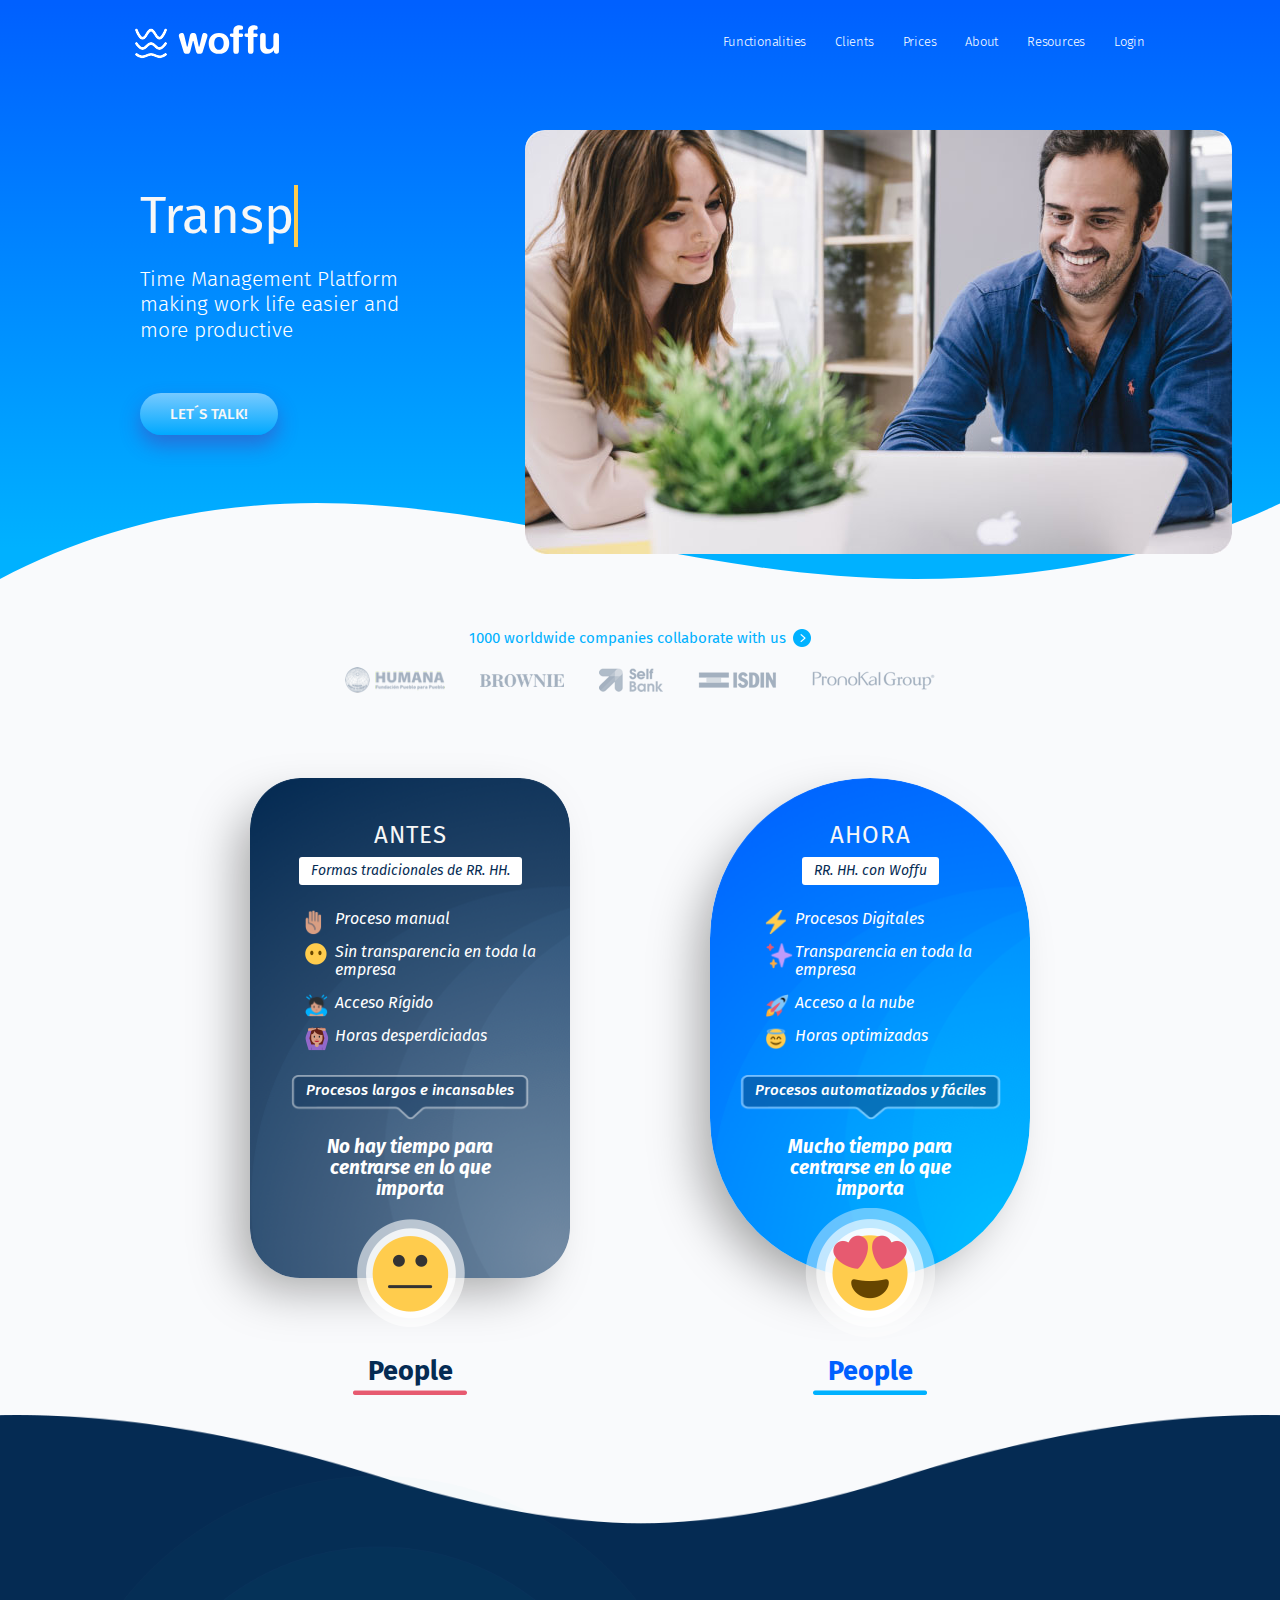
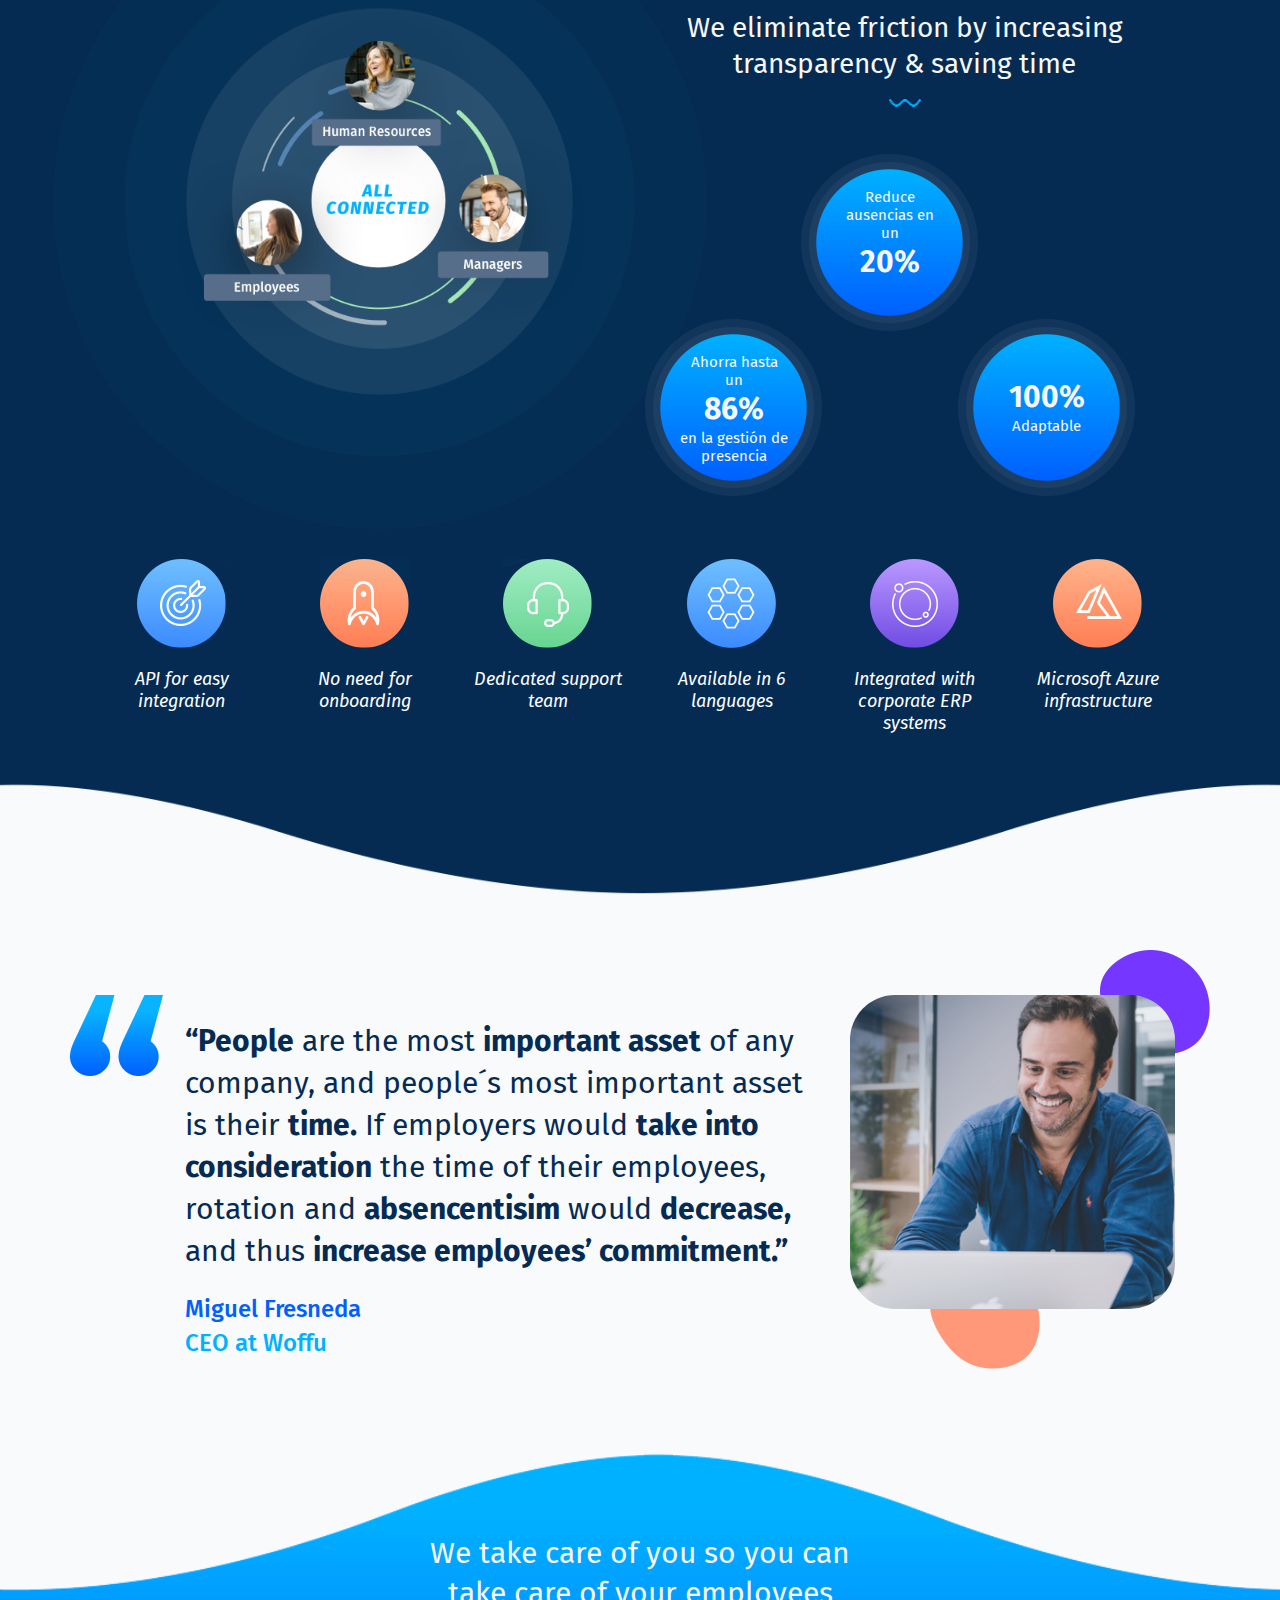
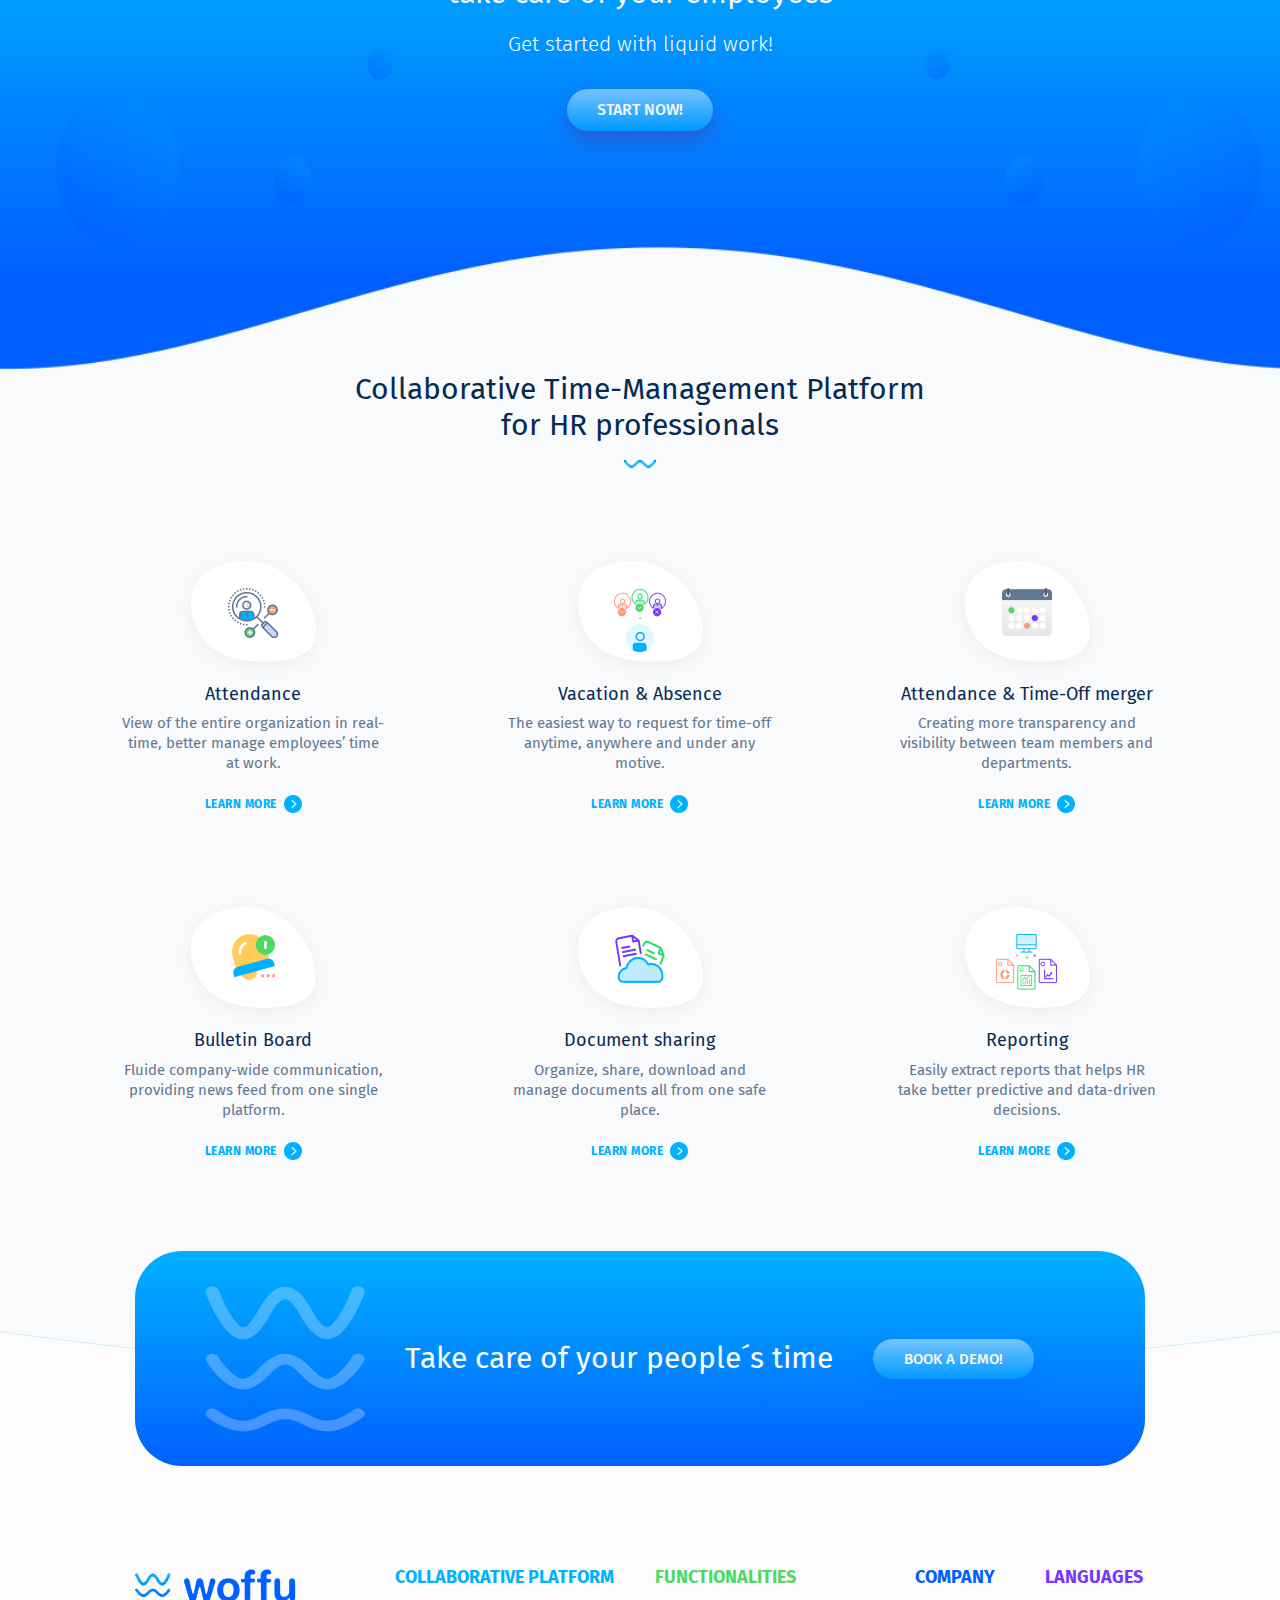
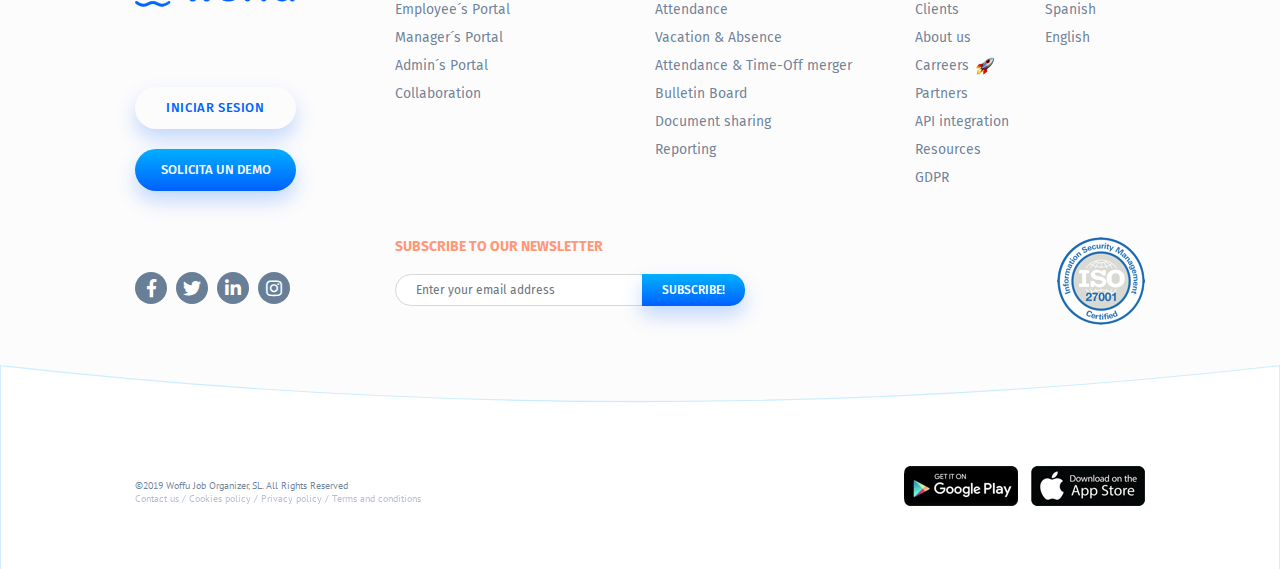
==== commit 112cb642: "Review" ====
--- a/index.html
+++ b/index.html
@@ -115,21 +115,21 @@
             </ul>
           </div><!-- /.client-list -->
 
-          <div class="row process">
+          <div class="row row-eq-height process">
             <div class="col-lg-6">
 
               <div class="before">
                 <div class="inner">
-                  <h3>BEFORE</h3>
-                  <h4>Traditional HR Ways</h4>
-                  <ul>
-                    <li><img src="files/home-client-before-01.png" alt="" width="17" height="26" /> <u>Manuel</u> Processes</li>
-                    <li><img src="files/home-client-before-02.png" alt="" width="22" height="22" /> <u>No</u> company-wide transparency</li>
-                    <li><img src="files/home-client-before-03.png" alt="" width="24" height="24" /> <u>Rigid</u> access</li>
-                    <li><img src="files/home-client-before-04.png" alt="" width="24" height="24" /> <u>Wasted</u> hours</li>
-                  </ul>
-                  <p>Long and tireless processes</p>
-                  <p>No time to focus on what matter</p>
+                  <h3>Antes</h3>
+                  <h4>Formas tradicionales de RR. HH.</h4>
+                  <ul>
+                    <li><img src="files/home-client-before-01.png" alt="" width="17" height="26" /> Proceso manual</li>
+                    <li><img src="files/home-client-before-02.png" alt="" width="22" height="22" /> Sin transparencia en toda la empresa</li>
+                    <li><img src="files/home-client-before-03.png" alt="" width="24" height="24" /> Acceso Rígido</li>
+                    <li><img src="files/home-client-before-04.png" alt="" width="24" height="24" /> Horas desperdiciadas</li>
+                  </ul>
+                  <p>Procesos largos e incansables</p>
+                  <p>No hay tiempo para centrarse en lo que importa</p>
                 </div>
                 <h2>People</h2>
               </div><!-- /.before -->
@@ -139,16 +139,16 @@
 
               <div class="now">
                 <div class="inner">
-                  <h3>NOW</h3>
-                  <h4>Woffu HR Ways</h4>
-                  <ul>
-                    <li><img src="files/home-client-now-01.png" alt="" width="22" height="26" /> <u>Digital</u> Processes</li>
-                    <li><img src="files/home-client-now-02.png" alt="" width="28" height="27" /> Company-wide <u>transparency</u></li>
-                    <li><img src="files/home-client-now-03.png" alt="" width="25" height="25" /> <u>Cloud</u> access</li>
-                    <li><img src="files/home-client-now-04.png" alt="" width="22" height="23" /> <u>Optimized</u> hours</li>
-                  </ul>
-                  <p>Automated and easy processes</p>
-                  <p>A lot of time to focus on what matters</p>
+                  <h3>Ahora</h3>
+                  <h4>RR. HH. con Woffu</h4>
+                  <ul>
+                    <li><img src="files/home-client-now-01.png" alt="" width="22" height="26" /> Procesos Digitales</li>
+                    <li><img src="files/home-client-now-02.png" alt="" width="28" height="27" /> Transparencia en toda la empresa</li>
+                    <li><img src="files/home-client-now-03.png" alt="" width="25" height="25" /> Acceso a la nube</li>
+                    <li><img src="files/home-client-now-04.png" alt="" width="22" height="23" /> Horas optimizadas</li>
+                  </ul>
+                  <p>Procesos automatizados y fáciles</p>
+                  <p>Mucho tiempo para centrarse en lo que importa</p>
                 </div>
                 <h2>People</h2>
               </div><!-- /.now -->
@@ -168,8 +168,8 @@
             <div class="col-lg-5">
               <h2>We eliminate friction by increasing transparency & saving time</h2>
               <ul>
-                <li>Reduce absenteeism by <b>20%</b></li>
-                <li>Save up to <b>86%</b> in presence management</li>
+                <li>Reduce ausencias en un<b>20%</b></li>
+                <li>Ahorra hasta un <b>86%</b> en la gestión de presencia</li>
                 <li><b>100%</b> Adaptable</li>
               </ul>
             </div>
@@ -335,9 +335,9 @@
                 <img src="files/footer-logo.png" alt="woffu" width="161" height="38" />
               </a>
               <form>
-                <button class="btn btn-light" type="submit">login</button>
+                <button class="btn btn-light" type="submit">Iniciar sesion</button>
               </form>
-              <a class="btn btn-primary" href="#">BOOK A DEMO</a>
+              <a class="btn btn-primary" href="#">Solicita un demo</a>
               <div class="social d-lg-none">
                 <ul>
                   <li><a href="#" class="fab fa-facebook-f"></a></li>
--- a/css/style.css
+++ b/css/style.css
@@ -278,7 +278,8 @@
   display: block;
 }
 
-#header > nav .dropdown .dropdown-menu {
+#header > nav .dropdown .dropdown-menu,
+#header > nav .dropdown .sub-menu {
   background: #006cff;
   min-width: 250px;
   padding: 15px  20px;
@@ -288,10 +289,13 @@
   box-shadow: 0 3px 31px 0 #00000016, 0 3px 31px 0 #00000012;
 }
 
-#header.affix  > nav .dropdown .dropdown-menu {
+#header.affix  > nav .dropdown .dropdown-menu,
+#header.affix  > nav .dropdown .sub-menu {
   background: #fff;
 }
 
+#header > nav .dropdown .submenu,
+#header > nav .dropdown .sub-menu li,
 #header > nav .dropdown .dropdown-menu ul,
 #header > nav .dropdown .dropdown-menu ul li {
   display: block;
@@ -300,7 +304,8 @@
   padding: 0;
 }
 
-#header > nav .dropdown .dropdown-menu a {
+#header > nav .dropdown .dropdown-menu a,
+#header > nav .dropdown .sub-menu a {
   color: #f7f7f7;
   display: block;
   font-size: 13px;
@@ -311,7 +316,8 @@
   padding: 0; 
 }
 
-#header.affix  > nav .dropdown .dropdown-menu a {
+#header.affix  > nav .dropdown .dropdown-menu a,
+#header.affix  > nav .dropdown .sub-menu a {
   color: #617892;
 }
 
@@ -576,7 +582,7 @@
 
 #home-client .process ul {
   list-style: none outside none;
-  margin: 0 75px 0 80px;
+  margin: 0 15px 0 55px;
   padding: 0;
   text-align: left;
 }
@@ -616,7 +622,7 @@
   font-weight: 500;
   font-style: italic;
   line-height: 30px;
-  margin-top: 25px;
+  margin-top: 15px;
   padding: 0 15px 15px 15px;
   
   -webkit-border-radius: 5px;
@@ -730,11 +736,11 @@
 #home-hr .saving li {
   background: url(../images/home-hr-saving.png) no-repeat 50% 50%;
   color: #f7f7f7;
-  font-size: 16px;
+  font-size: 15px;
   line-height: 18px;
   margin: 0;
   height: 180px;
-  padding: 40px;
+  padding: 36px;
   text-align: center;
   width: 180px;
   
@@ -757,9 +763,10 @@
   padding-top: 60px;
 }
 
-#home-hr .saving li b {
+#home-hr .saving li b,
+#home-hr .saving li strong {
   display: block;
-  font-size: 34px;
+  font-size: 30px;
   font-weight: 700;
   line-height: 40px;
 }
@@ -1369,6 +1376,9 @@
 }
 
 #function-success .container {
+  background: url(../images/function-success-l.svg) no-repeat 0 50%,
+               url(../images/function-success-r.svg) no-repeat 100% 50%;
+ background-size: auto 75%; 
   max-width: 1120px;
 }
 
@@ -1383,15 +1393,11 @@
 }
 
 #function-success .success-l {
-  background: url(../images/function-success-l.svg) no-repeat 0 0;
-  background-size: auto 100%; 
   margin-right: auto;
   padding: 83px 64px 107px 124px;
 }
 
 #function-success .success-r {
-  background: url(../images/function-success-r.svg) no-repeat 100% 0;
-  background-size: auto 100%; 
   margin-left: auto;
   padding: 83px 124px 107px 64px;
 }
@@ -1400,7 +1406,8 @@
   margin-bottom: 0;
 }
 
-#function-success .success p b {
+#function-success .success p b,
+#function-success .success p strong {
   font-size: 40px;
   font-weight: 500;
 }
@@ -1482,13 +1489,18 @@
   width: 100px;
 }
 
-#function-others .content b {
+#function-others .content b,
+#function-others .content strong {
   color: #052b53;
   display: block;
   font-size: 18px;
   font-weight: 400;
   line-height: 24px;
   margin-bottom: 7px;
+}
+
+#function-others .content span {
+  display: block;
 }
 
 #function-others .content .more {
@@ -1549,20 +1561,11 @@
 /* PRICING ---------------------------------------------------------------------*/
 
 #pricing {
-  /*background: url(../images/pricing.svg) no-repeat 50% 100%;
-  background-size: 100% 250px;*/
   background: url(../images/pricing-l.svg) no-repeat 5% 350px,
               url(../images/pricing-r.svg) no-repeat 95% 350px;
-  /*border-bottom: 1px solid #d6f0fc;*/
   margin-top: -245px;
-  /*padding-bottom: 110px;*/
-  text-align: center;
-}
-
-#pricing > .footer {
-  background: url(../images/pricing.svg) no-repeat 50% 100%;
-  background-size: 100% auto;
-  height: 100px;
+  padding-bottom: 60px;
+  text-align: center;
 }
 
 #pricing .container {
@@ -1597,12 +1600,12 @@
 
 #pricing .panel {
   background: #fff;
+  border-radius: 25px;
   color: #617892;
-  padding: 25px 40px;
   margin-left: auto;
   margin-right: auto;
   max-width: 392px;
-  border-radius: 25px;
+  padding: 25px 40px;
   box-shadow: 0 3px 6px 0 #00000019, 0 3px 6px 0 #00000019;
 }
 
@@ -1629,7 +1632,8 @@
   line-height: 1.38;
 }
 
-#pricing .panel .price b {
+#pricing .panel .price b,
+#pricing .panel .price strong {
   display: block;
   font-size: 67px;
   font-weight: 300;
@@ -1953,6 +1957,14 @@
   padding: 130px 0 100px 0;
 }
 
+#clients-teams > div {
+  background: url(../images/clients-teams-t.png) no-repeat 50% 25px;
+}
+
+#clients-teams .container {
+  max-width: 955px;
+}
+
 #clients-teams h2 {
   background: url(../images/hr.svg) no-repeat 50% 100%;
   color: #ffffff;
@@ -2030,12 +2042,18 @@
   text-align: center;
 }
 
+#clients-teams .footer.btn-primary, /*wp*/
+#clients-teams .footer .btn-primary {
+  background-image: -webkit-linear-gradient(#00afff, #0060ff);
+  background-image: -o-linear-gradient(#00afff, #0060ff);
+  background-image: linear-gradient(#00afff, #0060ff);
+}
+
 #clients-teams .footer.btn-primary { /*wp*/
   margin-left: auto;
   margin-right: auto;
-  display: inherit;
-}
-
+  display: table;
+}
 
 /* CLIENTS-PRESS -------------------------------------------------------------*/
 #clients-press {
@@ -2242,7 +2260,7 @@
   padding-bottom: 0; 
 }
 
-#carreers-hero .inner {
+#carreers-hero > div {
   background: url(../images/carreers-hero.svg) no-repeat 50% 0;
   background-size: 100% 272px;
   padding-top: 80px;
@@ -2271,82 +2289,86 @@
 #carreers .intro {
   background: url(../images/hr.svg) no-repeat 50% 100%;
   font-size: 15px;
-  line-height: 1.4;
+  line-height: 20px;
   margin: 0 auto 45px auto;
   max-width: 606px;
   padding-bottom: 25px;
   text-align: center;
 }
 
-#carreers .labels, 
-#carreers .positions { 
-  margin-left: 0;
-  margin-right: 0;
-}
-
-#carreers .labels > div , 
-#carreers .positions > div { 
-  padding-left: 0;
-  padding-right: 0;
-}
-
-
-#carreers .labels {
+#carreers .positions {
   color: #052b53;
   font-size: 15px;
+  line-height: 1.6;
+}
+
+#carreers .positions .labels {
+  overflow: hidden;
+  padding: 15px 0;
+}
+
+#carreers .positions .labels strong {
+  float: left;
+  padding-left: 45px;
+  width: 62%;
+}
+
+#carreers .positions .labels strong + strong {
+  float: right;
+  padding-left: 40px;
+  width: 38%;
+}
+
+#carreers .positions .labels,
+#carreers .positions .labels strong {
   font-weight: 500;
-  line-height: 1.6;  
-}
-
-#carreers .position,
-#carreers .location  {
-  padding: 15px 0 15px 45px;
-}
-
-#carreers .positions {
+}
+
+#carreers .positions ul {
   border: 2px solid rgba(0, 177, 255, 0.2);
+  list-style: none outside none;
+  margin: 0;
+  padding: 0;
   -webkit-border-radius: 25px;
   -moz-border-radius: 25px;
   border-radius: 25px;
   box-shadow: 0 4px 17px 0 #00b1ff1e; 
 }
 
-#carreers .positions .location  {
-  background: url(../images/icon-location.svg) no-repeat 40px 50%;
+#carreers .positions ul li {
+  list-style: none outside none;
+  margin: 0;
+  padding: 0;
+  overflow: hidden;
+}
+
+#carreers .positions ul li + li {
+  border-top: 2px solid rgba(0, 177, 255, 0.2);
+}
+
+#carreers .positions ul a {
+  color: #052b53;
+  display: block;
+}
+
+#carreers .positions ul strong {
+  font-weight: 300;
+  display: block;
+  float: left;
+  height: 100%;
+  padding: 15px 0;
+  padding-left: 45px;
+  width: 62%;
+}
+
+#carreers .positions ul strong + strong {
+  background: url(../images/icon-location.svg) no-repeat 40px 50%,
+              url(../images/icon-right.svg) no-repeat 90% 50%;
   border-left: 2px solid rgba(0, 177, 255, 0.2);
-  padding-left: 70px;
-}
-
-#carreers .positions .position,
-#carreers .positions .location,
-#carreers .positions .link {
-  border-top: 2px solid rgba(0, 177, 255, 0.2);
-}
-
-#carreers .positions > div:nth-child(1) .position,
-#carreers .positions > div:nth-child(2) .location,
-#carreers .positions > div:nth-child(3) .link {
-  border-top: none;
-}
-
-#carreers .positions,
-#carreers .positions .link a {
-  color: #052b53;
-  font-weight: 300;
-  font-size: 15px;
-  line-height: 1.6;
-}
-
-#carreers .positions .link {
   height: 100%;
-}
-
-#carreers .positions .link a {
-  background: url(../images/icon-right.svg) no-repeat 0 50%;
-  display: block;
-  height: 100%;
-  width: 100%;
-  text-indent: -9999px;
+  padding-left: 65px;
+  padding-right: 80px;
+  width: 38%;
 }
 
 
@@ -2379,6 +2401,13 @@
   font-size: 21px;
   margin-top: 40px;
   max-width: 205px;
+}
+
+#carreers-perks .perk h6 {
+  color: #617892;
+  font-size: 21px;
+  margin: 0;
+  padding: 0;
 }
 
 #carreers-perks .row .row {
@@ -2492,8 +2521,10 @@
 
 #footer .btn-light {
   font-size: 13px;
+  line-height: 20px;
+  padding: 11px 15px;
   margin-bottom: 20px;
-  width: 161px;
+  min-width: 161px;
 
   -webkit-box-shadow: 0 10px 20px 0 rgba(0,96,255,0.23);
   box-shadow: 0 10px 20px 0 rgba(0,96,255,0.23);
@@ -2501,7 +2532,9 @@
 
 #footer .btn-primary {
   font-size: 13px;
-  width: 161px;
+  line-height: 20px;
+  padding: 11px 15px;
+  min-width: 161px;
   background: #0060ff;
   background: -moz-linear-gradient(top, rgba(0,175,255,1) 0%, rgba(0,96,255,1) 100%);
   background: -webkit-linear-gradient(top, rgba(0,175,255,1) 0%,rgba(0,96,255,1) 100%);
--- a/css/style-responsive.css
+++ b/css/style-responsive.css
@@ -626,6 +626,10 @@
   padding-bottom: 120px;
 }
 
+#function-success .container {
+  background: none;
+}
+
 #function-success h2 {
   margin-bottom: 0;
 }
@@ -687,7 +691,6 @@
 }
 
 #function-others .content .more {
-  display: block;
   font-size: 12px;
   font-weight: 500;
   letter-spacing: 0.5px;
@@ -1021,7 +1024,7 @@
   background: url(../images/carreers-hero.jpg) no-repeat 25% 100%;
 }
 
-#carreers-hero .inner {
+#carreers-hero > div {
   background-image: url(../images/carreers-hero-sm.svg);
   background-size: 100% 270px;
   padding-top: 80px;
@@ -1044,33 +1047,43 @@
 
 /* CARREERS ------------------------------------------------------------------*/
 #carreers {
-  padding-bottom: 120px;
   background: url(../images/carreers.svg) no-repeat 50% 95%;
   background-size: 80% auto;
+  padding-bottom: 120px;
 }
 
 #carreers .container {
   max-width: 410px;
 }
 
-
 #carreers .intro {
   margin: 0 auto 20px auto;
 }
 
-#carreers .labels > .col-lg-6:nth-child(2),
-#carreers .positions > .col-lg-5 {
+#carreers .positions {
+  font-size: 14px;
+}
+
+#carreers .positions .labels strong {
+  padding-left: 20px;
+  width: 100%;
+}
+
+#carreers .positions .labels strong + strong {
   display: none;
 }
 
-#carreers .position, #carreers .location {
-  padding: 15px 0 15px 20px;
-}
-
-#carreers .positions,
-#carreers .positions .link a {
-  font-size: 14px;
-}
+#carreers .positions ul strong {
+  background: url(../images/icon-right.svg) no-repeat 93% 50%;
+  padding-left: 20px;
+  padding-right: : 20px;
+  width: 100%;
+}
+
+#carreers .positions ul strong + strong {
+  display: none;
+}
+
 
 
 /* CARREERS-PERKS ------------------------------------------------------------*/
@@ -1202,4 +1215,16 @@
   max-width: auto;
 }
 
+}
+
+@media (max-width: 575.98px) { 
+
+  #carreers .positions > .col-sm-10  {
+    width: 80%;
+  }
+
+  #carreers .positions > .col-sm-2  {
+    width: 20%;
+  }
+
 }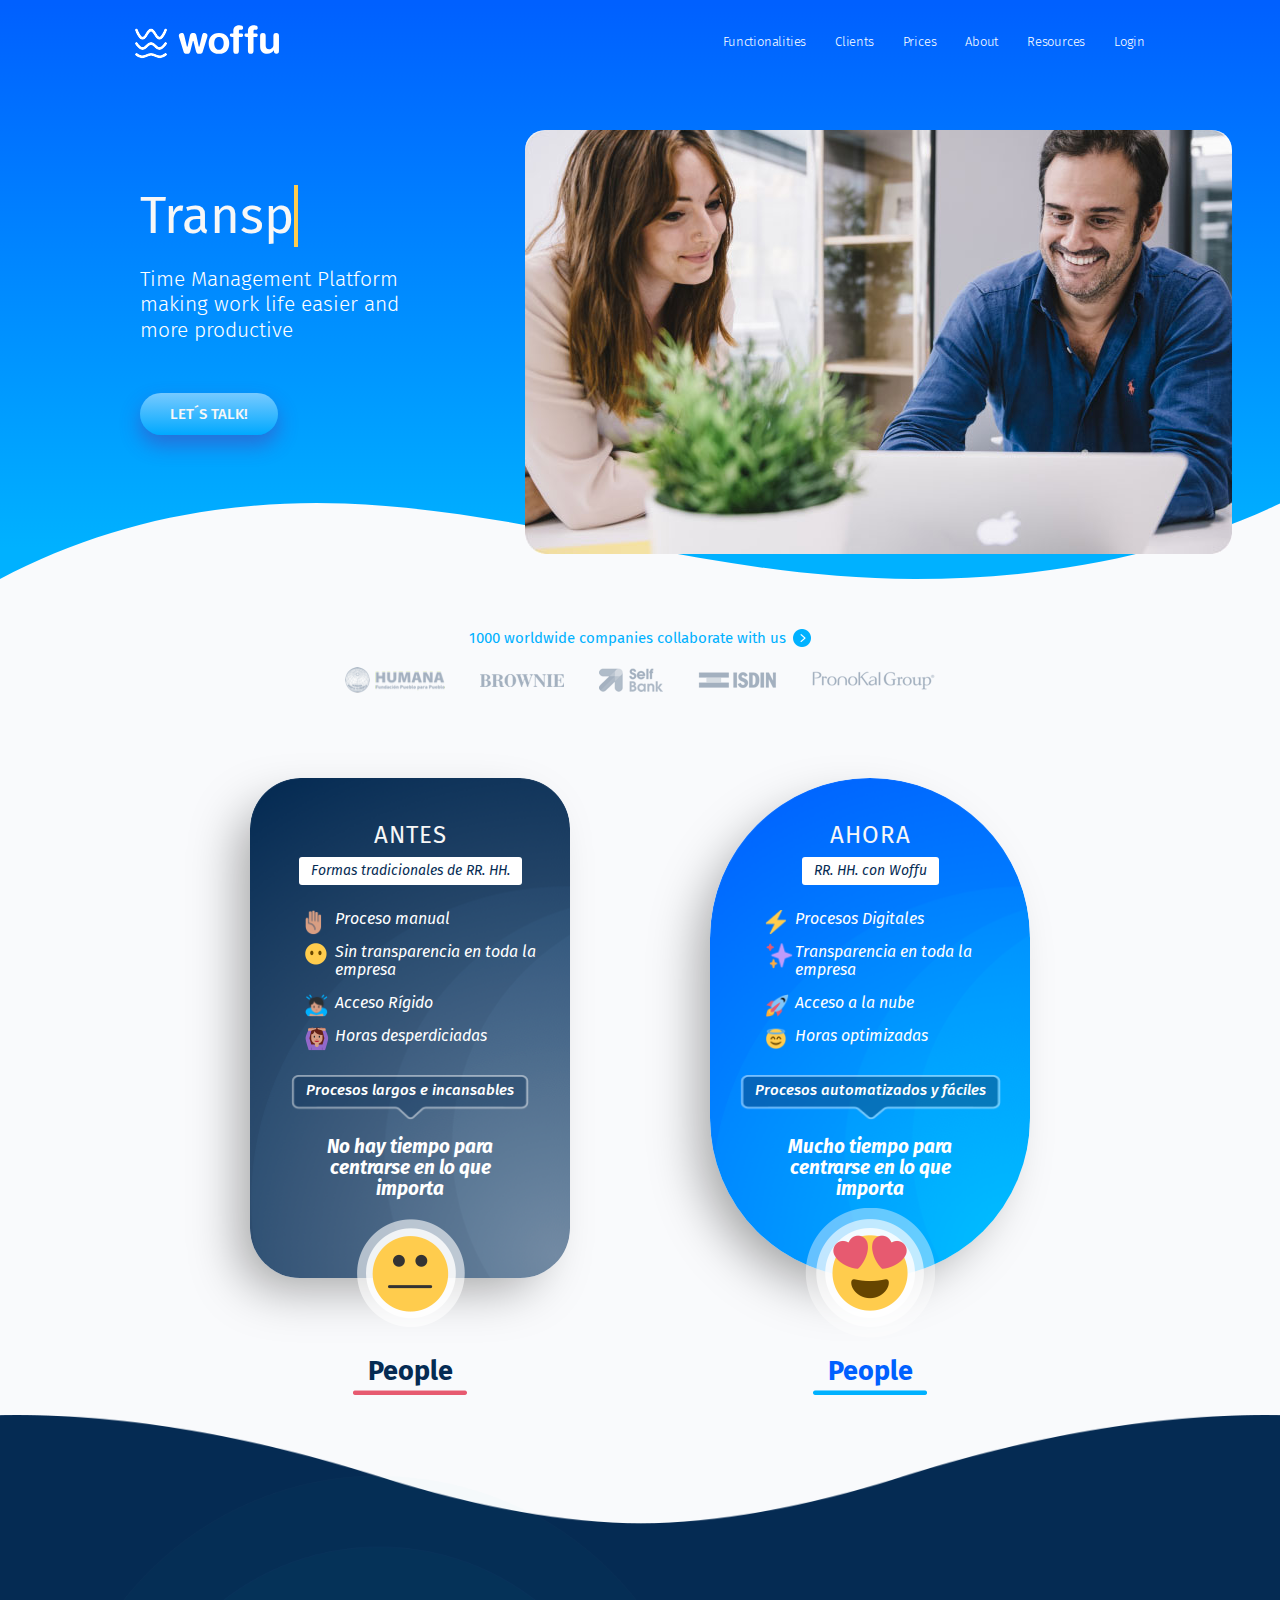
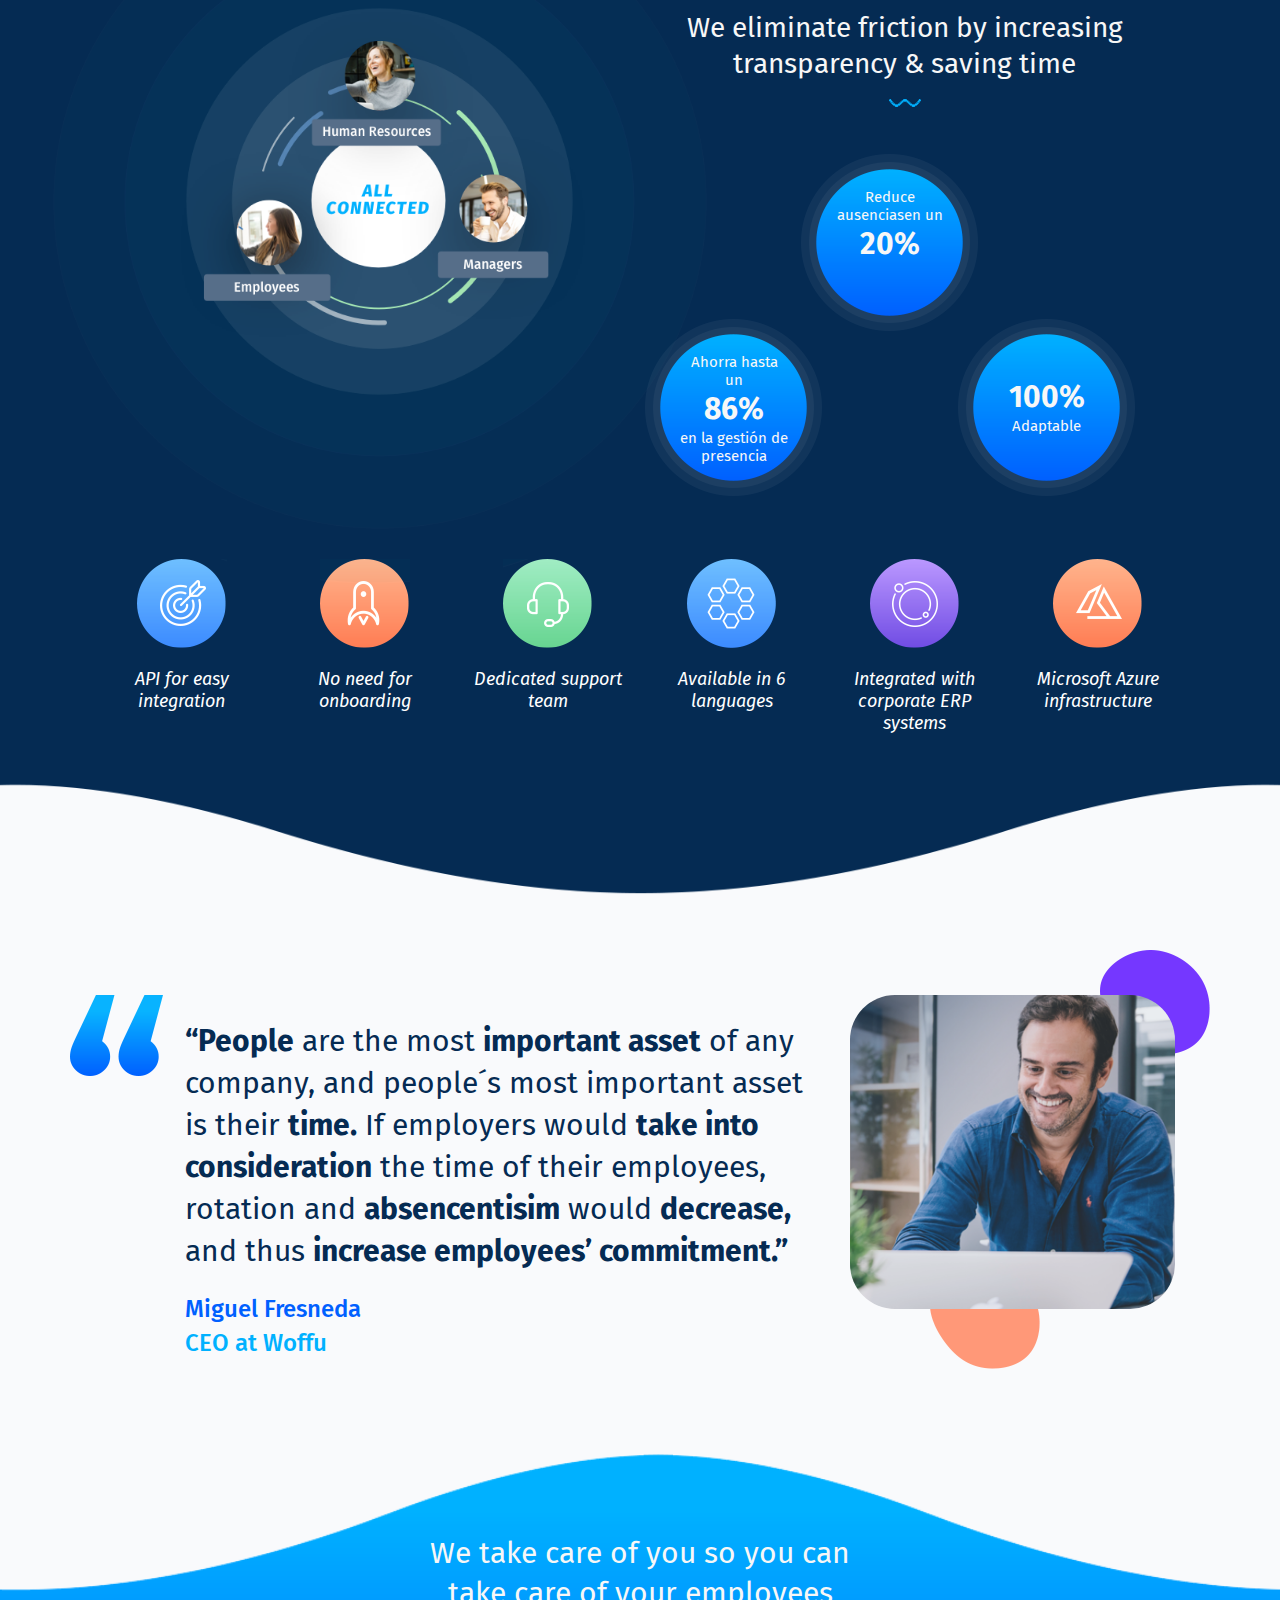
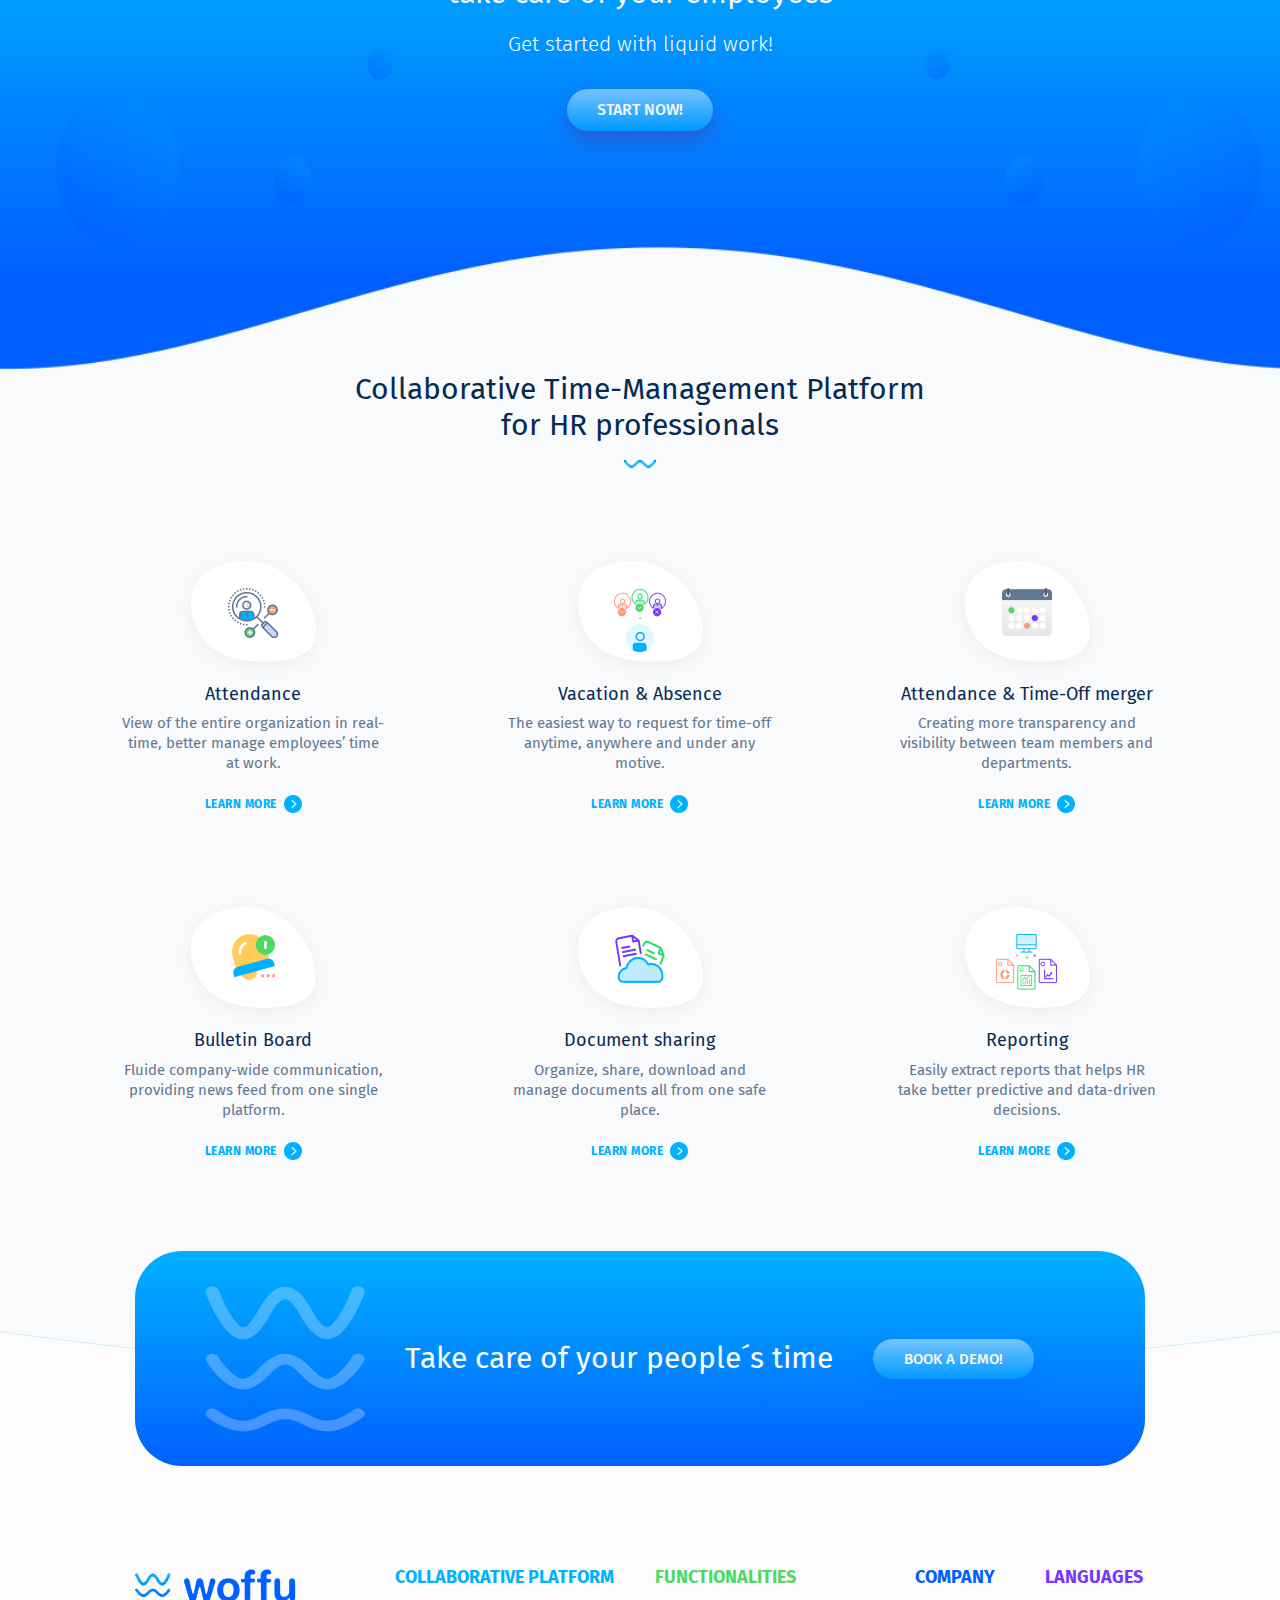
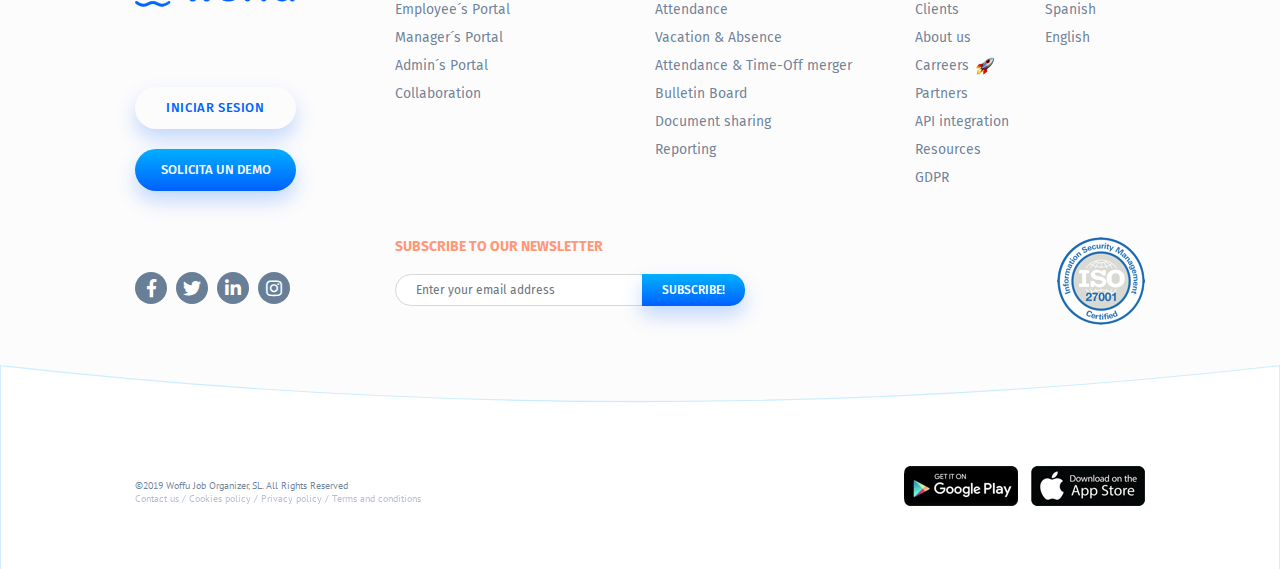
==== commit 7375bdc1: "nueva pagina function-reporting.html regla particular pa seccion #function-others cuando no este #fu" ====
--- a/index.html
+++ b/index.html
@@ -168,7 +168,7 @@
             <div class="col-lg-5">
               <h2>We eliminate friction by increasing transparency & saving time</h2>
               <ul>
-                <li>Reduce ausencias en un<b>20%</b></li>
+                <li>Reduce ausenciasen un<b>20%</b></li>
                 <li>Ahorra hasta un <b>86%</b> en la gestión de presencia</li>
                 <li><b>100%</b> Adaptable</li>
               </ul>
@@ -378,7 +378,7 @@
                   <ul>
                     <li><a href="#">Clients</a></li>
                     <li><a href="about.html">About us</a></li>
-                    <li class="carreers"><a href="#">Carreers</a></li>
+                    <li class="carreers"><a href="carreers.html">Carreers</a></li>
                     <li><a href="#">Partners</a></li>
                     <li><a href="#">API integration</a></li>
                     <li><a href="#">Resources</a></li>
--- a/css/style.css
+++ b/css/style.css
@@ -1434,6 +1434,10 @@
   padding-top: 92px;
 }
 
+.function-timeoff + #function-others {
+  margin-top: 100px;
+}
+
 #function-others .row {
   margin-left: -23px;
   margin-right: -23px;
@@ -2329,6 +2333,7 @@
   list-style: none outside none;
   margin: 0;
   padding: 0;
+  width: 100%;
   -webkit-border-radius: 25px;
   -moz-border-radius: 25px;
   border-radius: 25px;
@@ -2336,36 +2341,39 @@
 }
 
 #carreers .positions ul li {
+  display: table;
   list-style: none outside none;
   margin: 0;
   padding: 0;
-  overflow: hidden;
-}
-
-#carreers .positions ul li + li {
+  width: 100%;
+}
+
+#carreers .positions ul li + li a strong {
   border-top: 2px solid rgba(0, 177, 255, 0.2);
 }
 
 #carreers .positions ul a {
   color: #052b53;
-  display: block;
+  display: table-row;
+}
+
+#carreers .positions ul a:hover,
+#carreers .positions ul a:focus {
+  text-decoration: none;
 }
 
 #carreers .positions ul strong {
   font-weight: 300;
-  display: block;
-  float: left;
-  height: 100%;
+  display: table-cell;
   padding: 15px 0;
   padding-left: 45px;
   width: 62%;
 }
 
 #carreers .positions ul strong + strong {
-  background: url(../images/icon-location.svg) no-repeat 40px 50%,
-              url(../images/icon-right.svg) no-repeat 90% 50%;
+  background: url(../images/icon-location.svg) no-repeat 40px 20px,
+              url(../images/icon-right.svg) no-repeat 90% 20px;
   border-left: 2px solid rgba(0, 177, 255, 0.2);
-  height: 100%;
   padding-left: 65px;
   padding-right: 80px;
   width: 38%;
--- a/css/style-responsive.css
+++ b/css/style-responsive.css
@@ -588,11 +588,13 @@
   padding-top: 0;
 }
 
-#function-timeoff-3 {
+
+#function-timeoff-2,
+#function-timeoff-4,
+#function-timeoff-6,
+#function-timeoff-8 {
+  background: url(../images/function-timeoff-bg.svg) no-repeat 80% 0;
   background-size: auto 100%;
-}
-
-#function-timeoff-4 {
 }
 
 #function-timeoff h2 {
@@ -664,6 +666,10 @@
 #function-others {
   padding-top: 0;
   padding-bottom: 30px;
+}
+
+.function-timeoff + #function-others {
+  margin-top: 160px;
 }
 
 #function-others h2 {
@@ -1073,10 +1079,13 @@
   display: none;
 }
 
-#carreers .positions ul strong {
+#carreers .positions ul li a {
   background: url(../images/icon-right.svg) no-repeat 93% 50%;
+}
+
+#carreers .positions ul a strong {
   padding-left: 20px;
-  padding-right: : 20px;
+  padding-right: 45px;
   width: 100%;
 }
 
